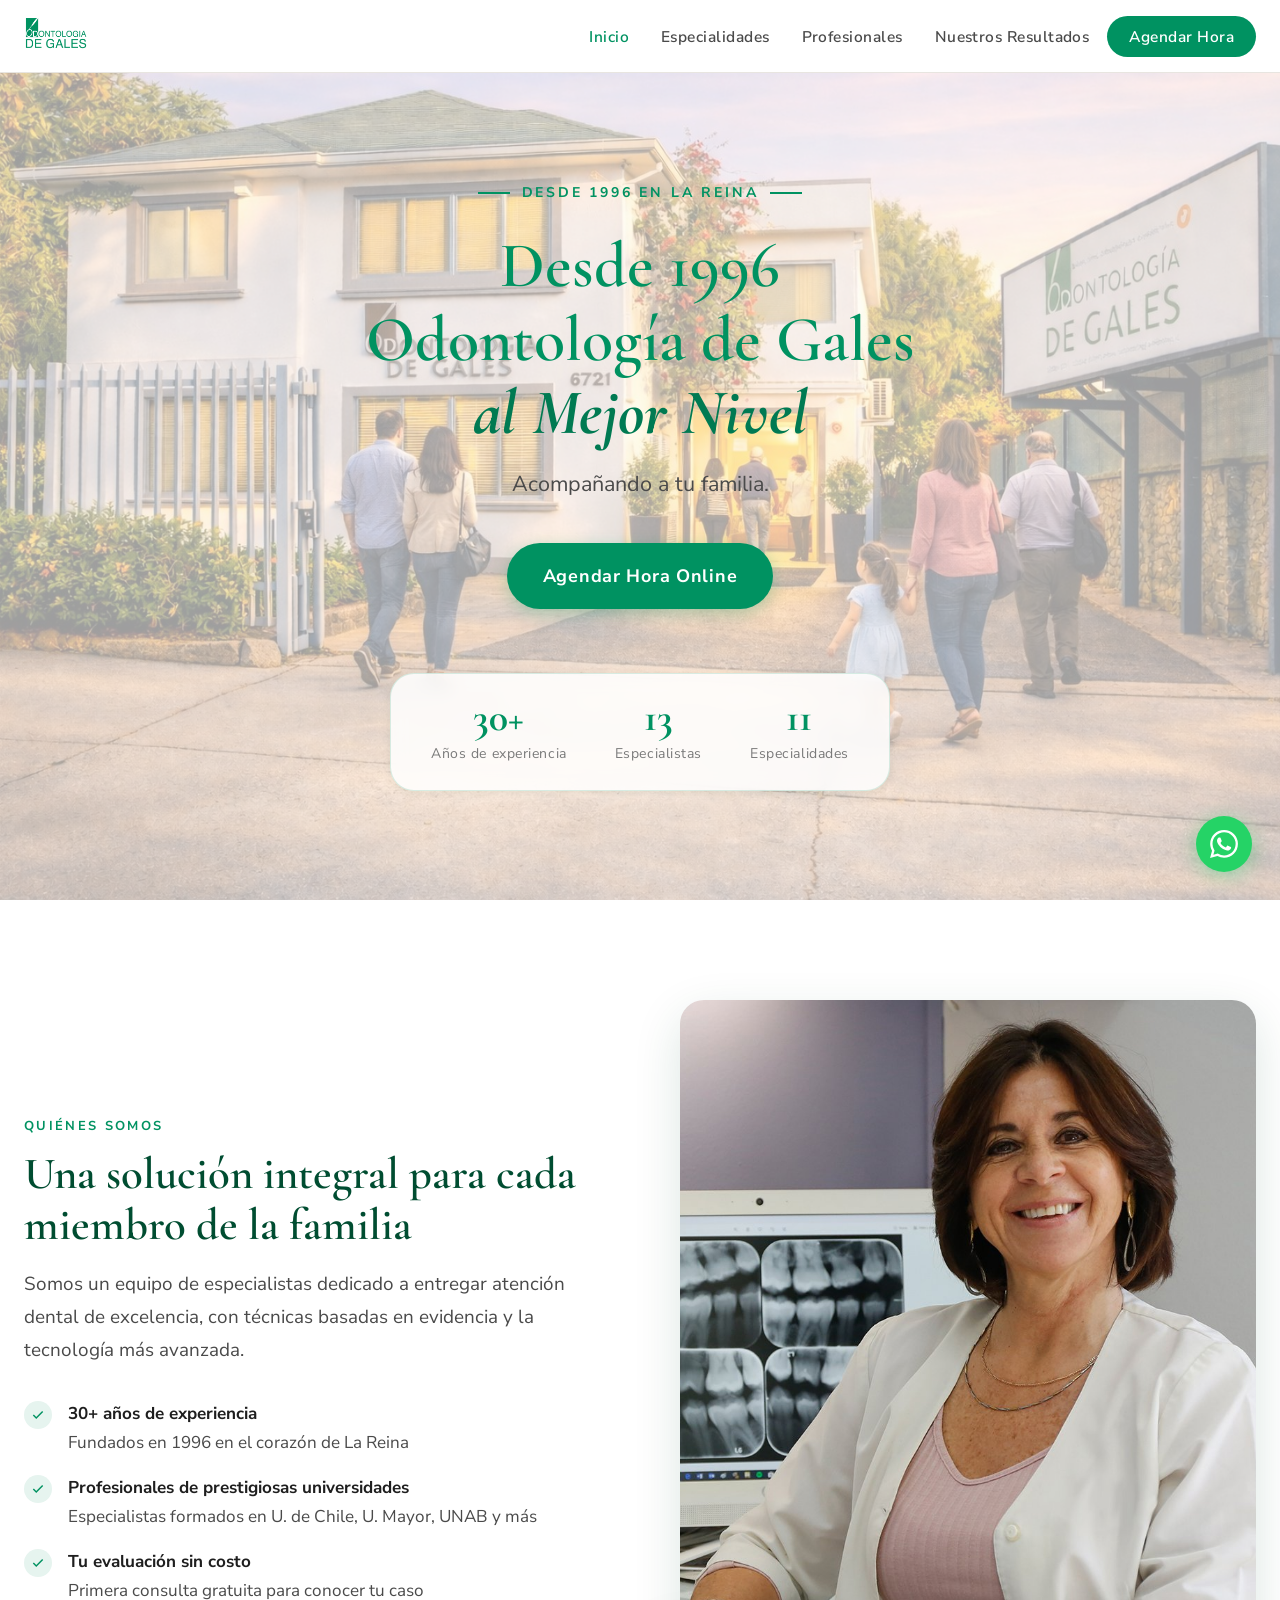
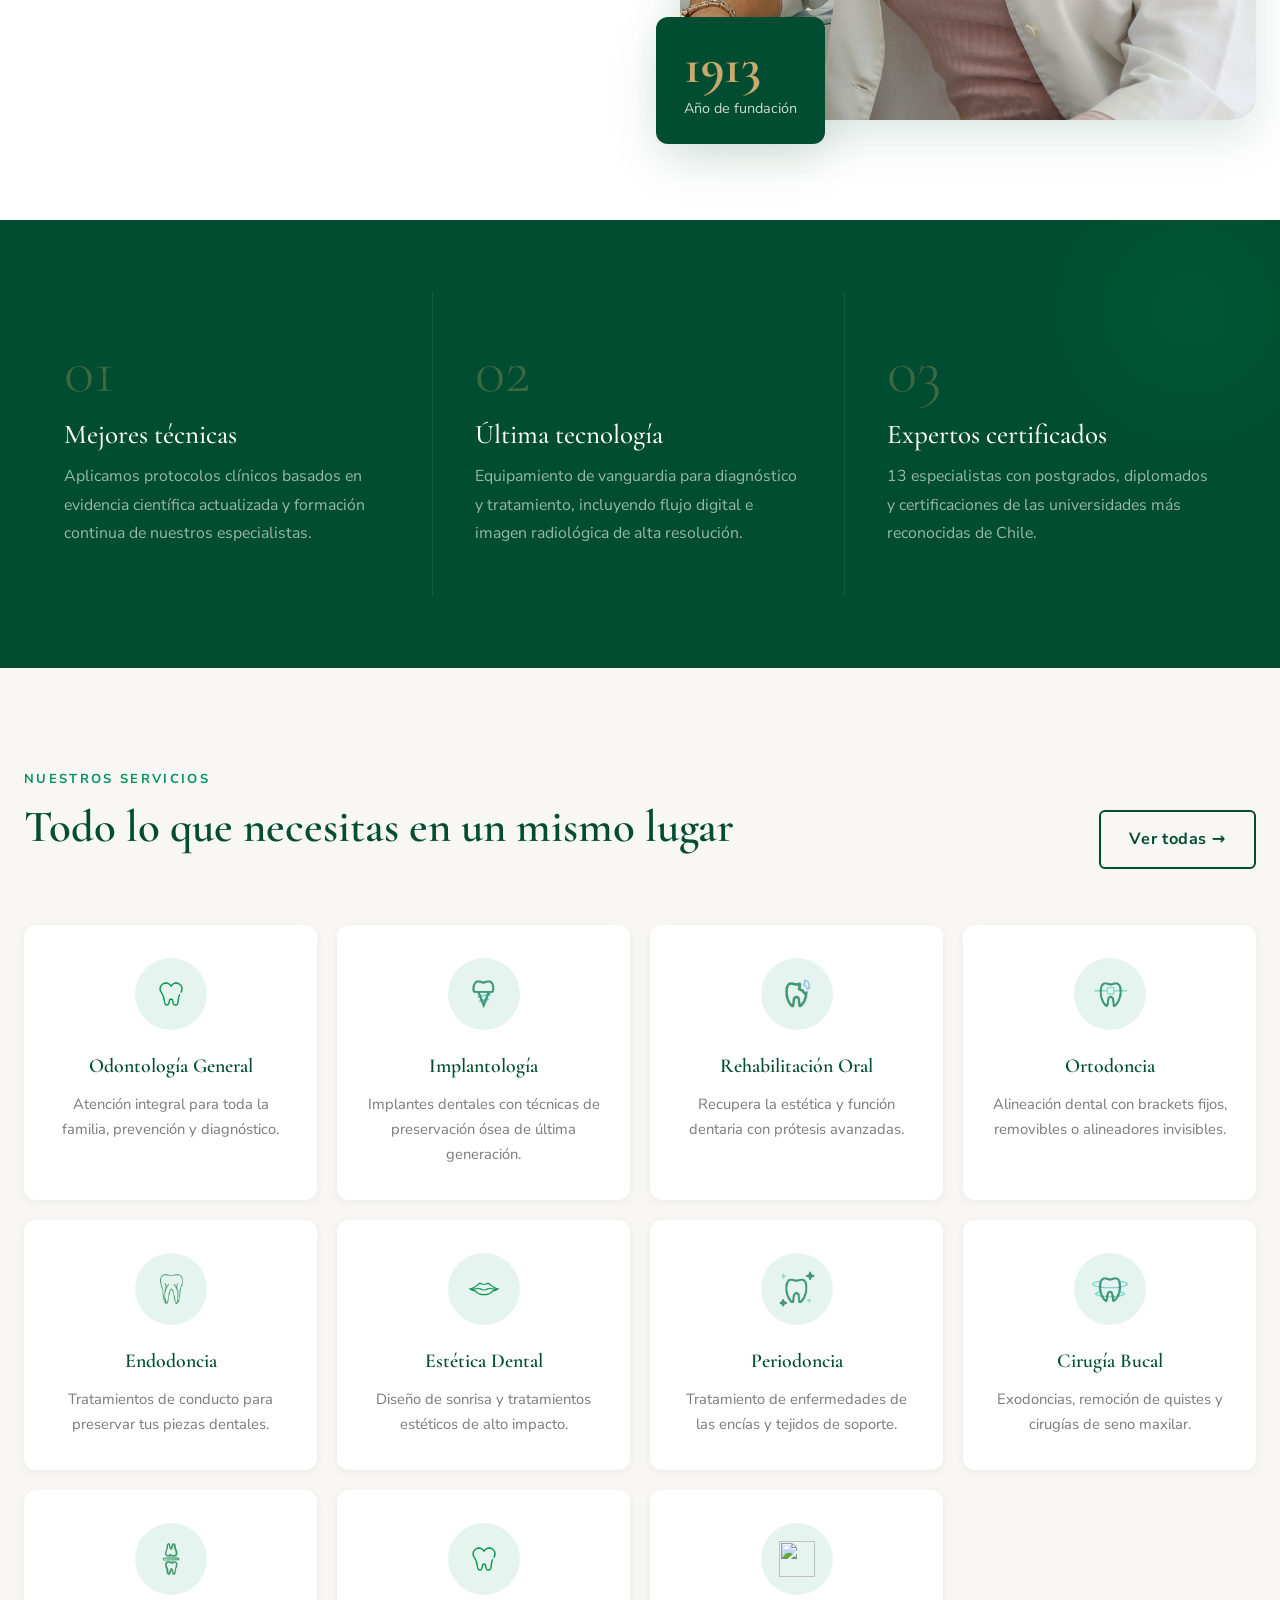
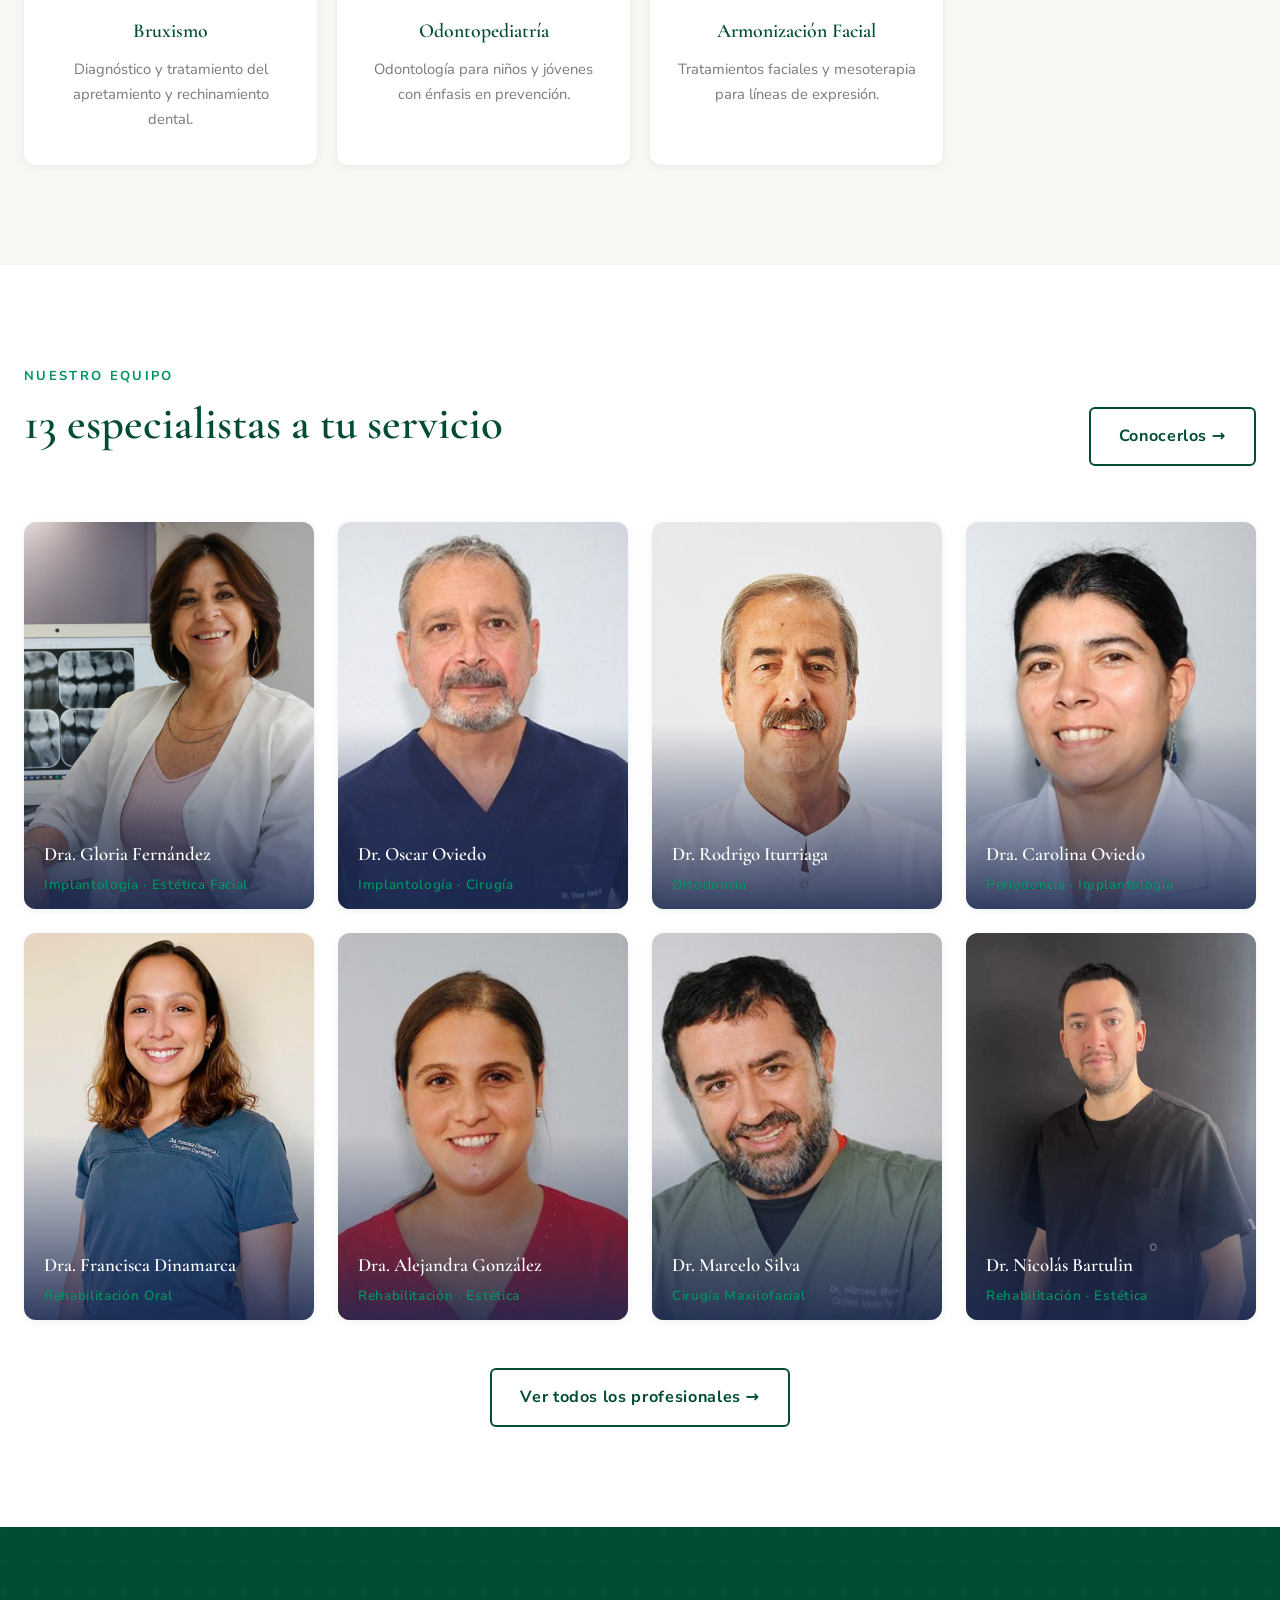
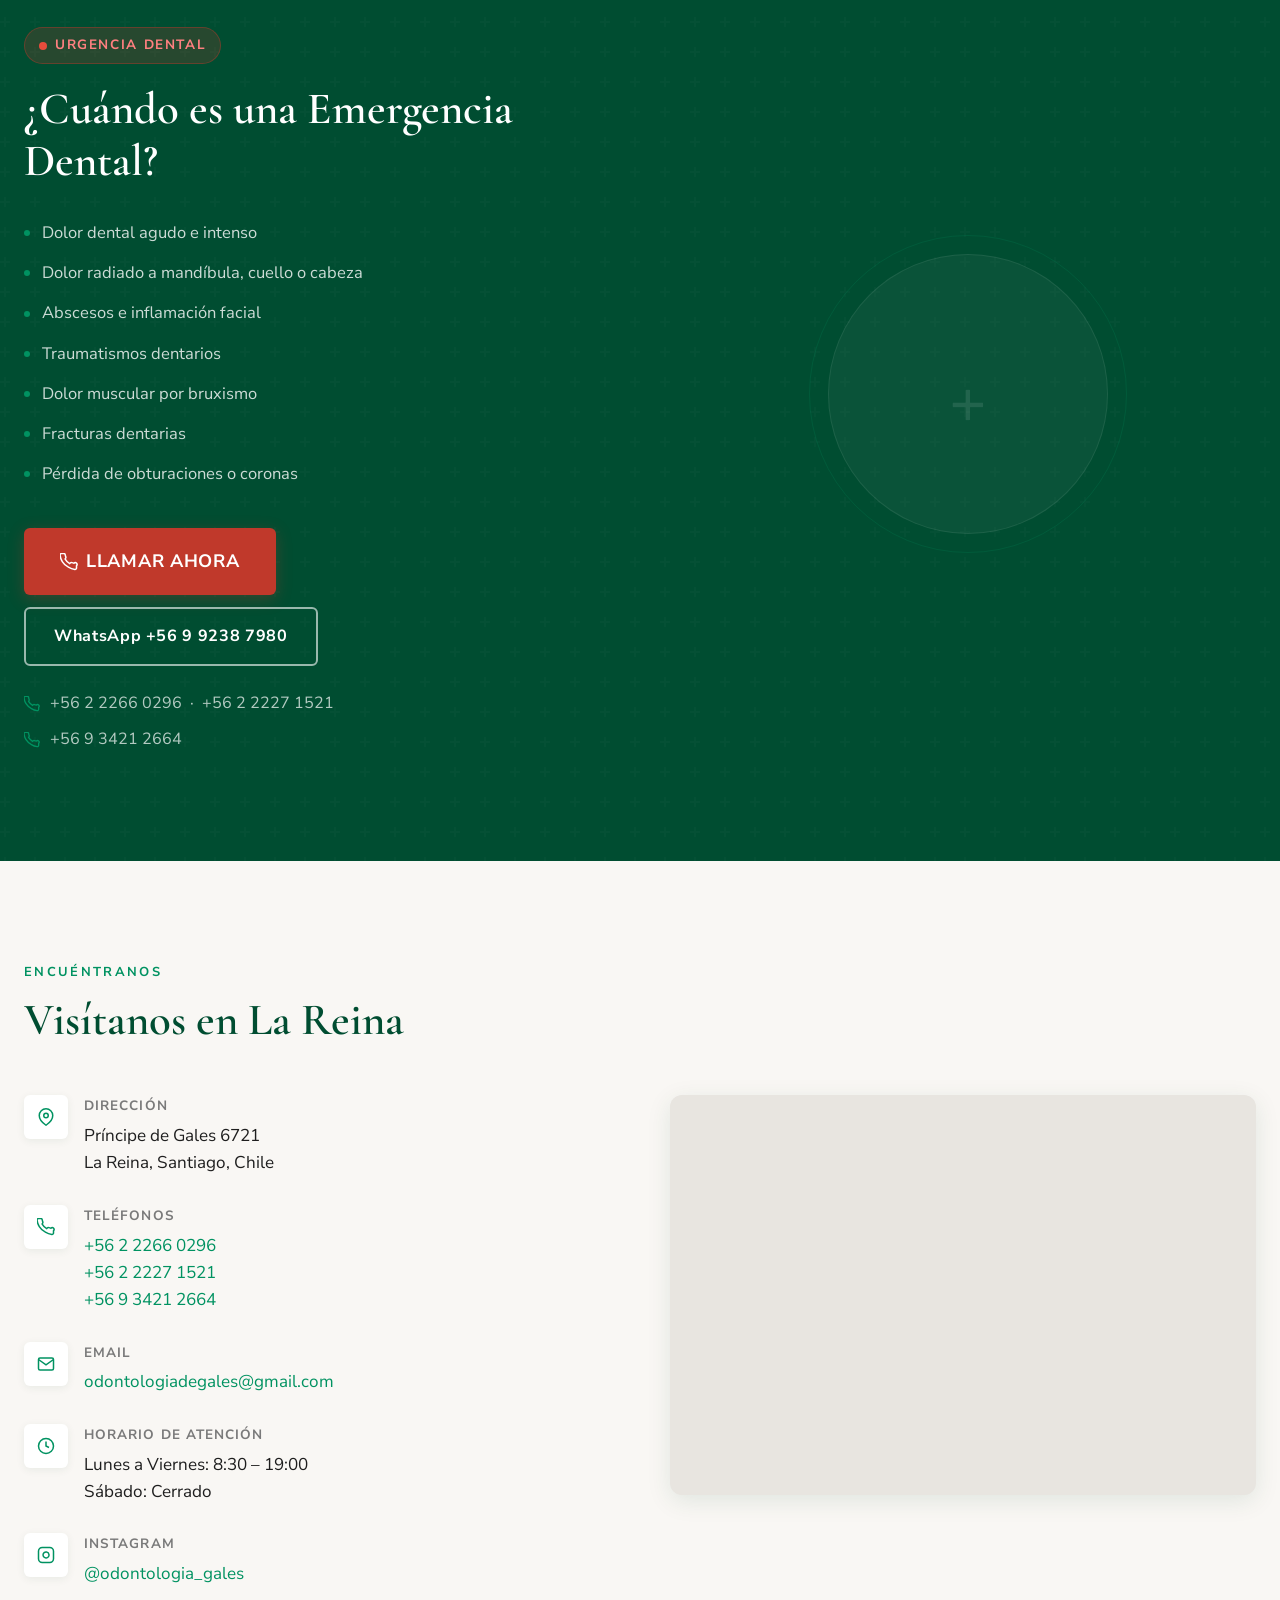
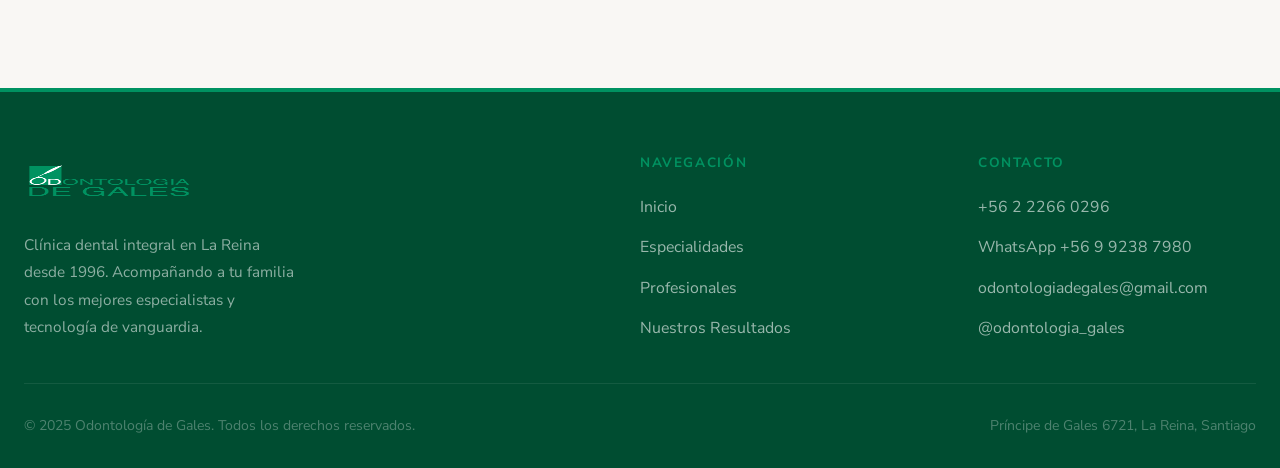
==== index.html @ f299e23b "Initial commit with fixed assets and layout" ====
<!DOCTYPE html>
<html lang="es">
<head>
  <meta charset="UTF-8">
  <meta name="viewport" content="width=device-width, initial-scale=1.0">
  <title>Odontología de Gales — Desde 1996 al Mejor Nivel</title>
  <meta name="description" content="Clínica dental en La Reina con más de 30 años de experiencia. Especialistas en implantología, ortodoncia, rehabilitación oral y más. Evaluación sin costo.">
  <link rel="stylesheet" href="css/styles.css">
</head>
<body>

<!-- ── NAV ── -->
<nav class="nav" role="navigation" aria-label="Navegación principal">
  <div class="container">
    <div class="nav-inner">
      <a href="index.html" class="nav-logo" aria-label="Inicio">
        <img src="assets/logo/Logo-Gales.png" alt="Odontología de Gales" width="190" height="52">
      </a>
      <ul class="nav-links" role="list">
        <li><a href="index.html" class="active">Inicio</a></li>
        <li><a href="especialidades.html">Especialidades</a></li>
        <li><a href="profesionales.html">Profesionales</a></li>
        <li><a href="resultados.html">Nuestros Resultados</a></li>
        <li><a href="https://wa.me/56992387980" target="_blank" rel="noopener" class="nav-cta">Agendar Hora</a></li>
      </ul>
      <button class="nav-hamburger" aria-label="Abrir menú">
        <span></span><span></span><span></span>
      </button>
    </div>
  </div>
</nav>

<!-- ── HERO ── -->
<section class="hero" aria-label="Sección principal">
  <div class="hero-bg">
    <img src="assets/hero/fachada-clinica.jpg" alt="" role="presentation" loading="eager">
  </div>
  <div class="hero-content">
    <div class="hero-eyebrow">
      <span class="hero-eyebrow-line"></span>
      <span class="hero-eyebrow-text">Desde 1996 en La Reina</span>
      <span class="hero-eyebrow-line"></span>
    </div>
    <h1>Desde 1996<br>Odontología de Gales<br><em>al Mejor Nivel</em></h1>
    <p class="hero-sub">Acompañando a tu familia.</p>
    <div class="hero-actions">
      <a href="https://wa.me/56992387980" target="_blank" rel="noopener" class="btn btn-primary btn-lg">
        Agendar Hora Online
      </a>
    </div>
    <div class="hero-stats">
      <div>
        <div class="hero-stat-num" data-target="30" data-suffix="+">30+</div>
        <div class="hero-stat-label">Años de experiencia</div>
      </div>
      <div>
        <div class="hero-stat-num" data-target="13" data-suffix="">13</div>
        <div class="hero-stat-label">Especialistas</div>
      </div>
      <div>
        <div class="hero-stat-num" data-target="11" data-suffix="">11</div>
        <div class="hero-stat-label">Especialidades</div>
      </div>
    </div>
  </div>
</section>

<!-- ── NOSOTROS ── -->
<section class="nosotros" id="nosotros" aria-labelledby="nosotros-title">
  <div class="container">
    <div class="nosotros-grid">
      <div>
        <span class="section-label reveal">Quiénes somos</span>
        <h2 class="section-title reveal reveal-delay-1" id="nosotros-title">Una solución integral para cada miembro de la familia</h2>
        <p class="section-sub reveal reveal-delay-2">Somos un equipo de especialistas dedicado a entregar atención dental de excelencia, con técnicas basadas en evidencia y la tecnología más avanzada.</p>
        <div class="nosotros-checks">
          <div class="nosotros-check reveal reveal-delay-2">
            <div class="check-icon">
              <svg viewBox="0 0 24 24" fill="none" stroke-width="2.5" aria-hidden="true"><polyline points="20 6 9 17 4 12"/></svg>
            </div>
            <div class="check-text">
              <strong>30+ años de experiencia</strong>
              Fundados en 1996 en el corazón de La Reina
            </div>
          </div>
          <div class="nosotros-check reveal reveal-delay-3">
            <div class="check-icon">
              <svg viewBox="0 0 24 24" fill="none" stroke-width="2.5" aria-hidden="true"><polyline points="20 6 9 17 4 12"/></svg>
            </div>
            <div class="check-text">
              <strong>Profesionales de prestigiosas universidades</strong>
              Especialistas formados en U. de Chile, U. Mayor, UNAB y más
            </div>
          </div>
          <div class="nosotros-check reveal reveal-delay-4">
            <div class="check-icon">
              <svg viewBox="0 0 24 24" fill="none" stroke-width="2.5" aria-hidden="true"><polyline points="20 6 9 17 4 12"/></svg>
            </div>
            <div class="check-text">
              <strong>Tu evaluación sin costo</strong>
              Primera consulta gratuita para conocer tu caso
            </div>
          </div>
        </div>
      </div>
      <div class="nosotros-visual reveal reveal-delay-2">
        <div class="nosotros-img-wrap">
          <img src="assets/equipo/Gloria-fernandez-profesionales.jpg" alt="Equipo de Odontología de Gales" loading="lazy">
        </div>
        <div class="nosotros-badge">
          <div class="nosotros-badge-num" data-target="1996" data-suffix="">1996</div>
          <div class="nosotros-badge-text">Año de fundación</div>
        </div>
      </div>
    </div>
  </div>
</section>

<!-- ── PILARES ── -->
<section class="pilares" aria-label="Nuestros pilares">
  <div class="container">
    <div class="pilares-grid">
      <div class="pilar reveal">
        <div class="pilar-num">01</div>
        <h3 class="pilar-title">Mejores técnicas</h3>
        <p class="pilar-text">Aplicamos protocolos clínicos basados en evidencia científica actualizada y formación continua de nuestros especialistas.</p>
      </div>
      <div class="pilar reveal reveal-delay-2">
        <div class="pilar-num">02</div>
        <h3 class="pilar-title">Última tecnología</h3>
        <p class="pilar-text">Equipamiento de vanguardia para diagnóstico y tratamiento, incluyendo flujo digital e imagen radiológica de alta resolución.</p>
      </div>
      <div class="pilar reveal reveal-delay-3">
        <div class="pilar-num">03</div>
        <h3 class="pilar-title">Expertos certificados</h3>
        <p class="pilar-text">13 especialistas con postgrados, diplomados y certificaciones de las universidades más reconocidas de Chile.</p>
      </div>
    </div>
  </div>
</section>

<!-- ── ESPECIALIDADES ── -->
<section class="especialidades-section" id="especialidades" aria-labelledby="esp-title">
  <div class="container">
    <div class="section-header">
      <div>
        <span class="section-label reveal">Nuestros servicios</span>
        <h2 class="section-title reveal reveal-delay-1" id="esp-title">Todo lo que necesitas en un mismo lugar</h2>
      </div>
      <a href="especialidades.html" class="btn btn-outline reveal">Ver todas →</a>
    </div>
    <div class="especialidades-grid">
      <div class="esp-card reveal">
        <div class="esp-icon"><img src="assets/iconos-color/Odontopediatria-Gales.png" alt=""></div>
        <div class="esp-name">Odontología General</div>
        <p class="esp-desc">Atención integral para toda la familia, prevención y diagnóstico.</p>
      </div>
      <div class="esp-card reveal reveal-delay-1">
        <div class="esp-icon"><img src="assets/iconos-color/Implantologia-Gales.png" alt=""></div>
        <div class="esp-name">Implantología</div>
        <p class="esp-desc">Implantes dentales con técnicas de preservación ósea de última generación.</p>
      </div>
      <div class="esp-card reveal reveal-delay-2">
        <div class="esp-icon"><img src="assets/iconos-color/Reabilitacion-Odontologia-Gales.png" alt=""></div>
        <div class="esp-name">Rehabilitación Oral</div>
        <p class="esp-desc">Recupera la estética y función dentaria con prótesis avanzadas.</p>
      </div>
      <div class="esp-card reveal reveal-delay-3">
        <div class="esp-icon"><img src="assets/iconos-color/Ortodoncia-Gales.png" alt=""></div>
        <div class="esp-name">Ortodoncia</div>
        <p class="esp-desc">Alineación dental con brackets fijos, removibles o alineadores invisibles.</p>
      </div>
      <div class="esp-card reveal">
        <div class="esp-icon"><img src="assets/iconos-color/Endodoncia-verde.png" alt=""></div>
        <div class="esp-name">Endodoncia</div>
        <p class="esp-desc">Tratamientos de conducto para preservar tus piezas dentales.</p>
      </div>
      <div class="esp-card reveal reveal-delay-1">
        <div class="esp-icon"><img src="assets/iconos-color/Estetica-Facial-1.png" alt=""></div>
        <div class="esp-name">Estética Dental</div>
        <p class="esp-desc">Diseño de sonrisa y tratamientos estéticos de alto impacto.</p>
      </div>
      <div class="esp-card reveal reveal-delay-2">
        <div class="esp-icon"><img src="assets/iconos-color/Periodoncia-Gales.png" alt=""></div>
        <div class="esp-name">Periodoncia</div>
        <p class="esp-desc">Tratamiento de enfermedades de las encías y tejidos de soporte.</p>
      </div>
      <div class="esp-card reveal reveal-delay-3">
        <div class="esp-icon"><img src="assets/iconos-color/Cirugia-Bucal-Gales.png" alt=""></div>
        <div class="esp-name">Cirugía Bucal</div>
        <p class="esp-desc">Exodoncias, remoción de quistes y cirugías de seno maxilar.</p>
      </div>
      <div class="esp-card reveal">
        <div class="esp-icon"><img src="assets/iconos-color/Bruxismo-verde.png" alt=""></div>
        <div class="esp-name">Bruxismo</div>
        <p class="esp-desc">Diagnóstico y tratamiento del apretamiento y rechinamiento dental.</p>
      </div>
      <div class="esp-card reveal reveal-delay-1">
        <div class="esp-icon"><img src="assets/iconos-color/Odontopediatria-Gales.png" alt=""></div>
        <div class="esp-name">Odontopediatría</div>
        <p class="esp-desc">Odontología para niños y jóvenes con énfasis en prevención.</p>
      </div>
      <div class="esp-card reveal reveal-delay-2">
        <div class="esp-icon"><img src="assets/iconos-color/Prevencion.png" alt=""></div>
        <div class="esp-name">Armonización Facial</div>
        <p class="esp-desc">Tratamientos faciales y mesoterapia para líneas de expresión.</p>
      </div>
    </div>
  </div>
</section>

<!-- ── TEAM PREVIEW ── -->
<section class="team-section" id="equipo" aria-labelledby="equipo-title">
  <div class="container">
    <div class="section-header">
      <div>
        <span class="section-label reveal">Nuestro equipo</span>
        <h2 class="section-title reveal reveal-delay-1" id="equipo-title">13 especialistas a tu servicio</h2>
      </div>
      <a href="profesionales.html" class="btn btn-outline reveal">Conocerlos →</a>
    </div>
    <div class="team-grid">
      <div class="team-card reveal">
        <img src="assets/equipo/Gloria-fernandez-profesionales.jpg" alt="Dra. Gloria Fernández Herrera" loading="lazy">
        <div class="team-card-overlay">
          <div class="team-card-name">Dra. Gloria Fernández</div>
          <div class="team-card-spec">Implantología · Estética Facial</div>
        </div>
      </div>
      <div class="team-card reveal reveal-delay-1">
        <img src="assets/equipo/Dr.-Oscar-Oviedo-Munoz.jpg" alt="Dr. Oscar Oviedo Muñoz" loading="lazy">
        <div class="team-card-overlay">
          <div class="team-card-name">Dr. Oscar Oviedo</div>
          <div class="team-card-spec">Implantología · Cirugía</div>
        </div>
      </div>
      <div class="team-card reveal reveal-delay-2">
        <img src="assets/equipo/Dr.-Rodrigo-Iturriaga-Urquieta.jpeg" alt="Dr. Rodrigo Iturriaga Urquieta" loading="lazy">
        <div class="team-card-overlay">
          <div class="team-card-name">Dr. Rodrigo Iturriaga</div>
          <div class="team-card-spec">Ortodoncia</div>
        </div>
      </div>
      <div class="team-card reveal reveal-delay-3">
        <img src="assets/equipo/Dra.-Carolina-Oviedo-Sarmiento.jpg" alt="Dra. Carolina Oviedo Sarmiento" loading="lazy">
        <div class="team-card-overlay">
          <div class="team-card-name">Dra. Carolina Oviedo</div>
          <div class="team-card-spec">Periodoncia · Implantología</div>
        </div>
      </div>
      <div class="team-card reveal">
        <img src="assets/equipo/Dra-Francisca-Dinamarca-Lama.jpeg" alt="Dra. Francisca Dinamarca" loading="lazy">
        <div class="team-card-overlay">
          <div class="team-card-name">Dra. Francisca Dinamarca</div>
          <div class="team-card-spec">Rehabilitación Oral</div>
        </div>
      </div>
      <div class="team-card reveal reveal-delay-1">
        <img src="assets/equipo/Dra.-Alejandra-Gonzalez-Saavedra.jpeg" alt="Dra. Alejandra González" loading="lazy">
        <div class="team-card-overlay">
          <div class="team-card-name">Dra. Alejandra González</div>
          <div class="team-card-spec">Rehabilitación · Estética</div>
        </div>
      </div>
      <div class="team-card reveal reveal-delay-2">
        <img src="assets/equipo/Dr.-Marcelo-Silva.jpg" alt="Dr. Marcelo Silva" loading="lazy">
        <div class="team-card-overlay">
          <div class="team-card-name">Dr. Marcelo Silva</div>
          <div class="team-card-spec">Cirugía Maxilofacial</div>
        </div>
      </div>
      <div class="team-card reveal reveal-delay-3">
        <img src="assets/equipo/nicolas-bartulin.jpeg" alt="Dr. Nicolás Bartulin García" loading="lazy">
        <div class="team-card-overlay">
          <div class="team-card-name">Dr. Nicolás Bartulin</div>
          <div class="team-card-spec">Rehabilitación · Estética</div>
        </div>
      </div>
    </div>
    <div class="team-center">
      <a href="profesionales.html" class="btn btn-outline">Ver todos los profesionales →</a>
    </div>
  </div>
</section>

<!-- ── URGENCIAS ── -->
<section class="urgencias" id="urgencias" aria-labelledby="urg-title">
  <div class="container">
    <div class="urgencias-grid">
      <div>
        <div class="urgencias-badge">Urgencia dental</div>
        <h2 id="urg-title">¿Cuándo es una Emergencia Dental?</h2>
        <ul class="urgencias-list" role="list">
          <li class="urgencias-item">Dolor dental agudo e intenso</li>
          <li class="urgencias-item">Dolor radiado a mandíbula, cuello o cabeza</li>
          <li class="urgencias-item">Abscesos e inflamación facial</li>
          <li class="urgencias-item">Traumatismos dentarios</li>
          <li class="urgencias-item">Dolor muscular por bruxismo</li>
          <li class="urgencias-item">Fracturas dentarias</li>
          <li class="urgencias-item">Pérdida de obturaciones o coronas</li>
        </ul>
        <div class="urgencias-actions">
          <a href="tel:+56992387980" class="btn btn-red btn-lg">
            <svg width="18" height="18" viewBox="0 0 24 24" fill="none" stroke="currentColor" stroke-width="2" aria-hidden="true"><path d="M22 16.92v3a2 2 0 01-2.18 2 19.79 19.79 0 01-8.63-3.07A19.5 19.5 0 013.07 11.5 19.79 19.79 0 01.07 2.82 2 2 0 012 .64h3a2 2 0 012 1.72c.127.96.361 1.903.7 2.81a2 2 0 01-.45 2.11L6.91 8.09a16 16 0 006 6l.77-.77a2 2 0 012.11-.45c.907.339 1.85.573 2.81.7A2 2 0 0122 16.92z"/></svg>
            LLAMAR AHORA
          </a>
          <a href="https://wa.me/56992387980" target="_blank" rel="noopener" class="btn btn-outline-white">WhatsApp +56 9 9238 7980</a>
        </div>
        <div class="urgencias-phones">
          <div class="urgencias-phone">
            <svg viewBox="0 0 24 24" fill="none" stroke="currentColor" stroke-width="2" aria-hidden="true"><path d="M22 16.92v3a2 2 0 01-2.18 2 19.79 19.79 0 01-8.63-3.07A19.5 19.5 0 013.07 11.5 19.79 19.79 0 01.07 2.82 2 2 0 012 .64h3a2 2 0 012 1.72c.127.96.361 1.903.7 2.81a2 2 0 01-.45 2.11L6.91 8.09a16 16 0 006 6l.77-.77a2 2 0 012.11-.45c.907.339 1.85.573 2.81.7A2 2 0 0122 16.92z"/></svg>
            +56 2 2266 0296 &nbsp;·&nbsp; +56 2 2227 1521
          </div>
          <div class="urgencias-phone">
            <svg viewBox="0 0 24 24" fill="none" stroke="currentColor" stroke-width="2" aria-hidden="true"><path d="M22 16.92v3a2 2 0 01-2.18 2 19.79 19.79 0 01-8.63-3.07A19.5 19.5 0 013.07 11.5 19.79 19.79 0 01.07 2.82 2 2 0 012 .64h3a2 2 0 012 1.72c.127.96.361 1.903.7 2.81a2 2 0 01-.45 2.11L6.91 8.09a16 16 0 006 6l.77-.77a2 2 0 012.11-.45c.907.339 1.85.573 2.81.7A2 2 0 0122 16.92z"/></svg>
            +56 9 3421 2664
          </div>
        </div>
      </div>
      <div class="urgencias-visual" aria-hidden="true">
        <div class="urgencias-icon-wrap">
          <div class="urgencias-icon-center">+</div>
        </div>
      </div>
    </div>
  </div>
</section>

<!-- ── CONTACTO ── -->
<section class="contacto" id="contacto" aria-labelledby="contacto-title">
  <div class="container">
    <span class="section-label reveal">Encuéntranos</span>
    <h2 class="section-title reveal reveal-delay-1" id="contacto-title" style="margin-bottom:48px">Visítanos en La Reina</h2>
    <div class="contacto-grid">
      <div class="contacto-info">
        <div class="contacto-item reveal">
          <div class="contacto-item-icon">
            <svg viewBox="0 0 24 24" fill="none" stroke="currentColor" stroke-width="2" aria-hidden="true"><path d="M21 10c0 7-9 13-9 13s-9-6-9-13a9 9 0 0118 0z"/><circle cx="12" cy="10" r="3"/></svg>
          </div>
          <div>
            <div class="contacto-item-label">Dirección</div>
            <div class="contacto-item-value">Príncipe de Gales 6721<br>La Reina, Santiago, Chile</div>
          </div>
        </div>
        <div class="contacto-item reveal reveal-delay-1">
          <div class="contacto-item-icon">
            <svg viewBox="0 0 24 24" fill="none" stroke="currentColor" stroke-width="2" aria-hidden="true"><path d="M22 16.92v3a2 2 0 01-2.18 2 19.79 19.79 0 01-8.63-3.07A19.5 19.5 0 013.07 11.5 19.79 19.79 0 01.07 2.82 2 2 0 012 .64h3a2 2 0 012 1.72c.127.96.361 1.903.7 2.81a2 2 0 01-.45 2.11L6.91 8.09a16 16 0 006 6l.77-.77a2 2 0 012.11-.45c.907.339 1.85.573 2.81.7A2 2 0 0122 16.92z"/></svg>
          </div>
          <div>
            <div class="contacto-item-label">Teléfonos</div>
            <div class="contacto-item-value">
              <a href="tel:+56222660296">+56 2 2266 0296</a><br>
              <a href="tel:+56222271521">+56 2 2227 1521</a><br>
              <a href="tel:+56934212664">+56 9 3421 2664</a>
            </div>
          </div>
        </div>
        <div class="contacto-item reveal reveal-delay-2">
          <div class="contacto-item-icon">
            <svg viewBox="0 0 24 24" fill="none" stroke="currentColor" stroke-width="2" aria-hidden="true"><path d="M4 4h16c1.1 0 2 .9 2 2v12c0 1.1-.9 2-2 2H4c-1.1 0-2-.9-2-2V6c0-1.1.9-2 2-2z"/><polyline points="22,6 12,13 2,6"/></svg>
          </div>
          <div>
            <div class="contacto-item-label">Email</div>
            <div class="contacto-item-value"><a href="mailto:odontologiadegales@gmail.com">odontologiadegales@gmail.com</a></div>
          </div>
        </div>
        <div class="contacto-item reveal reveal-delay-3">
          <div class="contacto-item-icon">
            <svg viewBox="0 0 24 24" fill="none" stroke="currentColor" stroke-width="2" aria-hidden="true"><circle cx="12" cy="12" r="10"/><polyline points="12 6 12 12 16 14"/></svg>
          </div>
          <div>
            <div class="contacto-item-label">Horario de atención</div>
            <div class="contacto-item-value">Lunes a Viernes: 8:30 – 19:00<br>Sábado: Cerrado</div>
          </div>
        </div>
        <div class="contacto-item reveal reveal-delay-4">
          <div class="contacto-item-icon">
            <svg viewBox="0 0 24 24" fill="none" stroke="currentColor" stroke-width="2" aria-hidden="true"><rect x="2" y="2" width="20" height="20" rx="5" ry="5"/><path d="M16 11.37A4 4 0 1112.63 8 4 4 0 0116 11.37z"/><line x1="17.5" y1="6.5" x2="17.51" y2="6.5"/></svg>
          </div>
          <div>
            <div class="contacto-item-label">Instagram</div>
            <div class="contacto-item-value"><a href="https://instagram.com/odontologia_gales" target="_blank" rel="noopener">@odontologia_gales</a></div>
          </div>
        </div>
      </div>
      <div class="map-wrap reveal reveal-delay-2">
        <iframe
          src="https://www.google.com/maps/embed?pb=!1m18!1m12!1m3!1d3329.8!2d-70.5847!3d-33.4513!2m3!1f0!2f0!3f0!3m2!1i1024!2i768!4f13.1!3m3!1m2!1s0x9662ce8f55555555%3A0x0!2sPr%C3%ADncipe+de+Gales+6721%2C+La+Reina%2C+Santiago!5e0!3m2!1ses!2scl!4v1"
          title="Mapa Odontología de Gales - Príncipe de Gales 6721, La Reina"
          allowfullscreen
          loading="lazy"
          referrerpolicy="no-referrer-when-downgrade">
        </iframe>
      </div>
    </div>
  </div>
</section>

<!-- ── FOOTER ── -->
<footer class="footer" role="contentinfo">
  <div class="container">
    <div class="footer-grid">
      <div>
        <div class="footer-logo">
          <img src="assets/logo/Logo-Gales.png" alt="Odontología de Gales" width="170">
        </div>
        <p class="footer-desc">Clínica dental integral en La Reina desde 1996. Acompañando a tu familia con los mejores especialistas y tecnología de vanguardia.</p>
      </div>
      <div>
        <div class="footer-col-title">Navegación</div>
        <ul class="footer-links" role="list">
          <li><a href="index.html">Inicio</a></li>
          <li><a href="especialidades.html">Especialidades</a></li>
          <li><a href="profesionales.html">Profesionales</a></li>
          <li><a href="resultados.html">Nuestros Resultados</a></li>
        </ul>
      </div>
      <div>
        <div class="footer-col-title">Contacto</div>
        <ul class="footer-links" role="list">
          <li><a href="tel:+56222660296">+56 2 2266 0296</a></li>
          <li><a href="https://wa.me/56992387980" target="_blank" rel="noopener">WhatsApp +56 9 9238 7980</a></li>
          <li><a href="mailto:odontologiadegales@gmail.com">odontologiadegales@gmail.com</a></li>
          <li><a href="https://instagram.com/odontologia_gales" target="_blank" rel="noopener">@odontologia_gales</a></li>
        </ul>
      </div>
    </div>
    <div class="footer-bottom">
      <span>© 2025 Odontología de Gales. Todos los derechos reservados.</span>
      <span>Príncipe de Gales 6721, La Reina, Santiago</span>
    </div>
  </div>
</footer>

<!-- ── WHATSAPP FLOAT ── -->
<a href="https://wa.me/56992387980" class="whatsapp-float" target="_blank" rel="noopener" aria-label="Contactar por WhatsApp">
  <svg viewBox="0 0 24 24" xmlns="http://www.w3.org/2000/svg" aria-hidden="true">
    <path d="M17.472 14.382c-.297-.149-1.758-.867-2.03-.967-.273-.099-.471-.148-.67.15-.197.297-.767.966-.94 1.164-.173.199-.347.223-.644.075-.297-.15-1.255-.463-2.39-1.475-.883-.788-1.48-1.761-1.653-2.059-.173-.297-.018-.458.13-.606.134-.133.298-.347.446-.52.149-.174.198-.298.298-.497.099-.198.05-.371-.025-.52-.075-.149-.669-1.612-.916-2.207-.242-.579-.487-.5-.669-.51-.173-.008-.371-.01-.57-.01-.198 0-.52.074-.792.372-.272.297-1.04 1.016-1.04 2.479 0 1.462 1.065 2.875 1.213 3.074.149.198 2.096 3.2 5.077 4.487.709.306 1.262.489 1.694.625.712.227 1.36.195 1.871.118.571-.085 1.758-.719 2.006-1.413.248-.694.248-1.289.173-1.413-.074-.124-.272-.198-.57-.347m-5.421 7.403h-.004a9.87 9.87 0 01-5.031-1.378l-.361-.214-3.741.982.998-3.648-.235-.374a9.86 9.86 0 01-1.51-5.26c.001-5.45 4.436-9.884 9.888-9.884 2.64 0 5.122 1.03 6.988 2.898a9.825 9.825 0 012.893 6.994c-.003 5.45-4.437 9.884-9.885 9.884m8.413-18.297A11.815 11.815 0 0012.05 0C5.495 0 .16 5.335.157 11.892c0 2.096.547 4.142 1.588 5.945L.057 24l6.305-1.654a11.882 11.882 0 005.683 1.448h.005c6.554 0 11.89-5.335 11.893-11.893a11.821 11.821 0 00-3.48-8.413z"/>
  </svg>
</a>

<script src="js/main.js"></script>
</body>
</html>
---- css/styles.css ----
/* ============================================
   ODONTOLOGÍA DE GALES — Design System
   Aesthetic: Refined Luxury Healthcare
   Fonts: Cormorant Garamond + Nunito Sans
   ============================================ */

@import url('https://fonts.googleapis.com/css2?family=Cormorant+Garamond:ital,wght@0,300;0,400;0,500;0,600;0,700;1,300;1,400&family=Nunito+Sans:wght@300;400;600;700&display=swap');

/* ── Variables ── */
:root {
  --brand:       #009261;
  --brand-dark:  #007a52;
  --brand-deep:  #004d31;
  --brand-pale:  #e6f4ef;
  --navy:        #004d31;
  --navy-mid:    #006644;
  --navy-light:  #007a52;
  --gold:        #c9a96e;
  --gold-light:  #f0e6d3;
  --red:         #c0392b;
  --red-light:   #e74c3c;
  --white:       #ffffff;
  --off-white:   #f9f7f4;
  --gray-100:    #f3f1ee;
  --gray-200:    #e8e5e0;
  --gray-400:    #a8a098;
  --text:        #1e1e1e;
  --text-mid:    #4a4a4a;
  --text-light:  #7a7a7a;

  --font-display: 'Cormorant Garamond', Georgia, serif;
  --font-body:    'Nunito Sans', system-ui, sans-serif;

  --radius-sm:   6px;
  --radius-md:   12px;
  --radius-lg:   24px;
  --radius-full: 999px;

  --shadow-sm:   0 2px 8px rgba(0,77,49,.07);
  --shadow-md:   0 6px 24px rgba(0,77,49,.10);
  --shadow-lg:   0 16px 48px rgba(0,77,49,.14);

  --transition:  0.35s cubic-bezier(.4,0,.2,1);
  --container:   1320px;
}

/* ── Reset ── */
*, *::before, *::after { box-sizing: border-box; margin: 0; padding: 0; }
html { scroll-behavior: smooth; -webkit-font-smoothing: antialiased; font-size: 18px; }
body {
  font-family: var(--font-body);
  font-size: 18px;
  line-height: 1.7;
  color: var(--text);
  background: var(--white);
  overflow-x: hidden;
}
img { max-width: 100%; height: auto; display: block; }
a { text-decoration: none; color: inherit; }
ul { list-style: none; }
button { cursor: pointer; border: none; background: none; font-family: inherit; }

/* ── Container ── */
.container {
  max-width: var(--container);
  margin: 0 auto;
  padding: 0 24px;
}

/* ── Typography ── */
h1, h2, h3, h4 { font-family: var(--font-display); font-weight: 600; line-height: 1.15; }
h1 { font-size: clamp(2.4rem, 5vw, 4.2rem); }
h2 { font-size: clamp(2rem, 3.5vw, 3rem); }
h3 { font-size: clamp(1.3rem, 2vw, 1.7rem); }
h4 { font-size: 1.1rem; }
p { color: var(--text-mid); }

.section-label {
  font-family: var(--font-body);
  font-size: 0.72rem;
  font-weight: 700;
  letter-spacing: 0.18em;
  text-transform: uppercase;
  color: var(--brand);
  display: block;
  margin-bottom: 12px;
}
.section-title { color: var(--navy); margin-bottom: 16px; }
.section-sub { font-size: 1.05rem; color: var(--text-mid); max-width: 560px; line-height: 1.75; }

/* ── Buttons ── */
.btn {
  display: inline-flex;
  align-items: center;
  gap: 8px;
  padding: 14px 28px;
  border-radius: var(--radius-sm);
  font-family: var(--font-body);
  font-size: 0.9rem;
  font-weight: 700;
  letter-spacing: 0.04em;
  transition: var(--transition);
}
.btn-primary {
  background: var(--brand);
  color: var(--white);
  border-radius: var(--radius-full);
  box-shadow: 0 4px 16px rgba(0,146,97,.3);
}
.btn-primary:hover {
  background: var(--brand-dark);
  transform: translateY(-2px);
  box-shadow: 0 8px 24px rgba(0,146,97,.4);
}
.btn-outline {
  border: 2px solid var(--navy);
  color: var(--navy);
  background: transparent;
}
.btn-outline:hover {
  background: var(--navy);
  color: var(--white);
  transform: translateY(-2px);
}
.btn-outline-white {
  border: 2px solid rgba(255,255,255,.6);
  color: var(--white);
}
.btn-outline-white:hover {
  background: var(--white);
  color: var(--navy);
  border-color: var(--white);
}
.btn-red {
  background: var(--red);
  color: var(--white);
  box-shadow: 0 4px 16px rgba(192,57,43,.3);
}
.btn-red:hover {
  background: var(--red-light);
  transform: translateY(-2px);
  box-shadow: 0 8px 24px rgba(192,57,43,.4);
}
.btn-lg { padding: 18px 36px; font-size: 1rem; }

/* ── NAV ── */
.nav {
  position: fixed;
  top: 0; left: 0; right: 0;
  z-index: 1000;
  background: var(--white);
  border-bottom: 1px solid var(--gray-200);
  transition: var(--transition);
}
.nav.scrolled {
  box-shadow: var(--shadow-md);
}
.nav-inner {
  display: flex;
  align-items: center;
  justify-content: space-between;
  height: 72px;
}
.nav-logo img {
  height: 64px;
  width: auto;
}
.nav-links {
  display: flex;
  align-items: center;
  gap: 4px;
}
.nav-links a {
  font-size: 0.86rem;
  font-weight: 600;
  letter-spacing: 0.03em;
  color: var(--text-mid);
  padding: 8px 14px;
  border-radius: var(--radius-sm);
  transition: var(--transition);
}
.nav-links a:hover,
.nav-links a.active {
  color: var(--brand);
}
.nav-cta {
  background: var(--brand) !important;
  color: var(--white) !important;
  border-radius: var(--radius-full) !important;
  padding: 10px 22px !important;
}
.nav-cta:hover { background: var(--brand-dark) !important; }

.nav-hamburger {
  display: none;
  flex-direction: column;
  gap: 5px;
  padding: 8px;
}
.nav-hamburger span {
  display: block;
  width: 24px;
  height: 2px;
  background: var(--text);
  border-radius: 2px;
  transition: var(--transition);
}

/* ── HERO ── */
.hero {
  position: relative;
  min-height: 100svh;
  display: flex;
  align-items: center;
  justify-content: center;
  padding-top: 72px;
  overflow: hidden;
  text-align: center;
}
.hero-bg {
  position: absolute;
  inset: 0;
  z-index: 0;
}
.hero-bg img {
  width: 100%;
  height: 100%;
  object-fit: cover;
  object-position: center 40%;
}
.hero-bg::after {
  content: '';
  position: absolute;
  inset: 0;
  background: rgba(255,255,255,0.62);
}
.hero-content {
  position: relative;
  z-index: 2;
  display: flex;
  flex-direction: column;
  align-items: center;
  padding: 80px 24px;
  max-width: 760px;
}
.hero-eyebrow {
  display: flex;
  align-items: center;
  gap: 12px;
  margin-bottom: 24px;
  justify-content: center;
}
.hero-eyebrow-line {
  width: 32px;
  height: 2px;
  background: var(--brand);
}
.hero-eyebrow-text {
  font-size: 0.78rem;
  font-weight: 700;
  letter-spacing: 0.2em;
  text-transform: uppercase;
  color: var(--brand);
}
.hero h1 {
  color: var(--brand);
  margin-bottom: 16px;
  font-weight: 600;
}
.hero h1 em {
  font-style: italic;
  color: var(--brand-dark);
  font-weight: 700;
}
.hero-sub {
  font-size: 1.2rem;
  color: var(--text-mid);
  margin-bottom: 40px;
  font-weight: 400;
  line-height: 1.7;
}
.hero-actions {
  display: flex;
  gap: 16px;
  flex-wrap: wrap;
  justify-content: center;
  margin-bottom: 64px;
}
.hero-stats {
  display: flex;
  gap: 48px;
  justify-content: center;
  background: rgba(255,255,255,0.85);
  backdrop-filter: blur(8px);
  border-radius: var(--radius-lg);
  padding: 24px 40px;
  border: 1px solid rgba(0,146,97,.15);
  box-shadow: var(--shadow-sm);
}
.hero-stat-num {
  font-family: var(--font-display);
  font-size: 2.2rem;
  font-weight: 700;
  color: var(--brand);
  line-height: 1;
}
.hero-stat-label {
  font-size: 0.78rem;
  color: var(--text-light);
  margin-top: 4px;
  letter-spacing: 0.04em;
}

/* hero-image hidden in full-bg mode */
.hero-image { display: none; }

/* ── NOSOTROS ── */
.nosotros {
  padding: 100px 0;
  background: var(--white);
}
.nosotros-grid {
  display: grid;
  grid-template-columns: 1fr 1fr;
  gap: 80px;
  align-items: center;
}
.nosotros-checks {
  margin-top: 32px;
  display: flex;
  flex-direction: column;
  gap: 16px;
}
.nosotros-check {
  display: flex;
  align-items: flex-start;
  gap: 16px;
}
.check-icon {
  flex-shrink: 0;
  width: 28px;
  height: 28px;
  background: var(--brand-pale);
  border-radius: 50%;
  display: flex;
  align-items: center;
  justify-content: center;
  margin-top: 2px;
}
.check-icon svg { width: 14px; height: 14px; stroke: var(--brand); }
.check-text { font-size: 0.95rem; color: var(--text-mid); }
.check-text strong { color: var(--text); font-weight: 700; display: block; }

.nosotros-visual {
  position: relative;
}
.nosotros-img-wrap {
  border-radius: var(--radius-lg);
  overflow: hidden;
  aspect-ratio: 4/5;
  box-shadow: var(--shadow-lg);
}
.nosotros-img-wrap img { width: 100%; height: 100%; object-fit: cover; }
.nosotros-badge {
  position: absolute;
  bottom: -24px;
  left: -24px;
  background: var(--navy);
  color: var(--white);
  border-radius: var(--radius-md);
  padding: 24px 28px;
  box-shadow: var(--shadow-lg);
}
.nosotros-badge-num {
  font-family: var(--font-display);
  font-size: 2.8rem;
  font-weight: 700;
  color: var(--gold);
  line-height: 1;
}
.nosotros-badge-text { font-size: 0.8rem; color: rgba(255,255,255,.8); margin-top: 4px; }

/* ── PILARES ── */
.pilares {
  background: var(--navy);
  padding: 72px 0;
  position: relative;
  overflow: hidden;
}
.pilares::before {
  content: '';
  position: absolute;
  top: -60px; right: -60px;
  width: 300px; height: 300px;
  background: radial-gradient(circle, rgba(0,146,97,.15) 0%, transparent 70%);
}
.pilares-grid {
  display: grid;
  grid-template-columns: repeat(3, 1fr);
  gap: 2px;
}
.pilar {
  padding: 48px 40px;
  border-right: 1px solid rgba(255,255,255,.08);
  transition: var(--transition);
}
.pilar:last-child { border-right: none; }
.pilar:hover { background: rgba(255,255,255,.04); }
.pilar-num {
  font-family: var(--font-display);
  font-size: 3.5rem;
  font-weight: 300;
  color: rgba(201,169,110,.3);
  line-height: 1;
  margin-bottom: 16px;
}
.pilar-title {
  font-family: var(--font-display);
  font-size: 1.5rem;
  color: var(--white);
  margin-bottom: 12px;
  font-weight: 500;
}
.pilar-text { font-size: 0.88rem; color: rgba(255,255,255,.6); line-height: 1.8; }

/* ── ESPECIALIDADES ── */
.especialidades-section {
  padding: 100px 0;
  background: var(--off-white);
}
.section-header {
  display: flex;
  justify-content: space-between;
  align-items: flex-end;
  margin-bottom: 56px;
}
.especialidades-grid {
  display: grid;
  grid-template-columns: repeat(4, 1fr);
  gap: 20px;
}
.esp-card {
  background: var(--white);
  border-radius: var(--radius-md);
  padding: 32px 24px;
  text-align: center;
  box-shadow: var(--shadow-sm);
  transition: var(--transition);
  border: 1px solid transparent;
}
.esp-card:hover {
  transform: translateY(-6px);
  box-shadow: var(--shadow-lg);
  border-color: var(--brand-pale);
}
.esp-icon {
  width: 72px;
  height: 72px;
  margin: 0 auto 20px;
  background: var(--brand-pale);
  border-radius: 50%;
  display: flex;
  align-items: center;
  justify-content: center;
  transition: var(--transition);
}
.esp-card:hover .esp-icon { background: var(--brand); }
.esp-icon img {
  width: 36px;
  height: 36px;
  object-fit: contain;
  transition: var(--transition);
}
.esp-card:hover .esp-icon img { filter: brightness(0) invert(1); }
.esp-name {
  font-family: var(--font-display);
  font-size: 1.1rem;
  font-weight: 600;
  color: var(--navy);
  margin-bottom: 8px;
}
.esp-desc { font-size: 0.82rem; color: var(--text-light); line-height: 1.7; }

/* ── TEAM PREVIEW ── */
.team-section {
  padding: 100px 0;
  background: var(--white);
}
.team-grid {
  display: grid;
  grid-template-columns: repeat(4, 1fr);
  gap: 24px;
  margin-bottom: 48px;
}
.team-card {
  position: relative;
  border-radius: var(--radius-md);
  overflow: hidden;
  aspect-ratio: 3/4;
  cursor: pointer;
  box-shadow: var(--shadow-sm);
}
.team-card img {
  width: 100%;
  height: 100%;
  object-fit: cover;
  transition: transform 0.5s cubic-bezier(.4,0,.2,1);
}
.team-card:hover img { transform: scale(1.05); }
.team-card-overlay {
  position: absolute;
  inset: 0;
  background: linear-gradient(0deg, rgba(26,40,80,.92) 0%, transparent 50%);
  display: flex;
  flex-direction: column;
  justify-content: flex-end;
  padding: 20px;
  transform: translateY(8px);
  transition: var(--transition);
}
.team-card:hover .team-card-overlay { transform: translateY(0); }
.team-card-name {
  font-family: var(--font-display);
  font-size: 1.05rem;
  color: var(--white);
  font-weight: 600;
}
.team-card-spec {
  font-size: 0.75rem;
  color: var(--brand);
  margin-top: 4px;
  font-weight: 600;
  letter-spacing: 0.05em;
}
.team-center { text-align: center; }

/* ── URGENCIAS ── */
.urgencias {
  background: var(--navy);
  padding: 100px 0;
  position: relative;
  overflow: hidden;
}
.urgencias::before {
  content: '';
  position: absolute;
  inset: 0;
  background: url("data:image/svg+xml,%3Csvg width='60' height='60' viewBox='0 0 60 60' xmlns='http://www.w3.org/2000/svg'%3E%3Cg fill='none' fill-rule='evenodd'%3E%3Cg fill='%23ffffff' fill-opacity='0.02'%3E%3Cpath d='M36 34v-4h-2v4h-4v2h4v4h2v-4h4v-2h-4zm0-30V0h-2v4h-4v2h4v4h2V6h4V4h-4zM6 34v-4H4v4H0v2h4v4h2v-4h4v-2H6zM6 4V0H4v4H0v2h4v4h2V6h4V4H6z'/%3E%3C/g%3E%3C/g%3E%3C/svg%3E");
}
.urgencias-grid {
  display: grid;
  grid-template-columns: 1fr 1fr;
  gap: 80px;
  align-items: center;
  position: relative;
  z-index: 2;
}
.urgencias-badge {
  display: inline-flex;
  align-items: center;
  gap: 8px;
  background: rgba(192,57,43,.2);
  border: 1px solid rgba(192,57,43,.4);
  color: #ff8080;
  font-size: 0.75rem;
  font-weight: 700;
  letter-spacing: 0.12em;
  text-transform: uppercase;
  padding: 6px 14px;
  border-radius: var(--radius-full);
  margin-bottom: 20px;
}
.urgencias-badge::before {
  content: '';
  width: 8px; height: 8px;
  background: var(--red-light);
  border-radius: 50%;
  animation: pulse-dot 2s infinite;
}
@keyframes pulse-dot {
  0%, 100% { opacity: 1; transform: scale(1); }
  50% { opacity: 0.5; transform: scale(1.3); }
}
.urgencias h2 { color: var(--white); margin-bottom: 32px; }
.urgencias-list { display: flex; flex-direction: column; gap: 12px; margin-bottom: 40px; }
.urgencias-item {
  display: flex;
  align-items: center;
  gap: 12px;
  color: rgba(255,255,255,.8);
  font-size: 0.92rem;
}
.urgencias-item::before {
  content: '';
  flex-shrink: 0;
  width: 6px; height: 6px;
  background: var(--brand);
  border-radius: 50%;
}
.urgencias-actions { display: flex; flex-direction: column; gap: 12px; align-items: flex-start; }
.urgencias-phones { margin-top: 24px; }
.urgencias-phone {
  display: flex;
  align-items: center;
  gap: 10px;
  color: rgba(255,255,255,.7);
  font-size: 0.9rem;
  margin-bottom: 8px;
}
.urgencias-phone svg { width: 16px; height: 16px; stroke: var(--brand); }
.urgencias-visual {
  display: flex;
  align-items: center;
  justify-content: center;
}
.urgencias-icon-wrap {
  width: 280px; height: 280px;
  border-radius: 50%;
  background: rgba(255,255,255,.04);
  border: 1px solid rgba(255,255,255,.08);
  display: flex;
  align-items: center;
  justify-content: center;
  position: relative;
}
.urgencias-icon-wrap::before {
  content: '';
  position: absolute;
  inset: -20px;
  border-radius: 50%;
  border: 1px solid rgba(0,146,97,.2);
}
.urgencias-icon-center {
  font-family: var(--font-display);
  font-size: 5rem;
  color: rgba(255,255,255,.1);
  font-weight: 700;
  line-height: 1;
  text-align: center;
}

/* ── CONTACTO ── */
.contacto {
  padding: 100px 0;
  background: var(--off-white);
}
.contacto-grid {
  display: grid;
  grid-template-columns: 1fr 1fr;
  gap: 60px;
  align-items: start;
}
.contacto-info { display: flex; flex-direction: column; gap: 28px; }
.contacto-item {
  display: flex;
  gap: 16px;
  align-items: flex-start;
}
.contacto-item-icon {
  flex-shrink: 0;
  width: 44px; height: 44px;
  background: var(--white);
  border-radius: var(--radius-sm);
  display: flex;
  align-items: center;
  justify-content: center;
  box-shadow: var(--shadow-sm);
}
.contacto-item-icon svg { width: 18px; height: 18px; stroke: var(--brand); }
.contacto-item-label { font-size: 0.75rem; font-weight: 700; letter-spacing: 0.08em; text-transform: uppercase; color: var(--text-light); margin-bottom: 4px; }
.contacto-item-value { color: var(--text); font-size: 0.95rem; line-height: 1.6; }
.contacto-item-value a { color: var(--brand); }
.contacto-item-value a:hover { text-decoration: underline; }

.map-wrap {
  border-radius: var(--radius-md);
  overflow: hidden;
  height: 400px;
  box-shadow: var(--shadow-md);
  background: var(--gray-200);
}
.map-wrap iframe { width: 100%; height: 100%; border: none; }

/* ── FOOTER ── */
.footer {
  background: var(--navy);
  padding: 60px 0 30px;
  border-top: 4px solid var(--brand);
}
.footer-grid {
  display: grid;
  grid-template-columns: 2fr 1fr 1fr;
  gap: 60px;
  padding-bottom: 40px;
  border-bottom: 1px solid rgba(255,255,255,.08);
  margin-bottom: 30px;
}
.footer-logo img { height: 64px; margin-bottom: 16px; }
.footer-desc { font-size: 0.85rem; color: rgba(255,255,255,.55); line-height: 1.8; max-width: 280px; }
.footer-col-title { font-size: 0.75rem; font-weight: 700; letter-spacing: 0.12em; text-transform: uppercase; color: var(--brand); margin-bottom: 16px; }
.footer-links { display: flex; flex-direction: column; gap: 10px; }
.footer-links a { font-size: 0.88rem; color: rgba(255,255,255,.6); transition: color .2s; }
.footer-links a:hover { color: var(--brand); }
.footer-bottom {
  display: flex;
  justify-content: space-between;
  align-items: center;
  font-size: 0.78rem;
  color: rgba(255,255,255,.3);
}
.footer-bottom a { color: rgba(255,255,255,.4); }
.footer-bottom a:hover { color: var(--white); }

/* ── PAGE HERO (sub-pages) ── */
.page-hero {
  background: linear-gradient(135deg, #e6f4ef 0%, #d0eff4 100%);
  padding: 140px 0 72px;
  text-align: center;
  position: relative;
  overflow: hidden;
  border-bottom: 3px solid var(--brand);
}
.page-hero::before {
  content: '';
  position: absolute;
  inset: 0;
  background: url("data:image/svg+xml,%3Csvg width='60' height='60' viewBox='0 0 60 60' xmlns='http://www.w3.org/2000/svg'%3E%3Cg fill='none'%3E%3Cg fill='%23009261' fill-opacity='0.05'%3E%3Ccircle cx='30' cy='30' r='1'/%3E%3C/g%3E%3C/g%3E%3C/svg%3E");
}
.page-hero h1 { color: var(--brand); position: relative; z-index: 1; }
.page-hero p { color: var(--text-mid); margin-top: 16px; font-size: 1.1rem; position: relative; z-index: 1; }

/* ── ESPECIALIDADES PAGE ── */
.esp-page { padding: 100px 0; }
.esp-page-grid {
  display: grid;
  grid-template-columns: repeat(3, 1fr);
  gap: 28px;
}
.esp-page-card {
  background: var(--white);
  border-radius: var(--radius-md);
  padding: 40px 32px;
  box-shadow: var(--shadow-sm);
  border: 1px solid var(--gray-200);
  transition: var(--transition);
  display: flex;
  flex-direction: column;
  gap: 16px;
}
.esp-page-card:hover {
  border-color: var(--brand);
  transform: translateY(-4px);
  box-shadow: var(--shadow-lg);
}
.esp-page-icon {
  width: 64px; height: 64px;
  background: var(--brand-pale);
  border-radius: var(--radius-sm);
  display: flex;
  align-items: center;
  justify-content: center;
}
.esp-page-icon img { width: 36px; height: 36px; object-fit: contain; }
.esp-page-name {
  font-family: var(--font-display);
  font-size: 1.3rem;
  color: var(--navy);
  font-weight: 600;
}
.esp-page-desc { font-size: 0.9rem; color: var(--text-mid); line-height: 1.8; flex: 1; }
.esp-page-link {
  display: inline-flex;
  align-items: center;
  gap: 6px;
  color: var(--brand);
  font-size: 0.85rem;
  font-weight: 700;
  margin-top: auto;
}
.esp-page-link:hover { gap: 10px; }

/* ── PROFESIONALES PAGE ── */
.prof-page { padding: 100px 0; }
.prof-grid {
  display: grid;
  grid-template-columns: repeat(4, 1fr);
  gap: 28px;
}
.prof-card {
  border-radius: var(--radius-md);
  overflow: hidden;
  background: var(--white);
  box-shadow: var(--shadow-sm);
  border: 1px solid var(--gray-200);
  transition: var(--transition);
}
.prof-card:hover { transform: translateY(-6px); box-shadow: var(--shadow-lg); }
.prof-photo {
  aspect-ratio: 3/4;
  overflow: hidden;
}
.prof-photo img { width: 100%; height: 100%; object-fit: cover; transition: transform .5s; }
.prof-card:hover .prof-photo img { transform: scale(1.04); }
.prof-info { padding: 20px; }
.prof-name {
  font-family: var(--font-display);
  font-size: 1.05rem;
  color: var(--navy);
  font-weight: 600;
  margin-bottom: 6px;
}
.prof-specs {
  display: flex;
  flex-wrap: wrap;
  gap: 4px;
  margin-bottom: 10px;
}
.prof-spec-tag {
  font-size: 0.68rem;
  font-weight: 700;
  letter-spacing: 0.05em;
  background: var(--brand-pale);
  color: var(--brand-dark);
  padding: 3px 8px;
  border-radius: var(--radius-full);
}
.prof-univ { font-size: 0.78rem; color: var(--text-light); }

/* ── RESULTADOS PAGE ── */
.resultados-page { padding: 100px 0; }
.resultados-section-title {
  font-family: var(--font-display);
  font-size: 2rem;
  color: var(--navy);
  margin-bottom: 40px;
  padding-bottom: 16px;
  border-bottom: 2px solid var(--gold-light);
}
.casos-grid {
  display: grid;
  grid-template-columns: repeat(3, 1fr);
  gap: 32px;
  margin-bottom: 80px;
}
.caso-card {
  background: var(--white);
  border-radius: var(--radius-md);
  overflow: hidden;
  box-shadow: var(--shadow-sm);
  border: 1px solid var(--gray-200);
}
.caso-images {
  display: grid;
  grid-template-columns: 1fr 1fr;
}
.caso-img-wrap { position: relative; overflow: hidden; aspect-ratio: 3/2; }
.caso-img-wrap img { width: 100%; height: 100%; object-fit: cover; }
.caso-img-label {
  position: absolute;
  bottom: 8px; left: 8px;
  background: rgba(26,40,80,.85);
  color: var(--white);
  font-size: 0.65rem;
  font-weight: 700;
  letter-spacing: 0.1em;
  text-transform: uppercase;
  padding: 3px 8px;
  border-radius: var(--radius-full);
}
.caso-divider {
  display: flex;
  align-items: center;
  justify-content: center;
  width: 28px;
  background: var(--white);
  font-size: 0.7rem;
  font-weight: 700;
  color: var(--brand);
  position: relative;
}
.caso-body { padding: 16px 20px; }
.caso-type { font-size: 0.75rem; font-weight: 700; color: var(--brand); letter-spacing: 0.08em; text-transform: uppercase; margin-bottom: 4px; }
.caso-period { font-size: 0.82rem; color: var(--text-light); }
.caso-cta { text-align: center; padding: 40px 0; }

/* ── WHATSAPP FLOAT ── */
.whatsapp-float {
  position: fixed;
  bottom: 28px;
  right: 28px;
  z-index: 999;
  width: 56px; height: 56px;
  background: #25d366;
  border-radius: 50%;
  display: flex;
  align-items: center;
  justify-content: center;
  box-shadow: 0 4px 20px rgba(37,211,102,.4);
  transition: var(--transition);
  animation: float-in 0.6s ease 1s both;
}
.whatsapp-float:hover { transform: scale(1.1); box-shadow: 0 6px 28px rgba(37,211,102,.5); }
.whatsapp-float svg { width: 28px; height: 28px; fill: var(--white); }
@keyframes float-in { from { opacity: 0; transform: scale(.5); } to { opacity: 1; transform: scale(1); } }

/* ── SCROLL ANIMATIONS ── */
.reveal {
  opacity: 0;
  transform: translateY(32px);
  transition: opacity 0.7s ease, transform 0.7s ease;
}
.reveal.visible { opacity: 1; transform: translateY(0); }
.reveal-delay-1 { transition-delay: 0.1s; }
.reveal-delay-2 { transition-delay: 0.2s; }
.reveal-delay-3 { transition-delay: 0.3s; }
.reveal-delay-4 { transition-delay: 0.4s; }

/* ── MOBILE ── */
@media (max-width: 1024px) {
  .especialidades-grid { grid-template-columns: repeat(3, 1fr); }
  .team-grid { grid-template-columns: repeat(3, 1fr); }
  .prof-grid { grid-template-columns: repeat(3, 1fr); }
}

@media (max-width: 768px) {
  h1 { font-size: 2.2rem; }
  h2 { font-size: 1.8rem; }

  .nav-links, .nav-cta { display: none; }
  .nav-hamburger { display: flex; }
  .nav-links.open {
    display: flex;
    flex-direction: column;
    position: absolute;
    top: 72px; left: 0; right: 0;
    background: var(--navy);
    padding: 16px 24px 24px;
    gap: 8px;
  }

  .hero { grid-template-columns: 1fr; min-height: auto; }
  .hero-content { padding: 60px 24px 48px; }
  .hero-image { display: none; }
  .hero-stats { gap: 24px; }

  .nosotros-grid { grid-template-columns: 1fr; }
  .nosotros-visual { order: -1; }
  .nosotros-badge { bottom: -16px; left: 16px; }

  .pilares-grid { grid-template-columns: 1fr; }
  .pilar { border-right: none; border-bottom: 1px solid rgba(255,255,255,.08); }

  .especialidades-grid { grid-template-columns: repeat(2, 1fr); }
  .section-header { flex-direction: column; align-items: flex-start; gap: 20px; }

  .team-grid { grid-template-columns: repeat(2, 1fr); }

  .urgencias-grid { grid-template-columns: 1fr; }
  .urgencias-visual { display: none; }

  .contacto-grid { grid-template-columns: 1fr; }

  .footer-grid { grid-template-columns: 1fr; gap: 32px; }
  .footer-bottom { flex-direction: column; gap: 8px; text-align: center; }

  .esp-page-grid { grid-template-columns: 1fr; }
  .prof-grid { grid-template-columns: repeat(2, 1fr); }
  .casos-grid { grid-template-columns: 1fr; }
}

@media (max-width: 480px) {
  .especialidades-grid { grid-template-columns: repeat(2, 1fr); }
  .hero-actions { flex-direction: column; }
  .prof-grid { grid-template-columns: 1fr 1fr; }
}
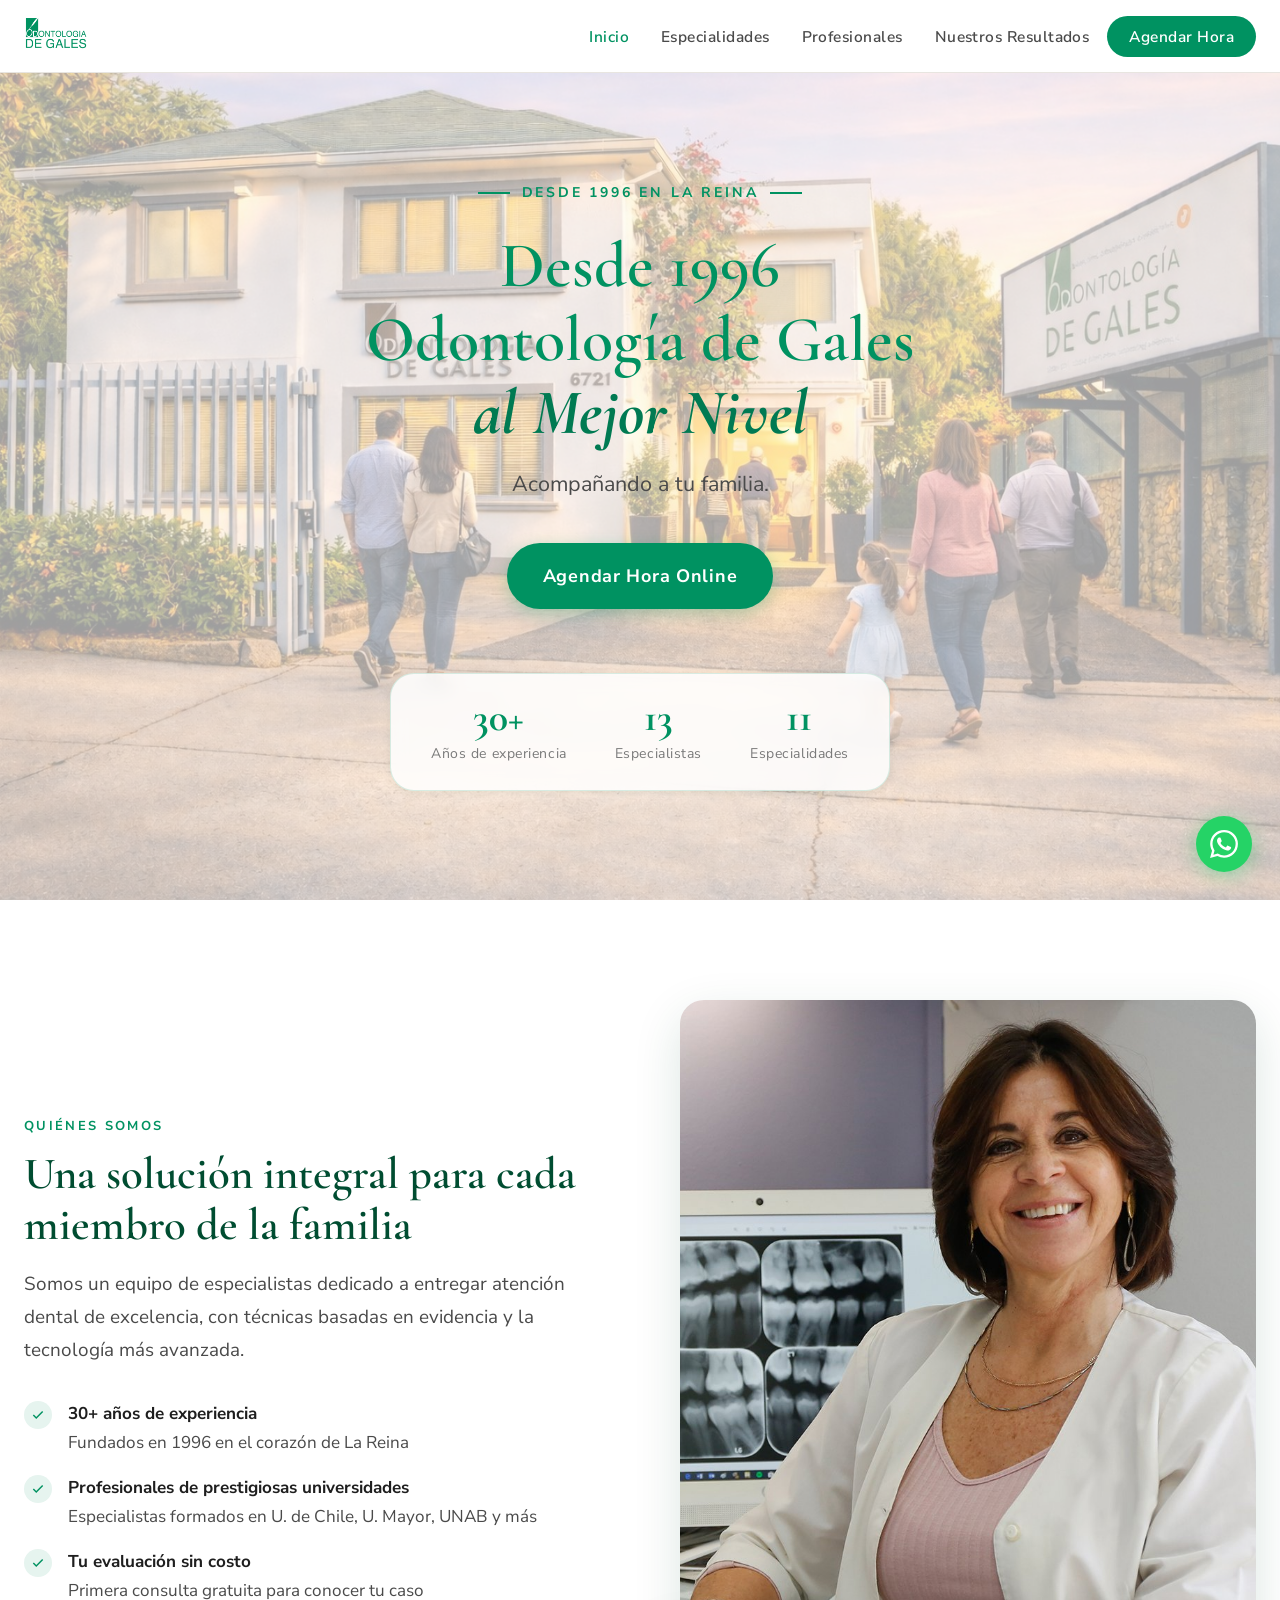
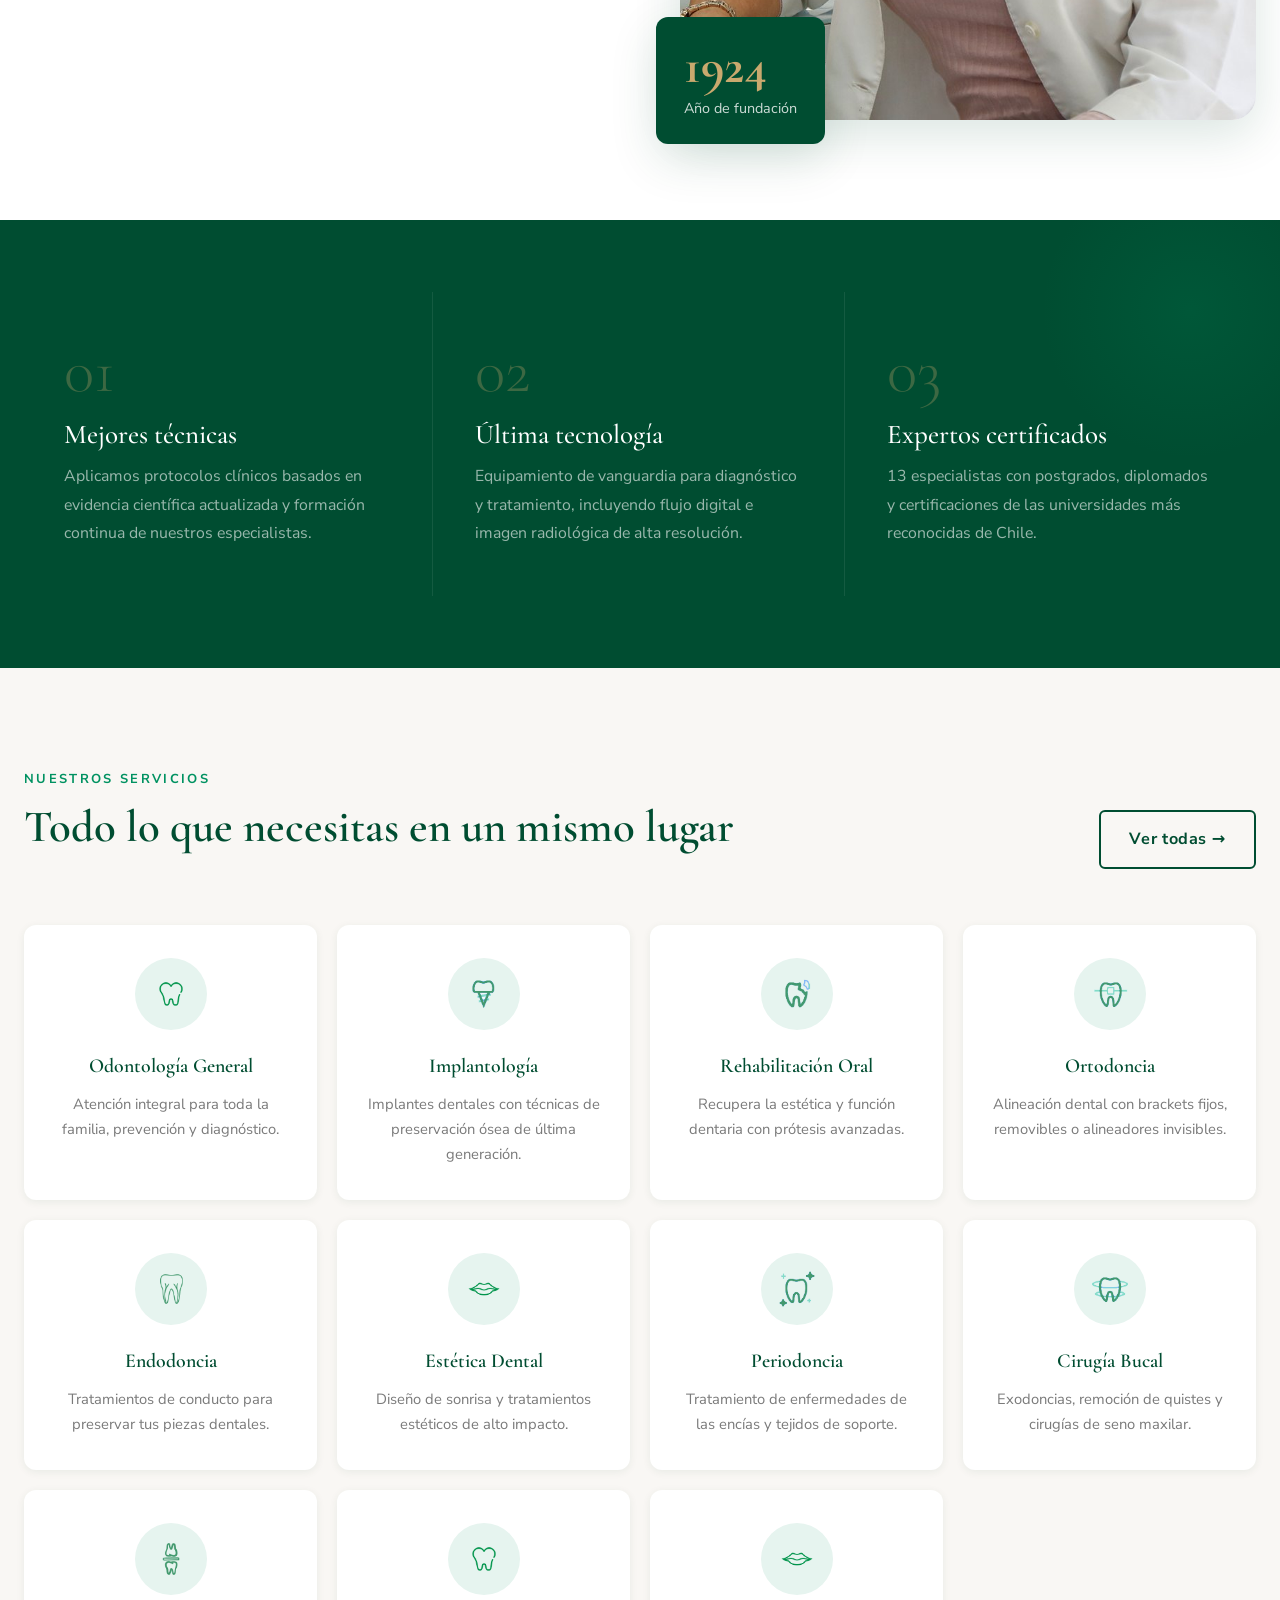
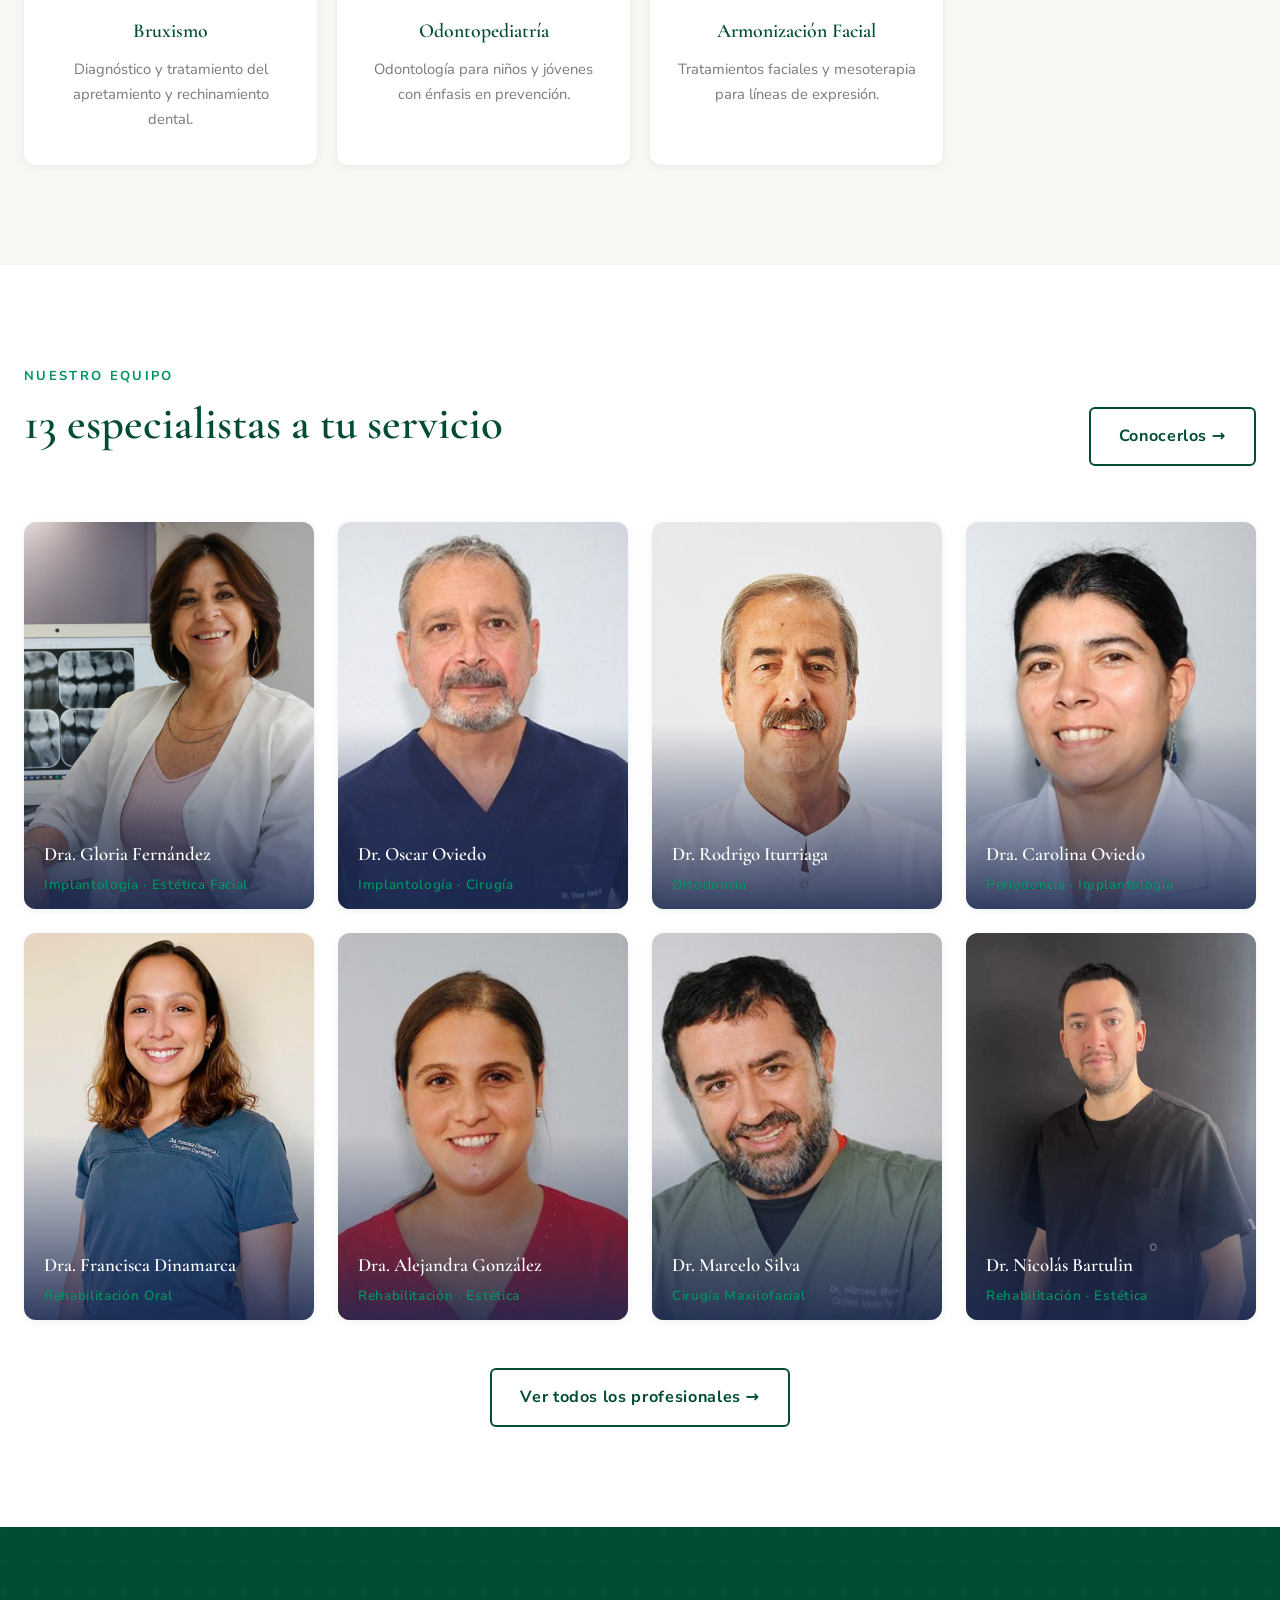
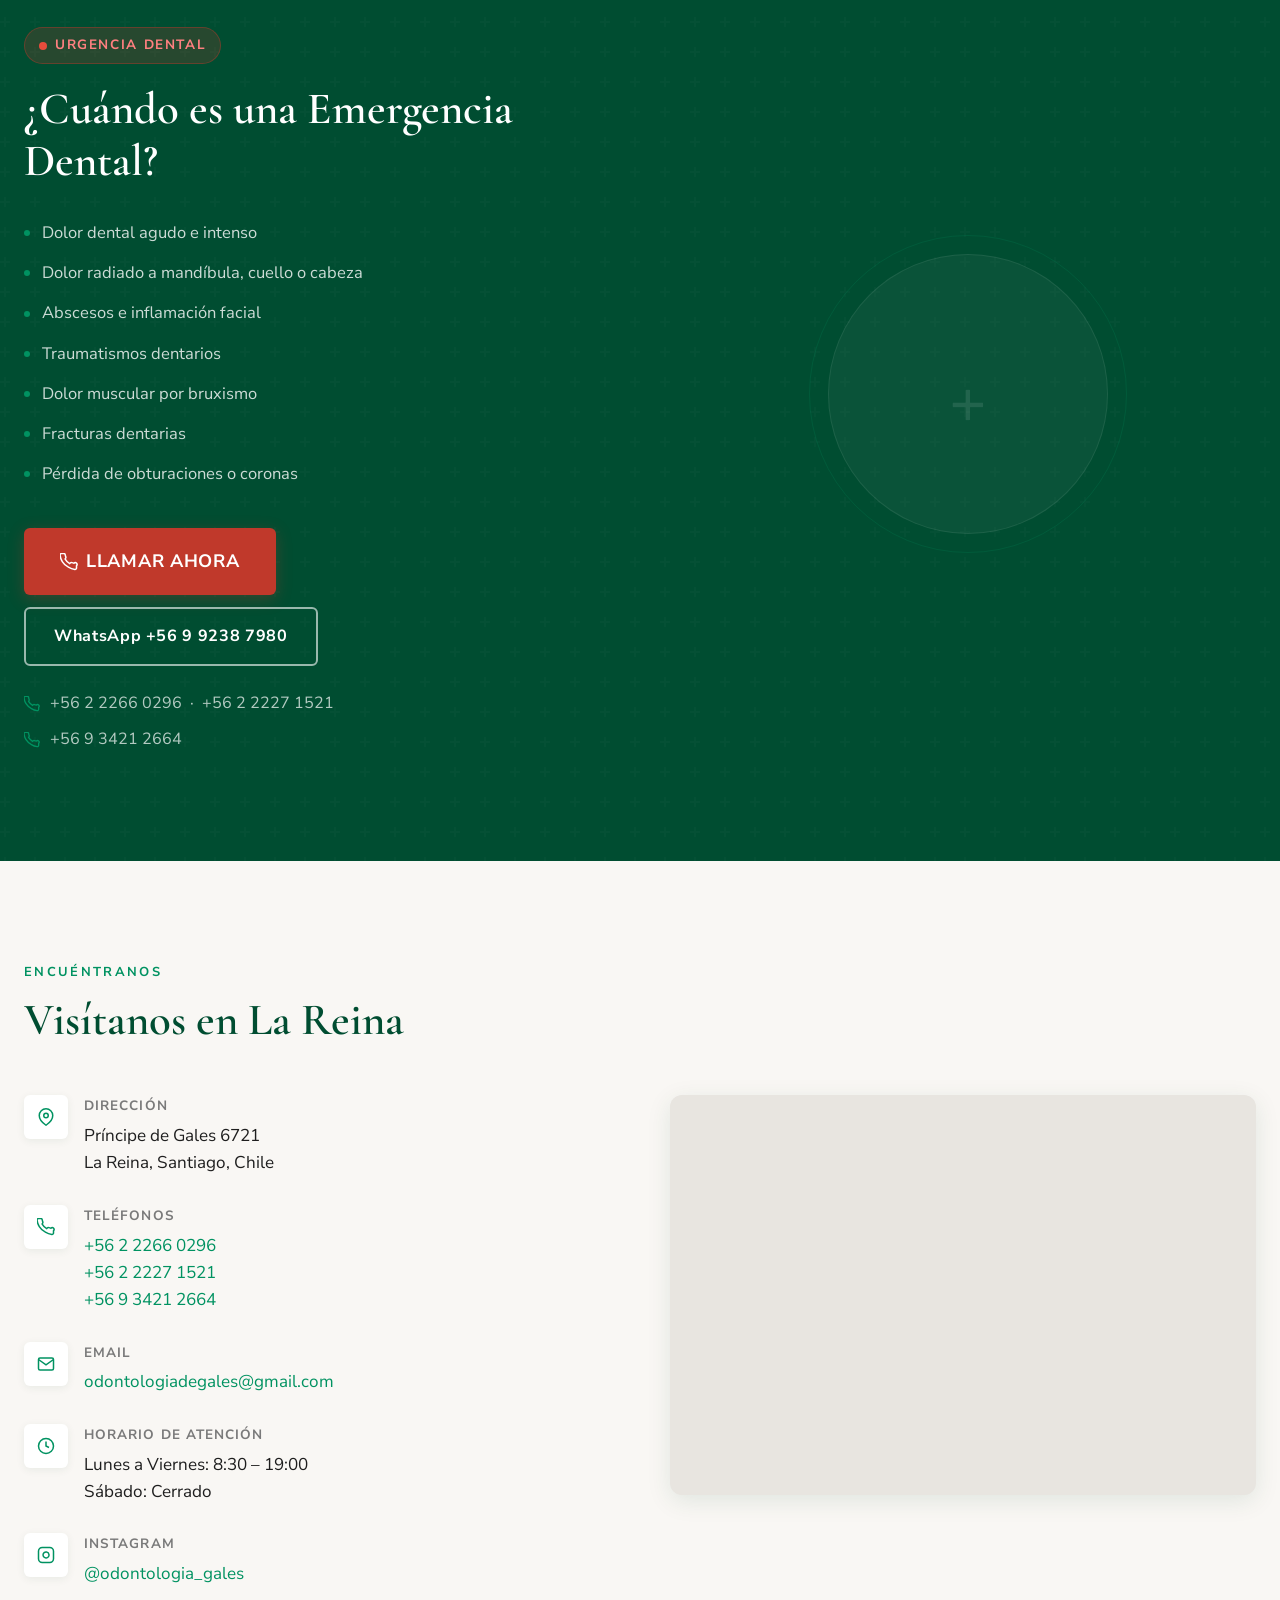
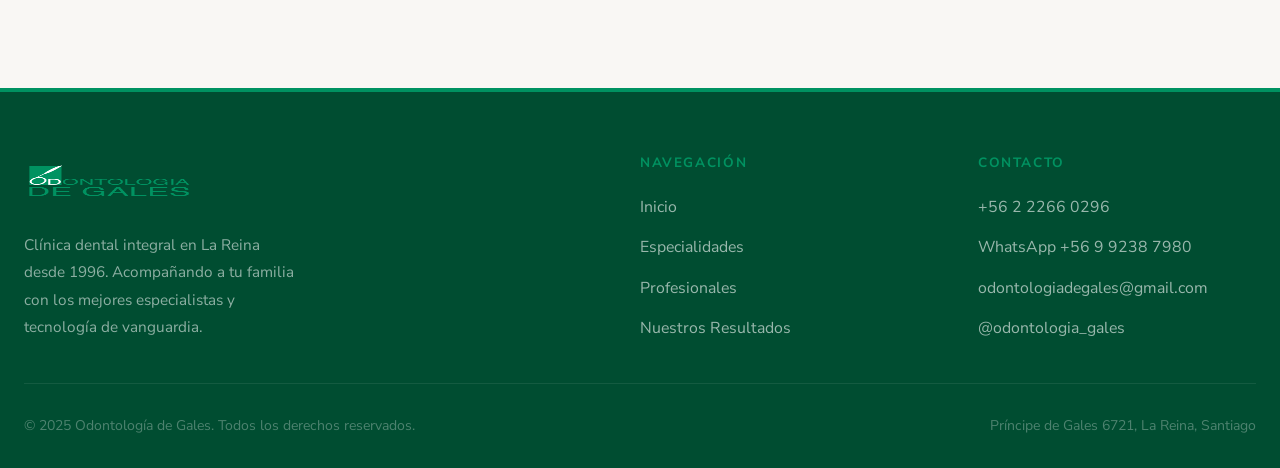
==== commit d9ca13eb: "Fix armonizacion facial icon in index.html" ====
--- a/index.html
+++ b/index.html
@@ -201,7 +201,7 @@
         <p class="esp-desc">Odontología para niños y jóvenes con énfasis en prevención.</p>
       </div>
       <div class="esp-card reveal reveal-delay-2">
-        <div class="esp-icon"><img src="assets/iconos-color/Prevencion.png" alt=""></div>
+        <div class="esp-icon"><img src="assets/iconos-color/Estetica-Facial-1.png" alt=""></div>
         <div class="esp-name">Armonización Facial</div>
         <p class="esp-desc">Tratamientos faciales y mesoterapia para líneas de expresión.</p>
       </div>
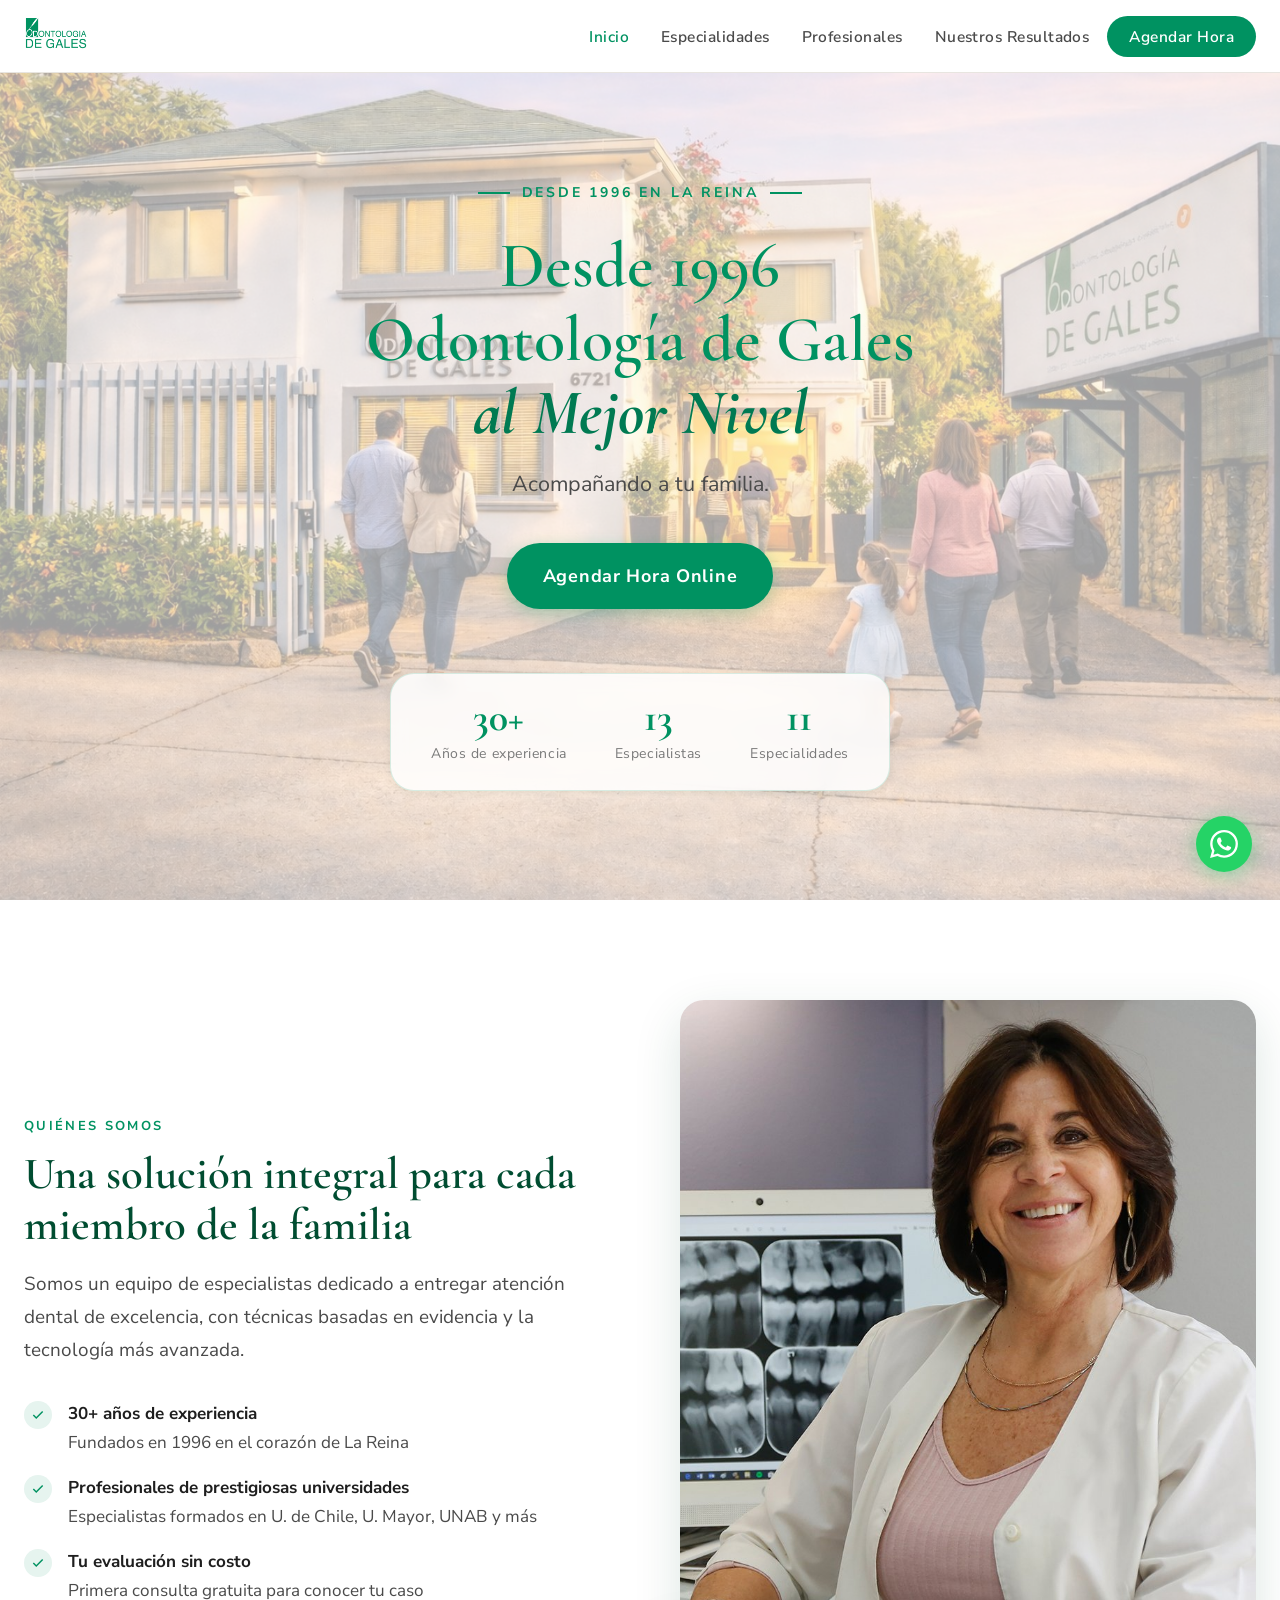
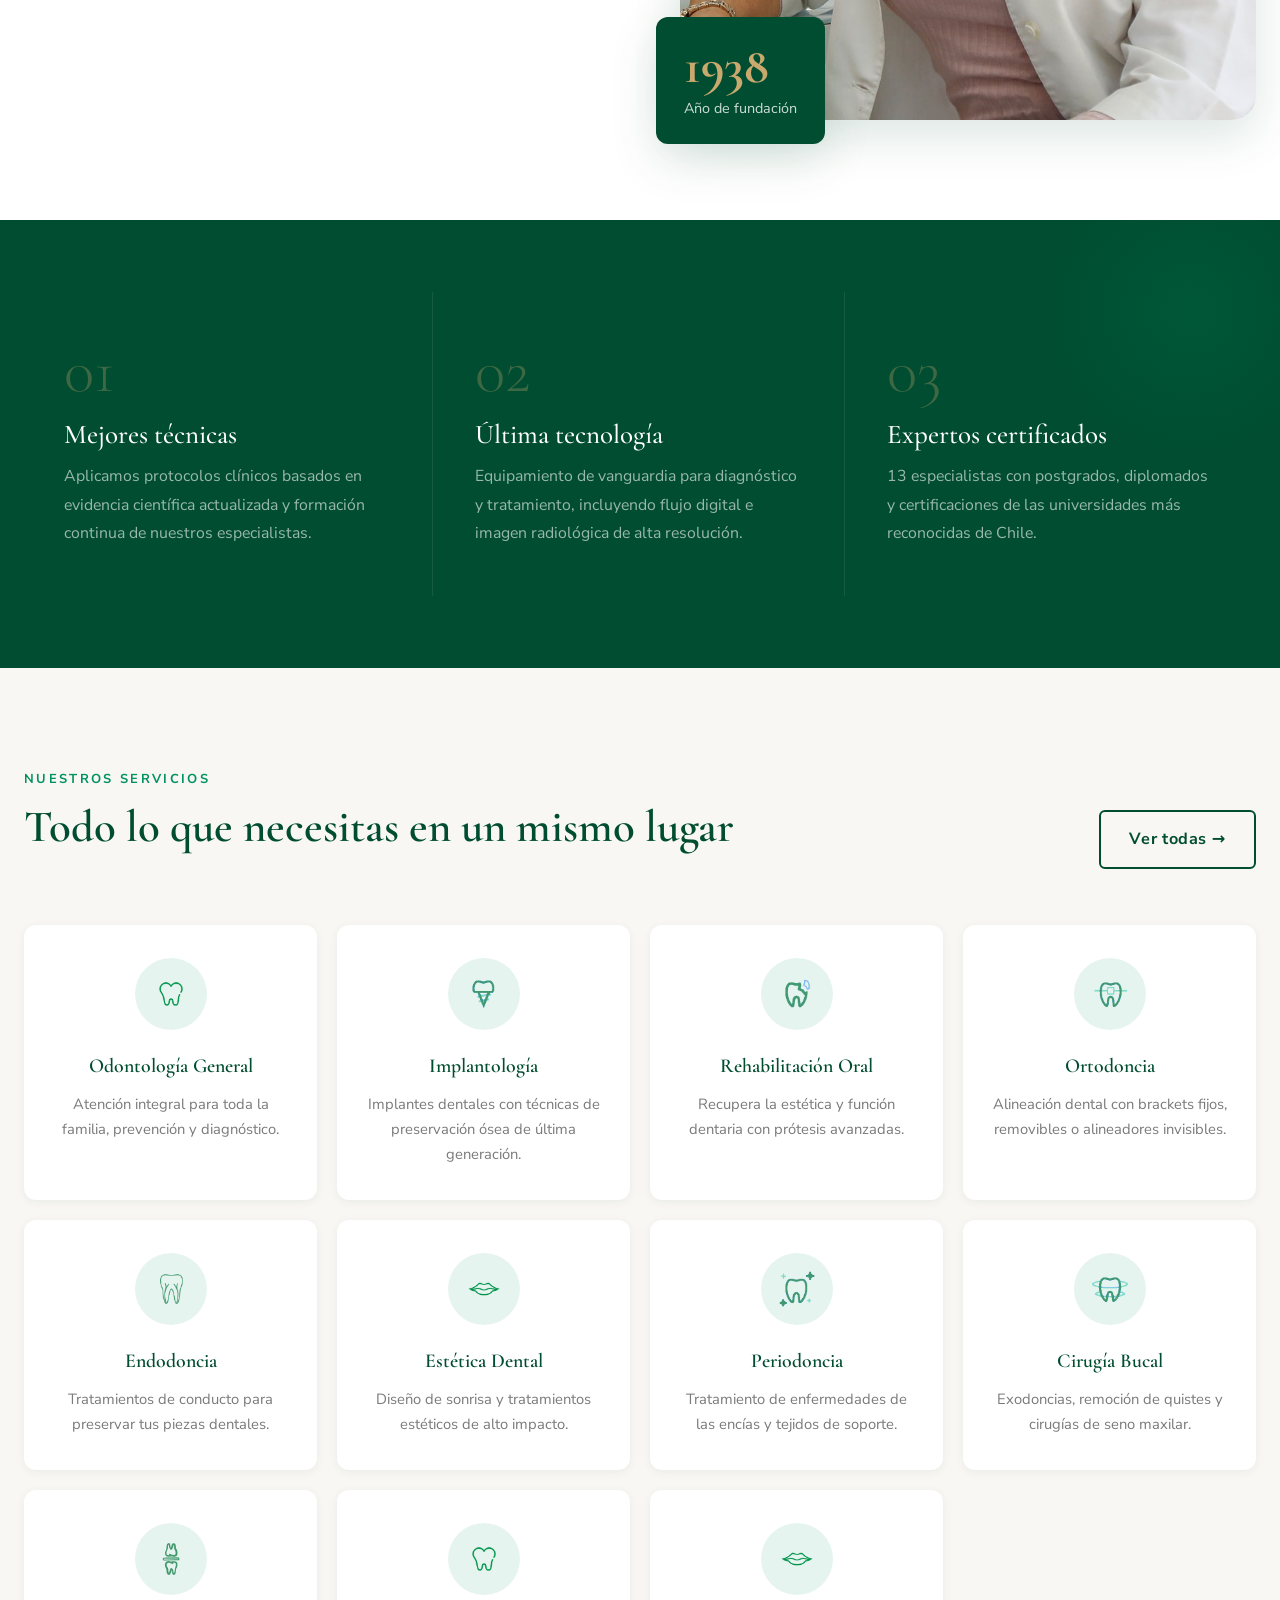
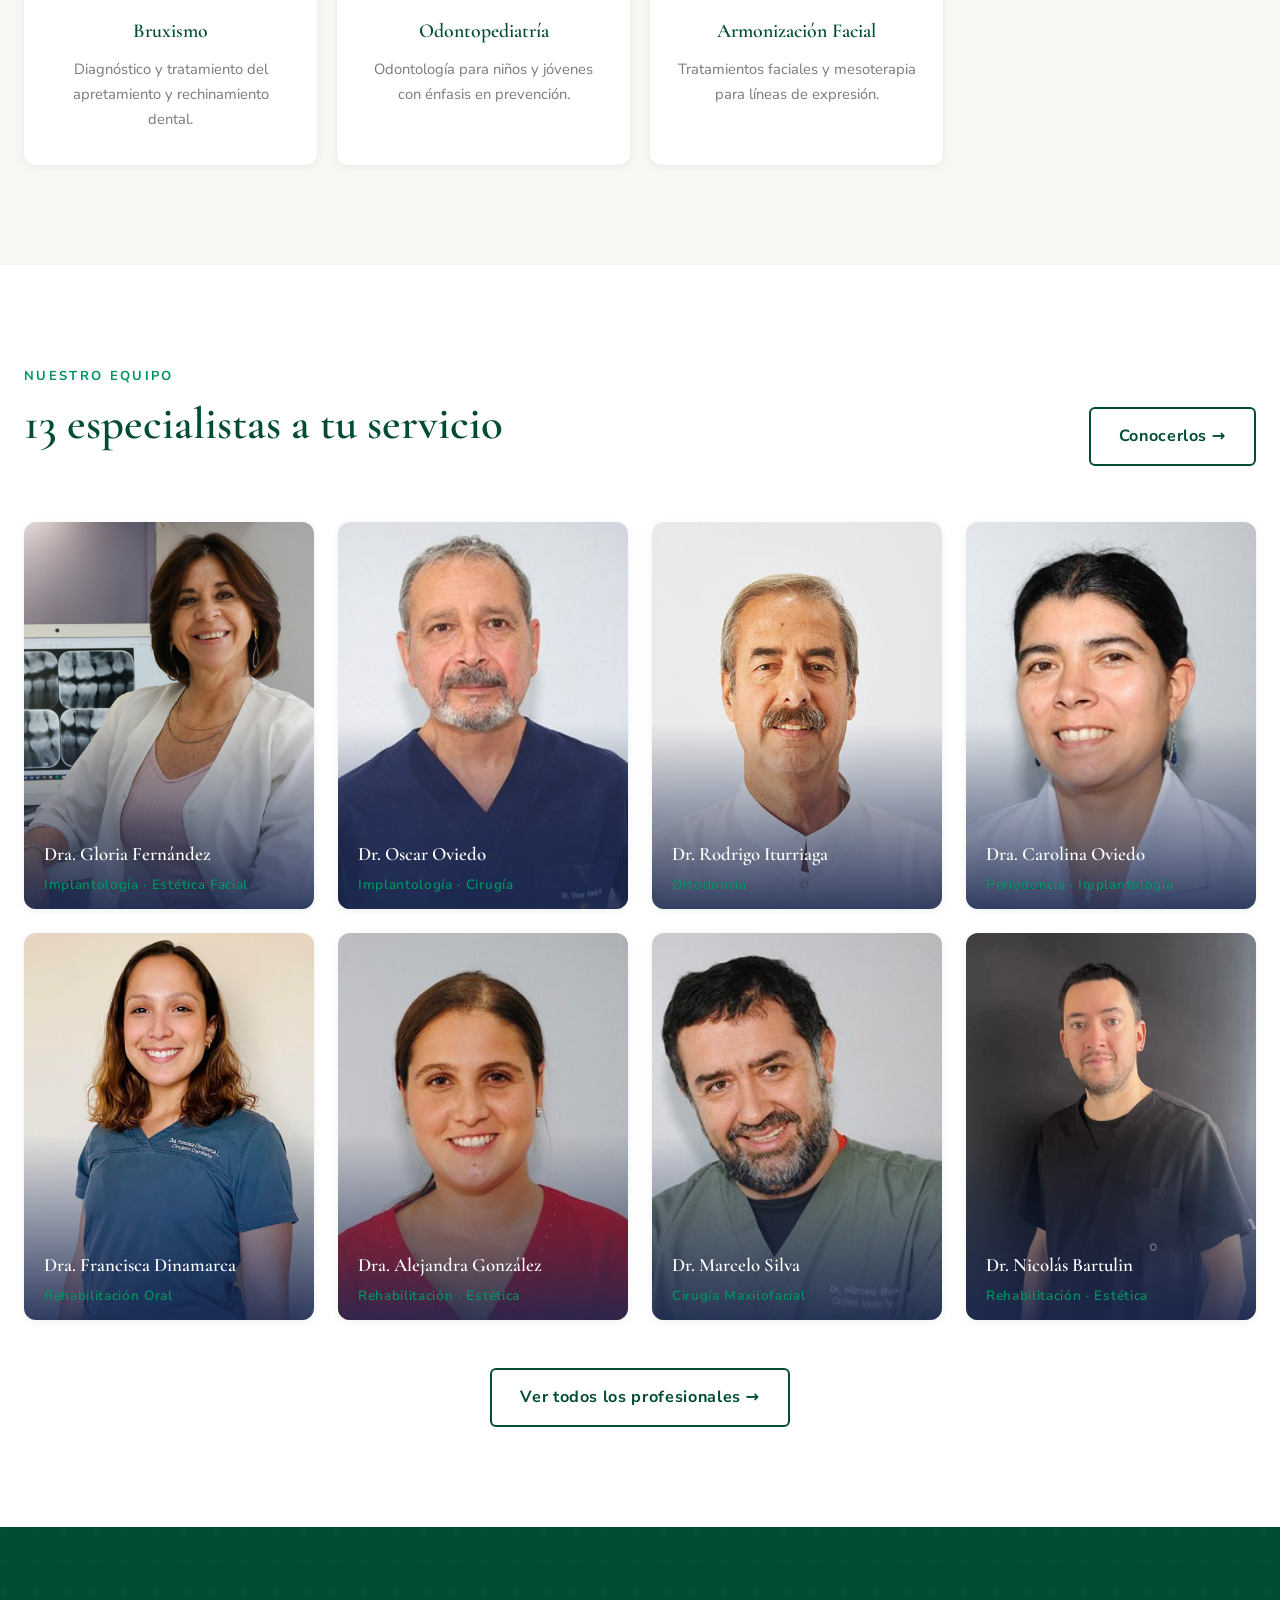
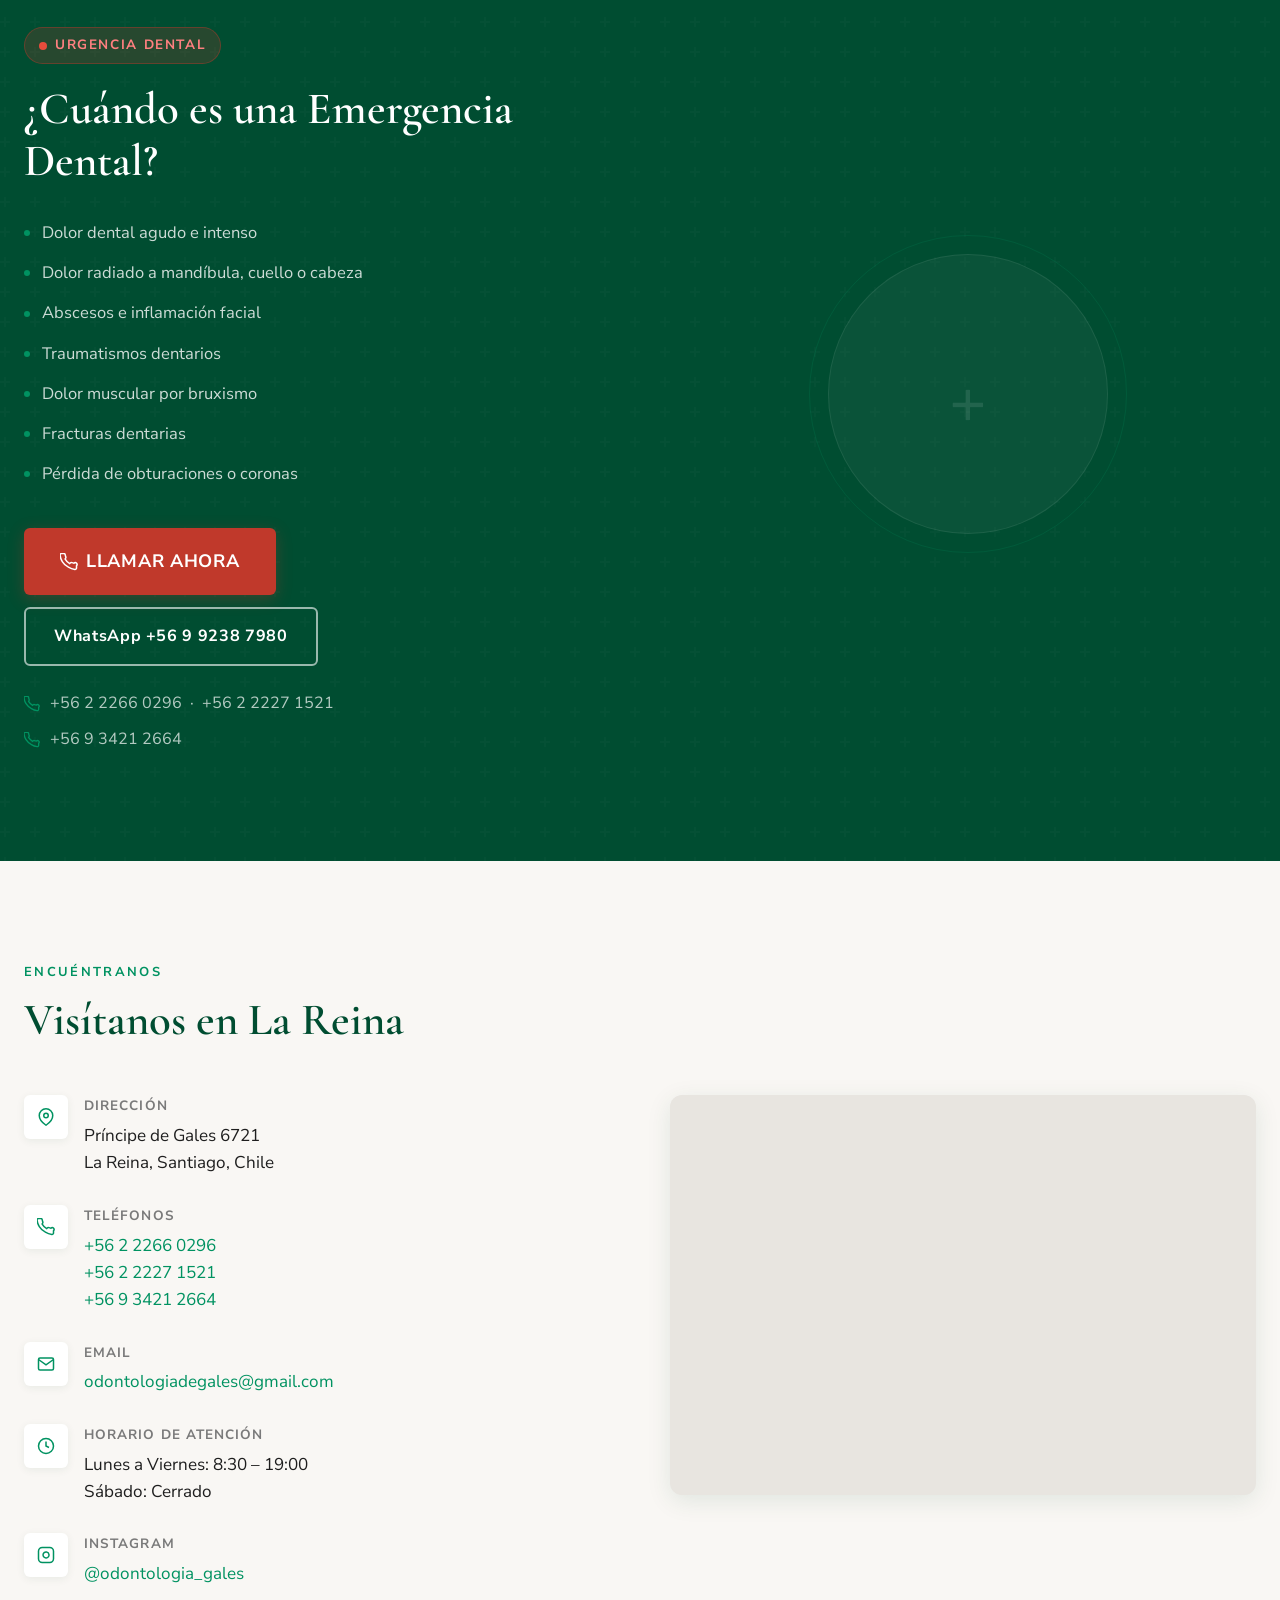
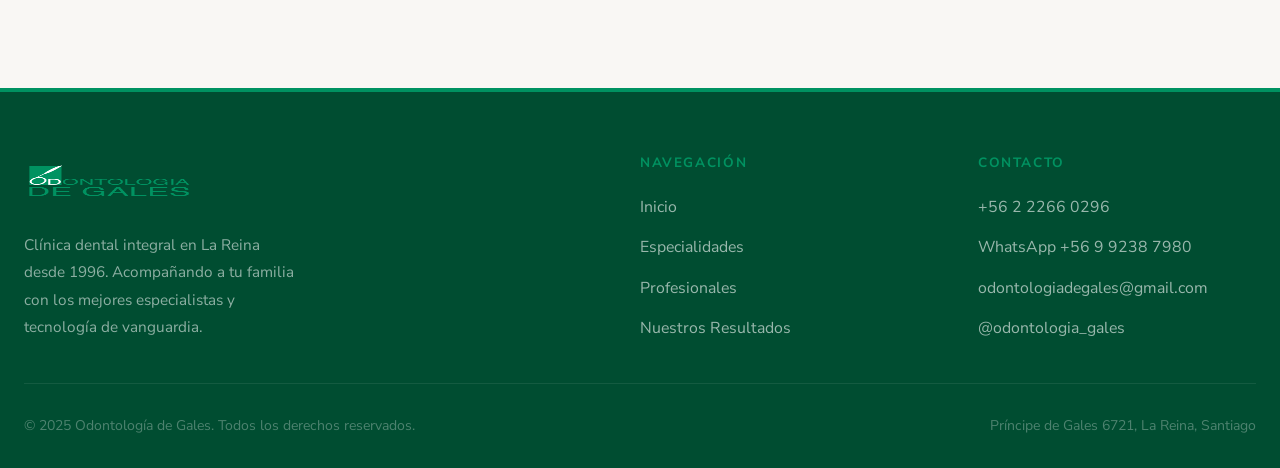
==== commit 422aa7ea: "Optimize SEO tags and add Schema JSON-LD" ====
--- a/index.html
+++ b/index.html
@@ -5,6 +5,43 @@
   <meta name="viewport" content="width=device-width, initial-scale=1.0">
   <title>Odontología de Gales — Desde 1996 al Mejor Nivel</title>
   <meta name="description" content="Clínica dental en La Reina con más de 30 años de experiencia. Especialistas en implantología, ortodoncia, rehabilitación oral y más. Evaluación sin costo.">
+  <meta name="keywords" content="clínica dental La Reina, dentista La Reina, odontología La Reina, implantología, ortodoncia, urgencia dental, estética dental, dentista Santiago">
+  <link rel="canonical" href="https://odontologiadegales.cl/">
+  <meta property="og:title" content="Odontología de Gales — Desde 1996 al Mejor Nivel">
+  <meta property="og:description" content="Clínica dental en La Reina con más de 30 años de experiencia. Especialistas en implantología, ortodoncia, rehabilitación oral y más. Evaluación sin costo.">
+  <meta property="og:image" content="https://odontologiadegales.cl/assets/hero/fachada-clinica.jpg">
+  <meta property="og:url" content="https://odontologiadegales.cl/">
+  <meta property="og:type" content="website">
+  <meta property="og:locale" content="es_CL">
+  <meta name="twitter:card" content="summary_large_image">
+  <meta name="twitter:title" content="Odontología de Gales — Desde 1996 al Mejor Nivel">
+  <meta name="twitter:description" content="Clínica dental en La Reina con más de 30 años de experiencia. Especialistas en implantología, ortodoncia, rehabilitación oral y más.">
+  <meta name="twitter:image" content="https://odontologiadegales.cl/assets/hero/fachada-clinica.jpg">
+  <script type="application/ld+json">
+  {
+    "@context": "https://schema.org",
+    "@type": "Dentist",
+    "name": "Odontología de Gales",
+    "image": "https://odontologiadegales.cl/assets/logo/Logo-Gales.png",
+    "@id": "https://odontologiadegales.cl/",
+    "url": "https://odontologiadegales.cl/",
+    "telephone": "+56222660296",
+    "address": {
+      "@type": "PostalAddress",
+      "streetAddress": "Príncipe de Gales 6721",
+      "addressLocality": "La Reina",
+      "addressRegion": "Santiago",
+      "postalCode": "7850000",
+      "addressCountry": "CL"
+    },
+    "openingHoursSpecification": {
+      "@type": "OpeningHoursSpecification",
+      "dayOfWeek": ["Monday", "Tuesday", "Wednesday", "Thursday", "Friday", "Saturday"],
+      "opens": "09:00",
+      "closes": "19:00"
+    }
+  }
+  </script>
   <link rel="stylesheet" href="css/styles.css">
 </head>
 <body>
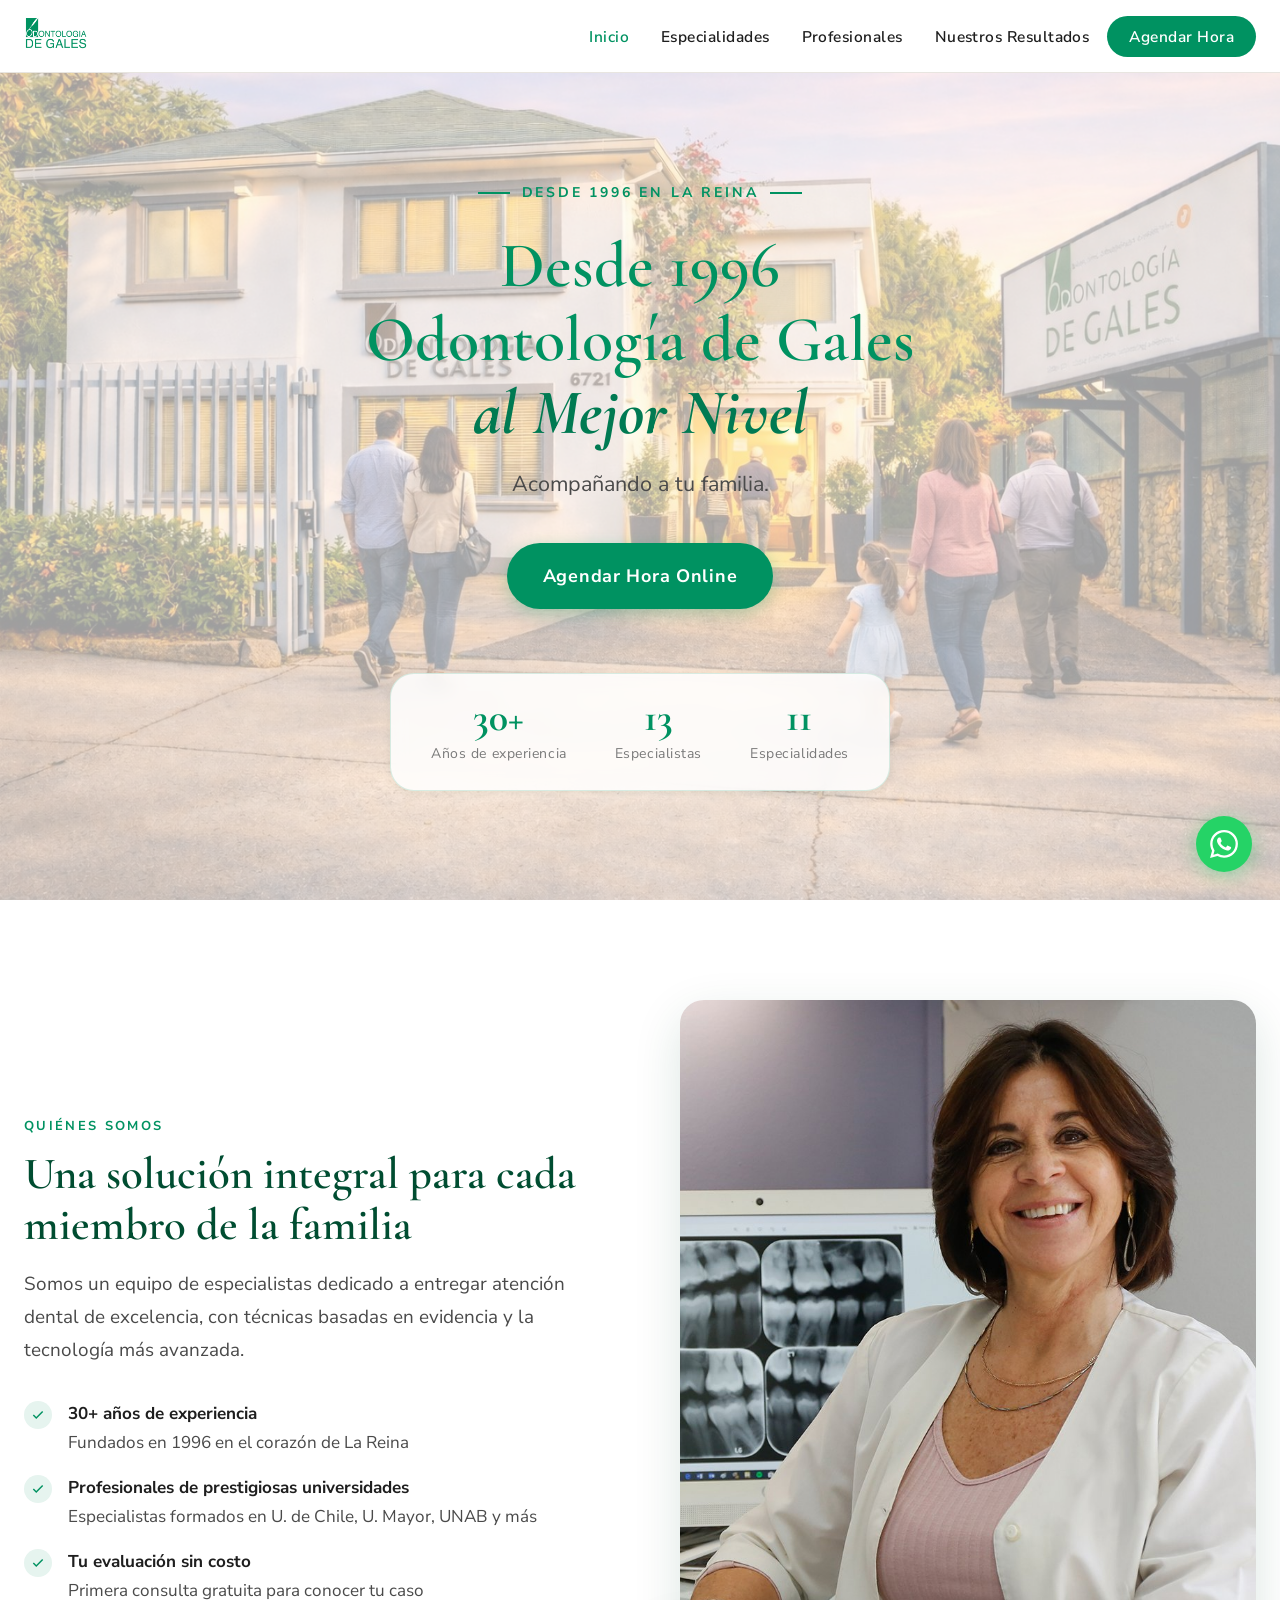
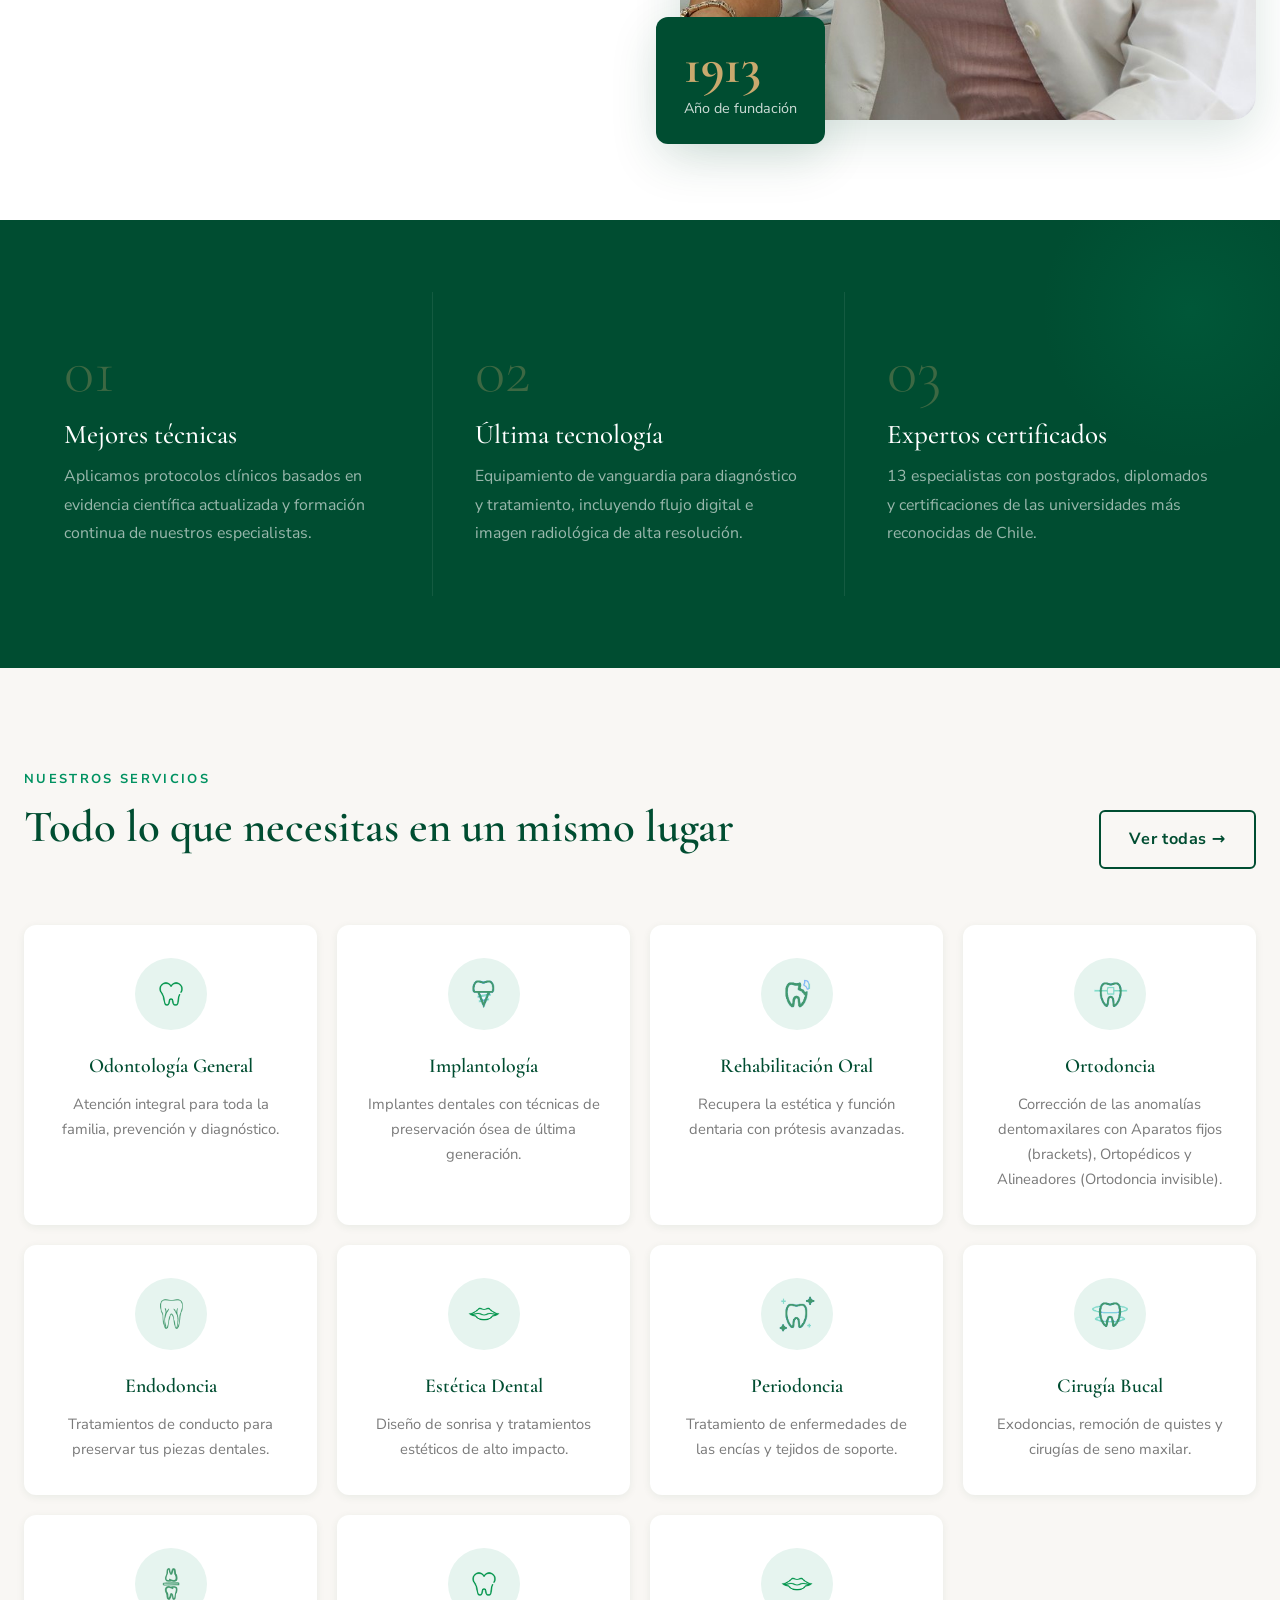
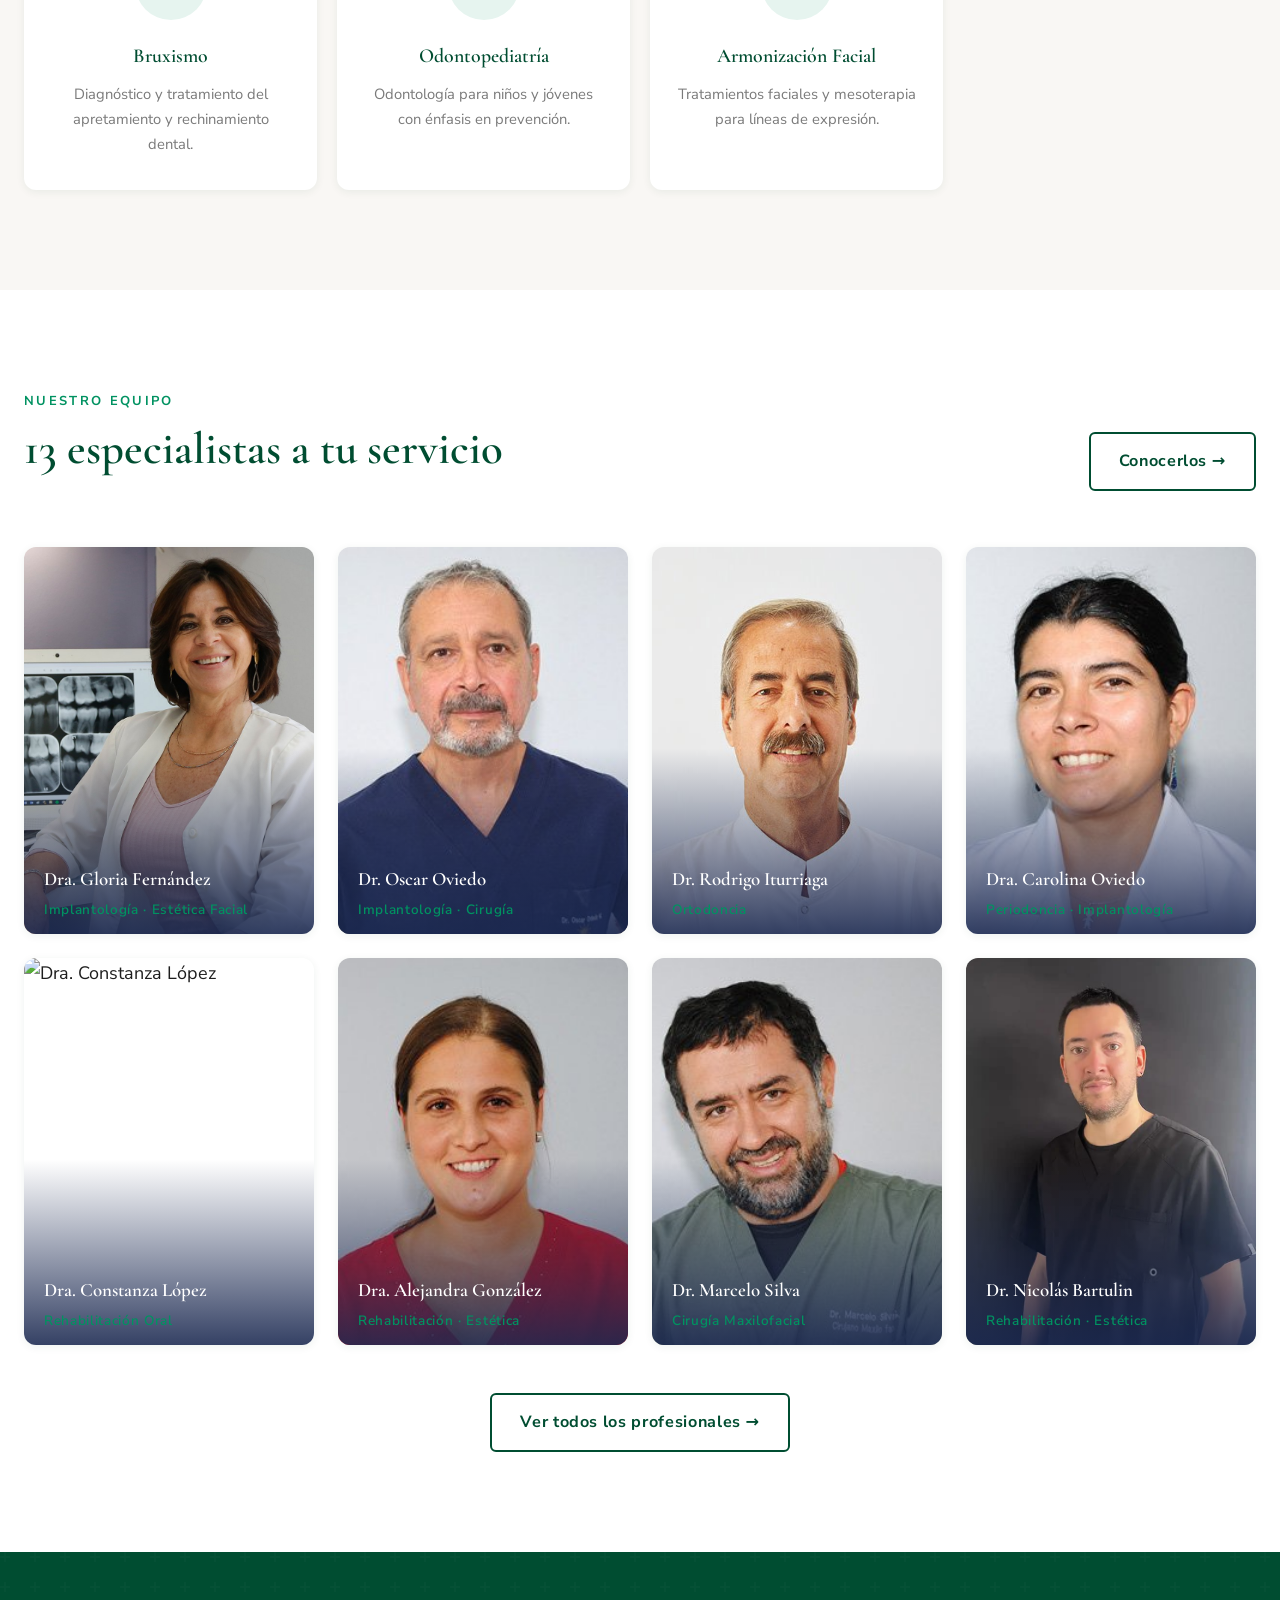
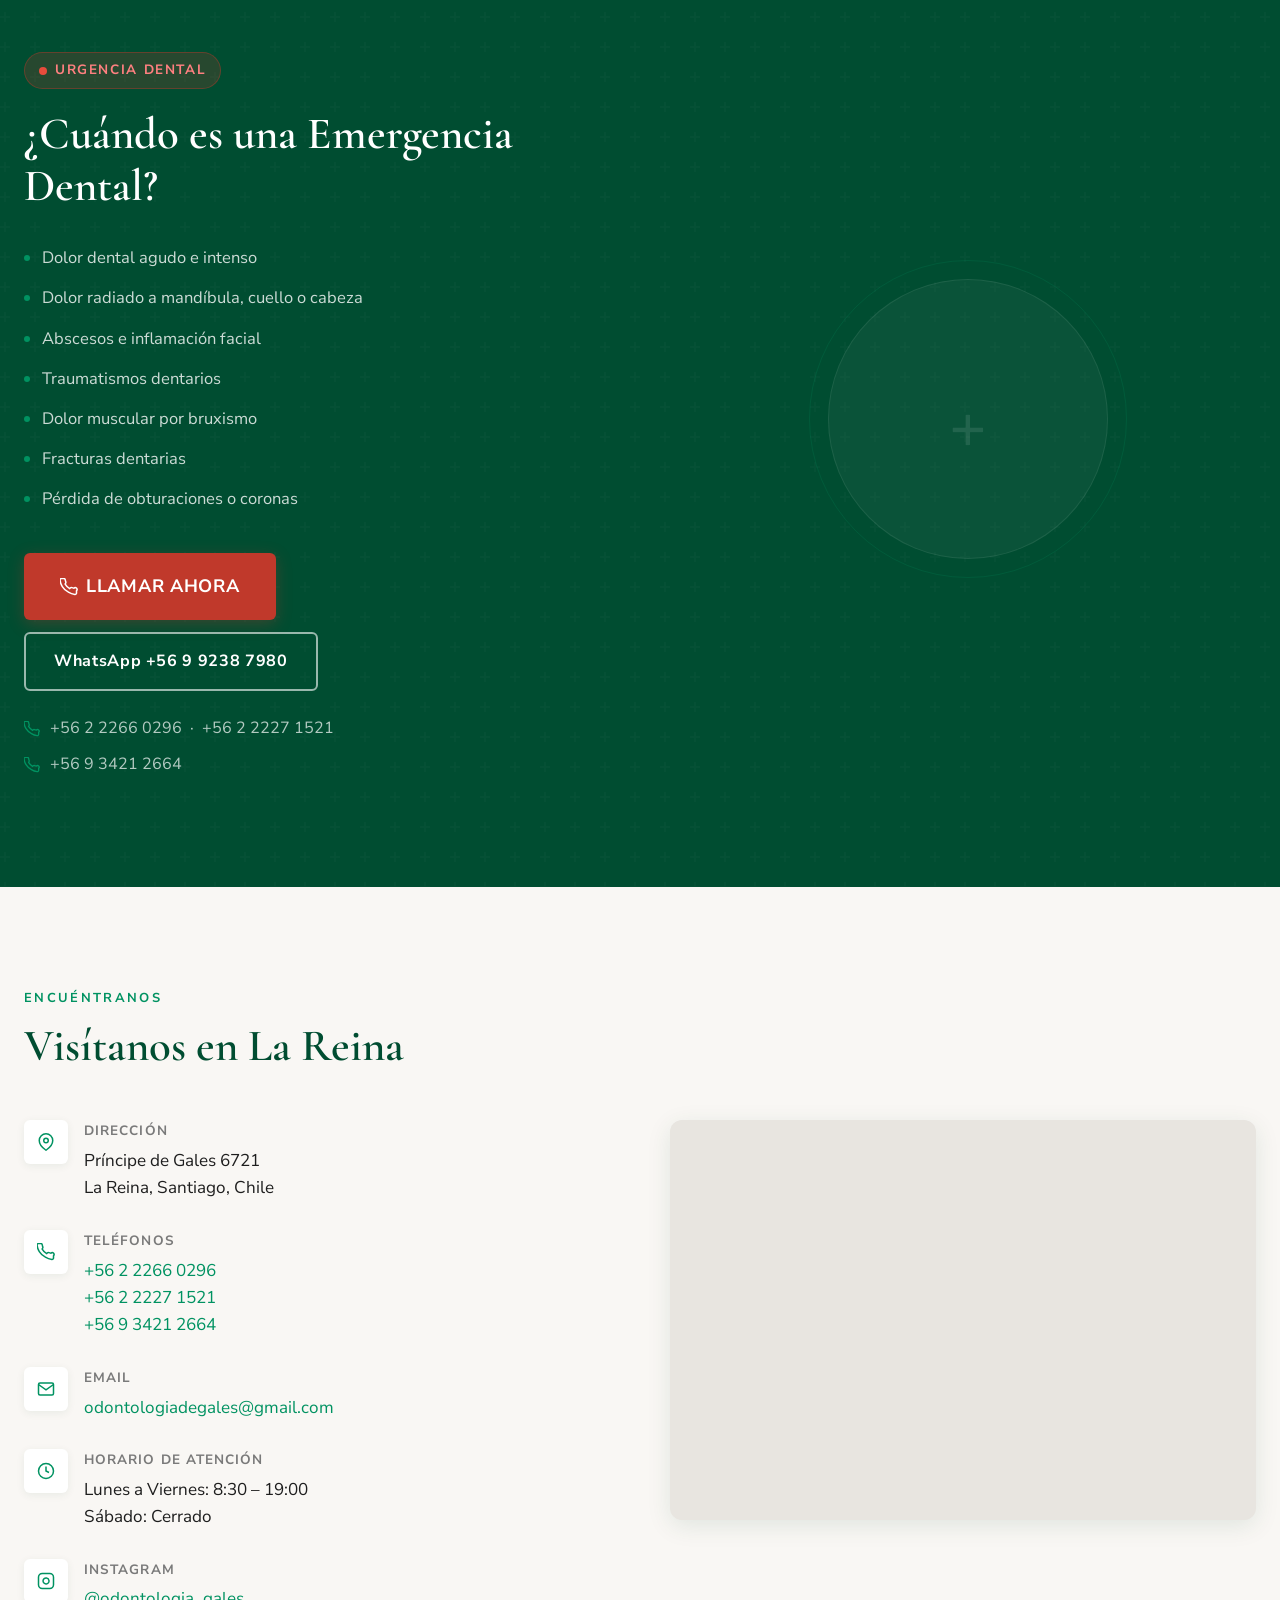
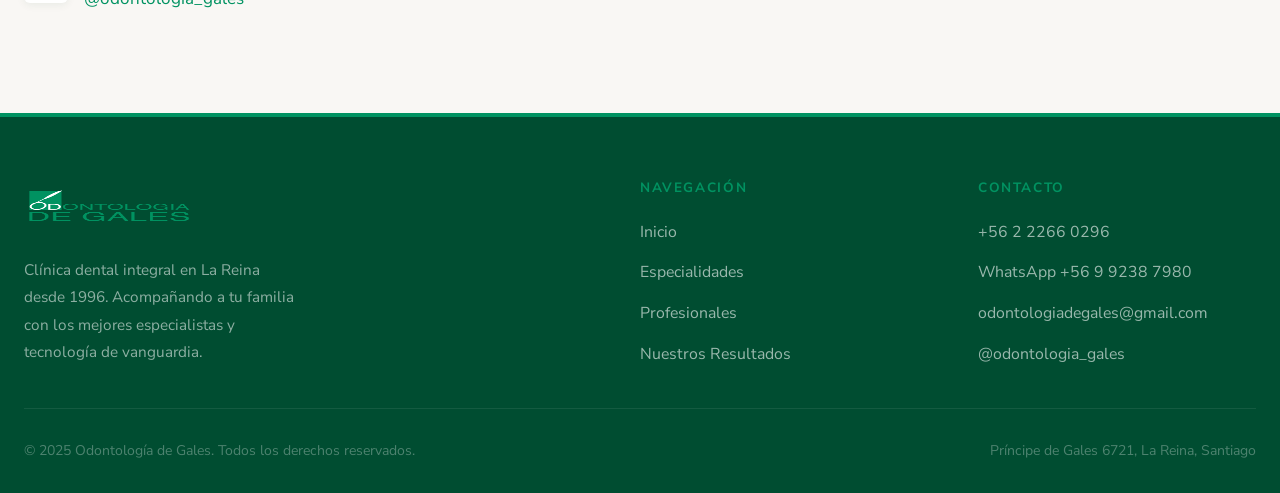
==== commit 8bf692aa: "Update professionals list, specialty desc, and nav link color" ====
--- a/index.html
+++ b/index.html
@@ -205,7 +205,7 @@
       <div class="esp-card reveal reveal-delay-3">
         <div class="esp-icon"><img src="assets/iconos-color/Ortodoncia-Gales.png" alt=""></div>
         <div class="esp-name">Ortodoncia</div>
-        <p class="esp-desc">Alineación dental con brackets fijos, removibles o alineadores invisibles.</p>
+        <p class="esp-desc">Corrección de las anomalías dentomaxilares con Aparatos fijos (brackets), Ortopédicos y Alineadores (Ortodoncia invisible).</p>
       </div>
       <div class="esp-card reveal">
         <div class="esp-icon"><img src="assets/iconos-color/Endodoncia-verde.png" alt=""></div>
@@ -286,9 +286,9 @@
         </div>
       </div>
       <div class="team-card reveal">
-        <img src="assets/equipo/Dra-Francisca-Dinamarca-Lama.jpeg" alt="Dra. Francisca Dinamarca" loading="lazy">
-        <div class="team-card-overlay">
-          <div class="team-card-name">Dra. Francisca Dinamarca</div>
+        <img src="assets/equipo/Constanza López Álvarez.png" alt="Dra. Constanza López" loading="lazy">
+        <div class="team-card-overlay">
+          <div class="team-card-name">Dra. Constanza López</div>
           <div class="team-card-spec">Rehabilitación Oral</div>
         </div>
       </div>
--- a/css/styles.css
+++ b/css/styles.css
@@ -174,7 +174,7 @@
   font-size: 0.86rem;
   font-weight: 600;
   letter-spacing: 0.03em;
-  color: var(--text-mid);
+  color: var(--text);
   padding: 8px 14px;
   border-radius: var(--radius-sm);
   transition: var(--transition);
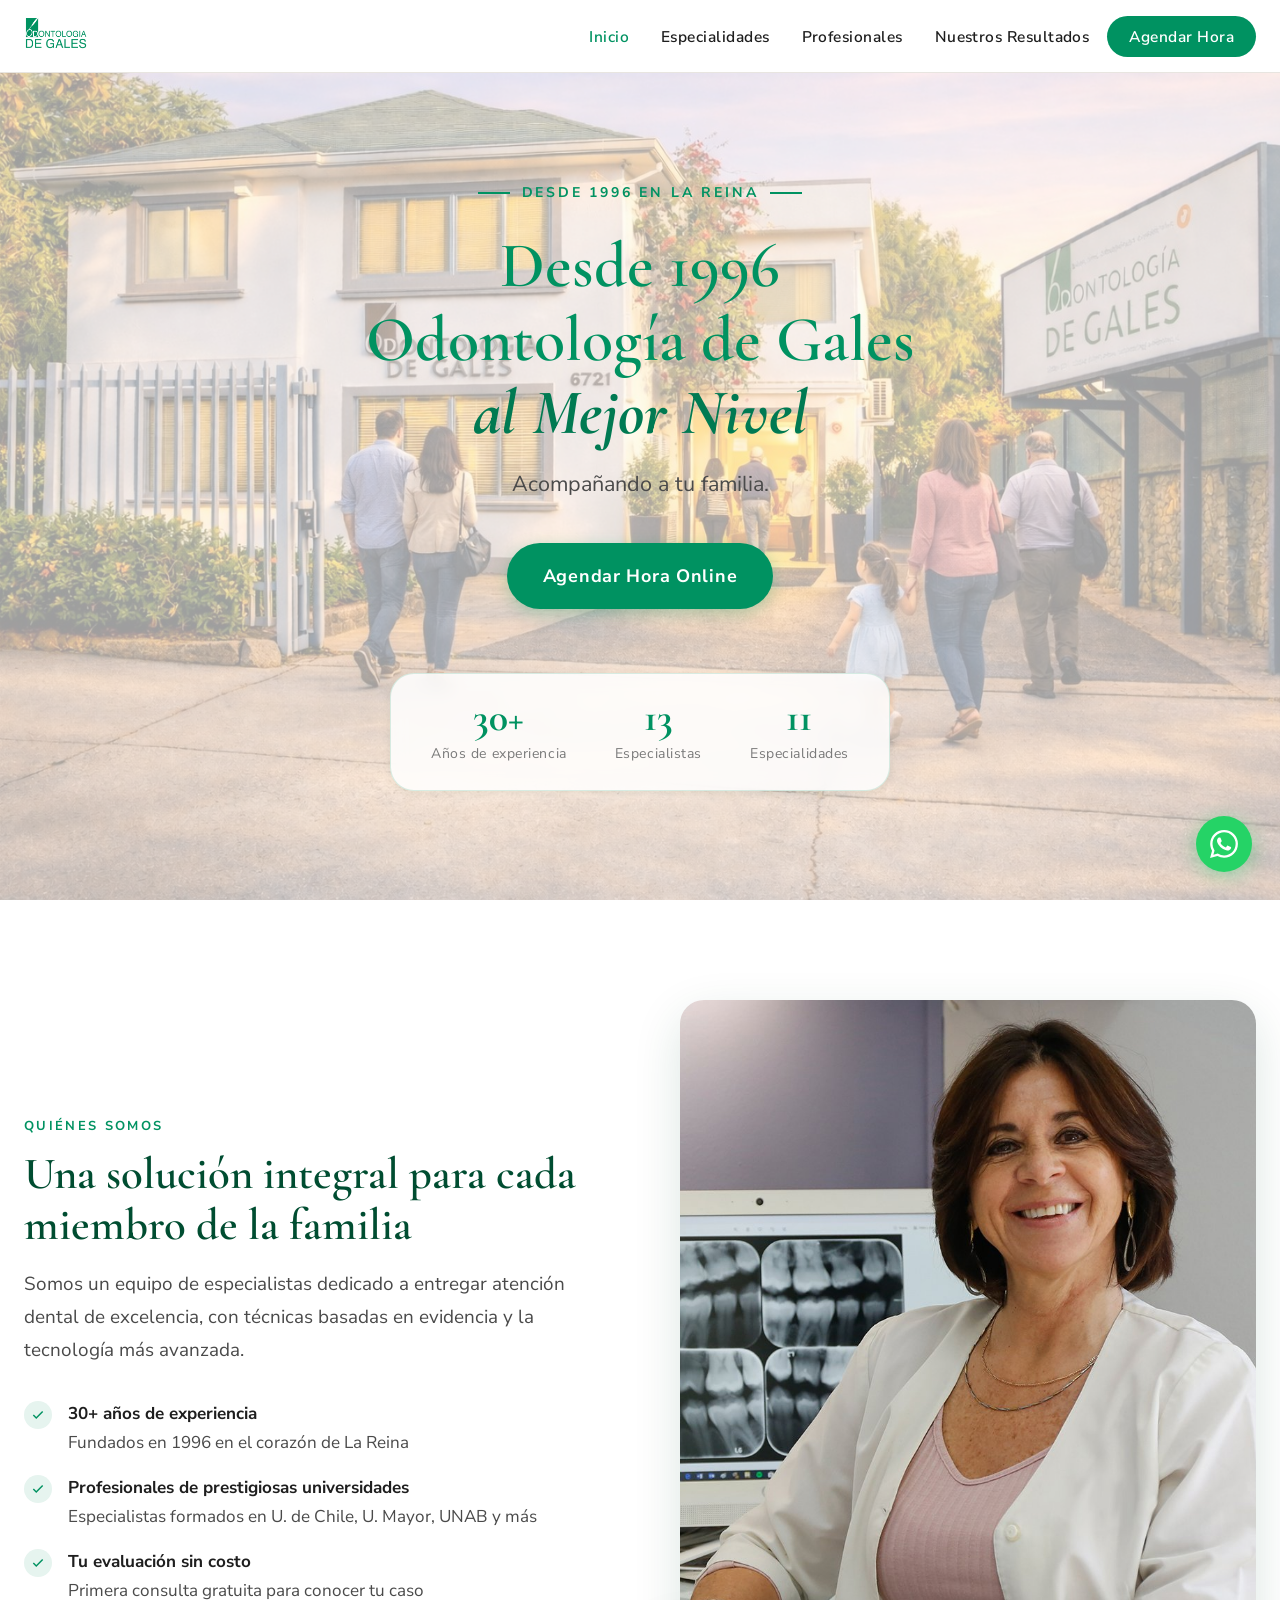
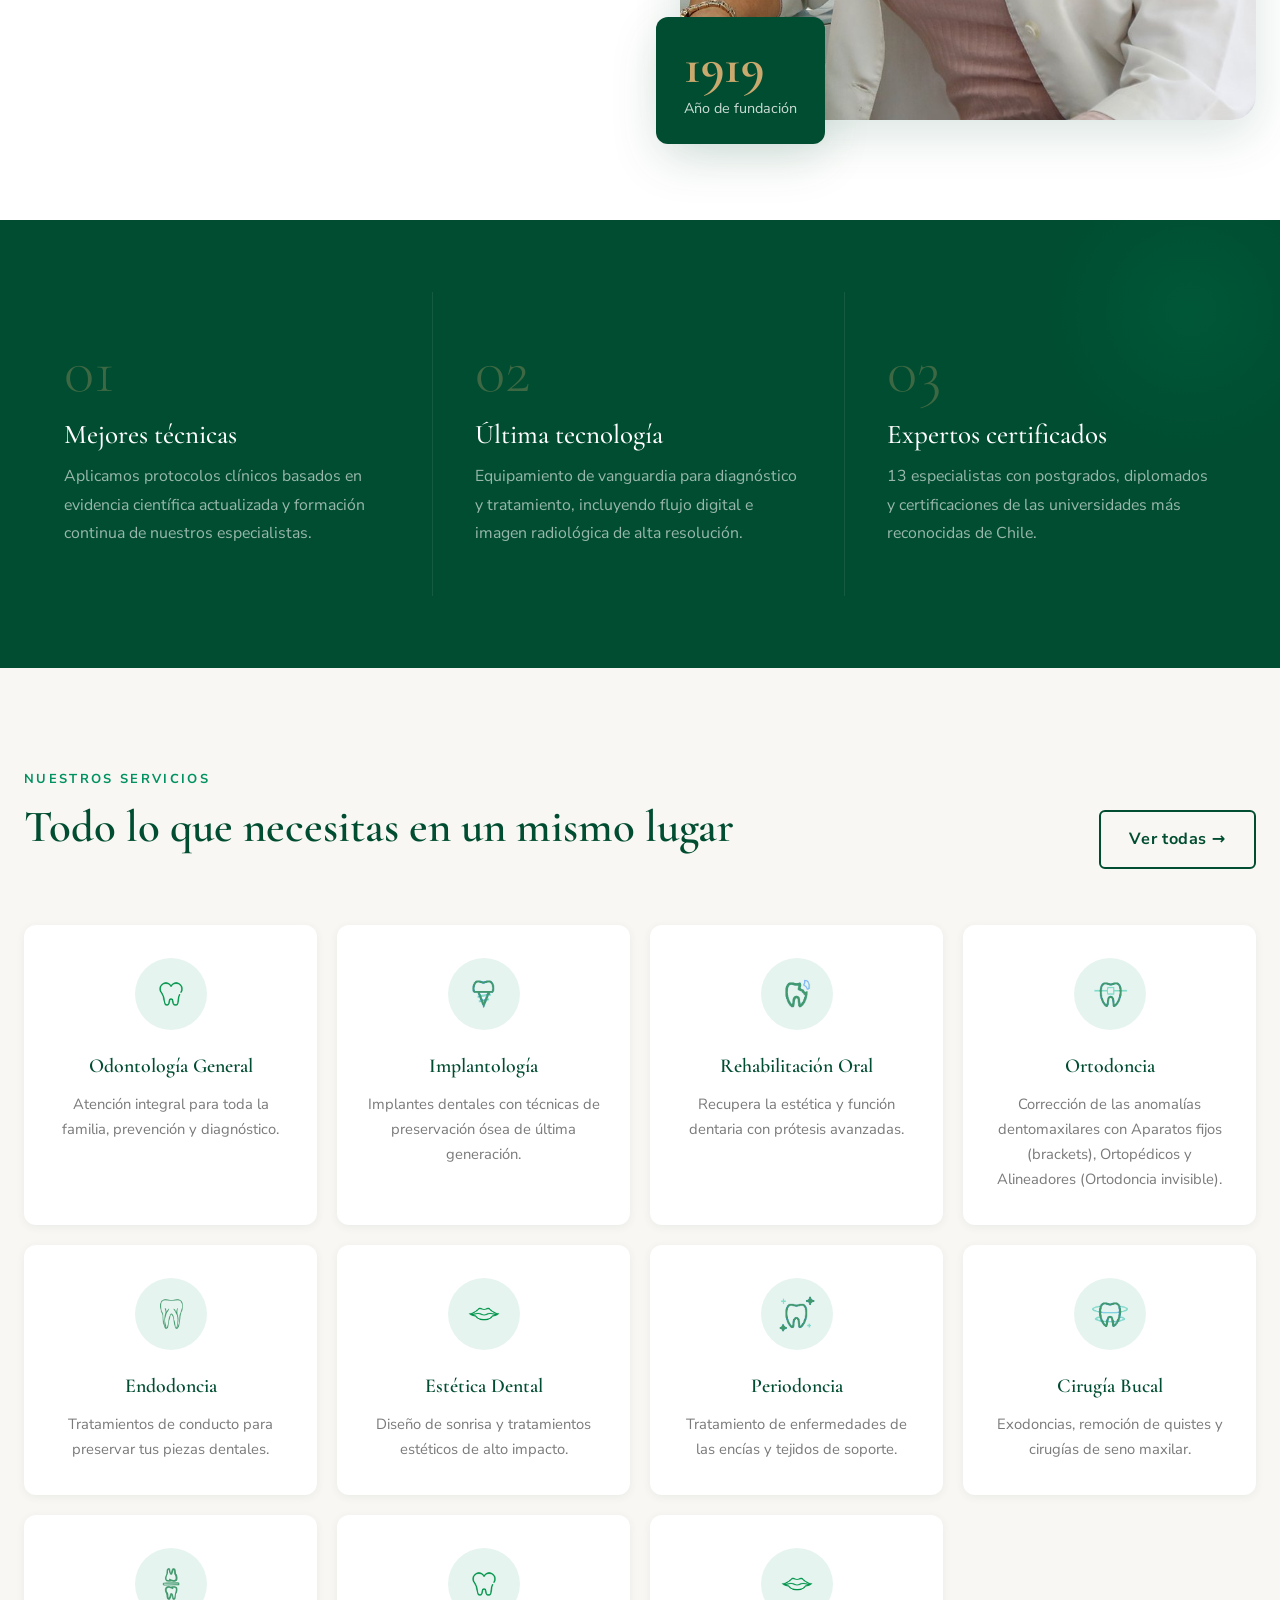
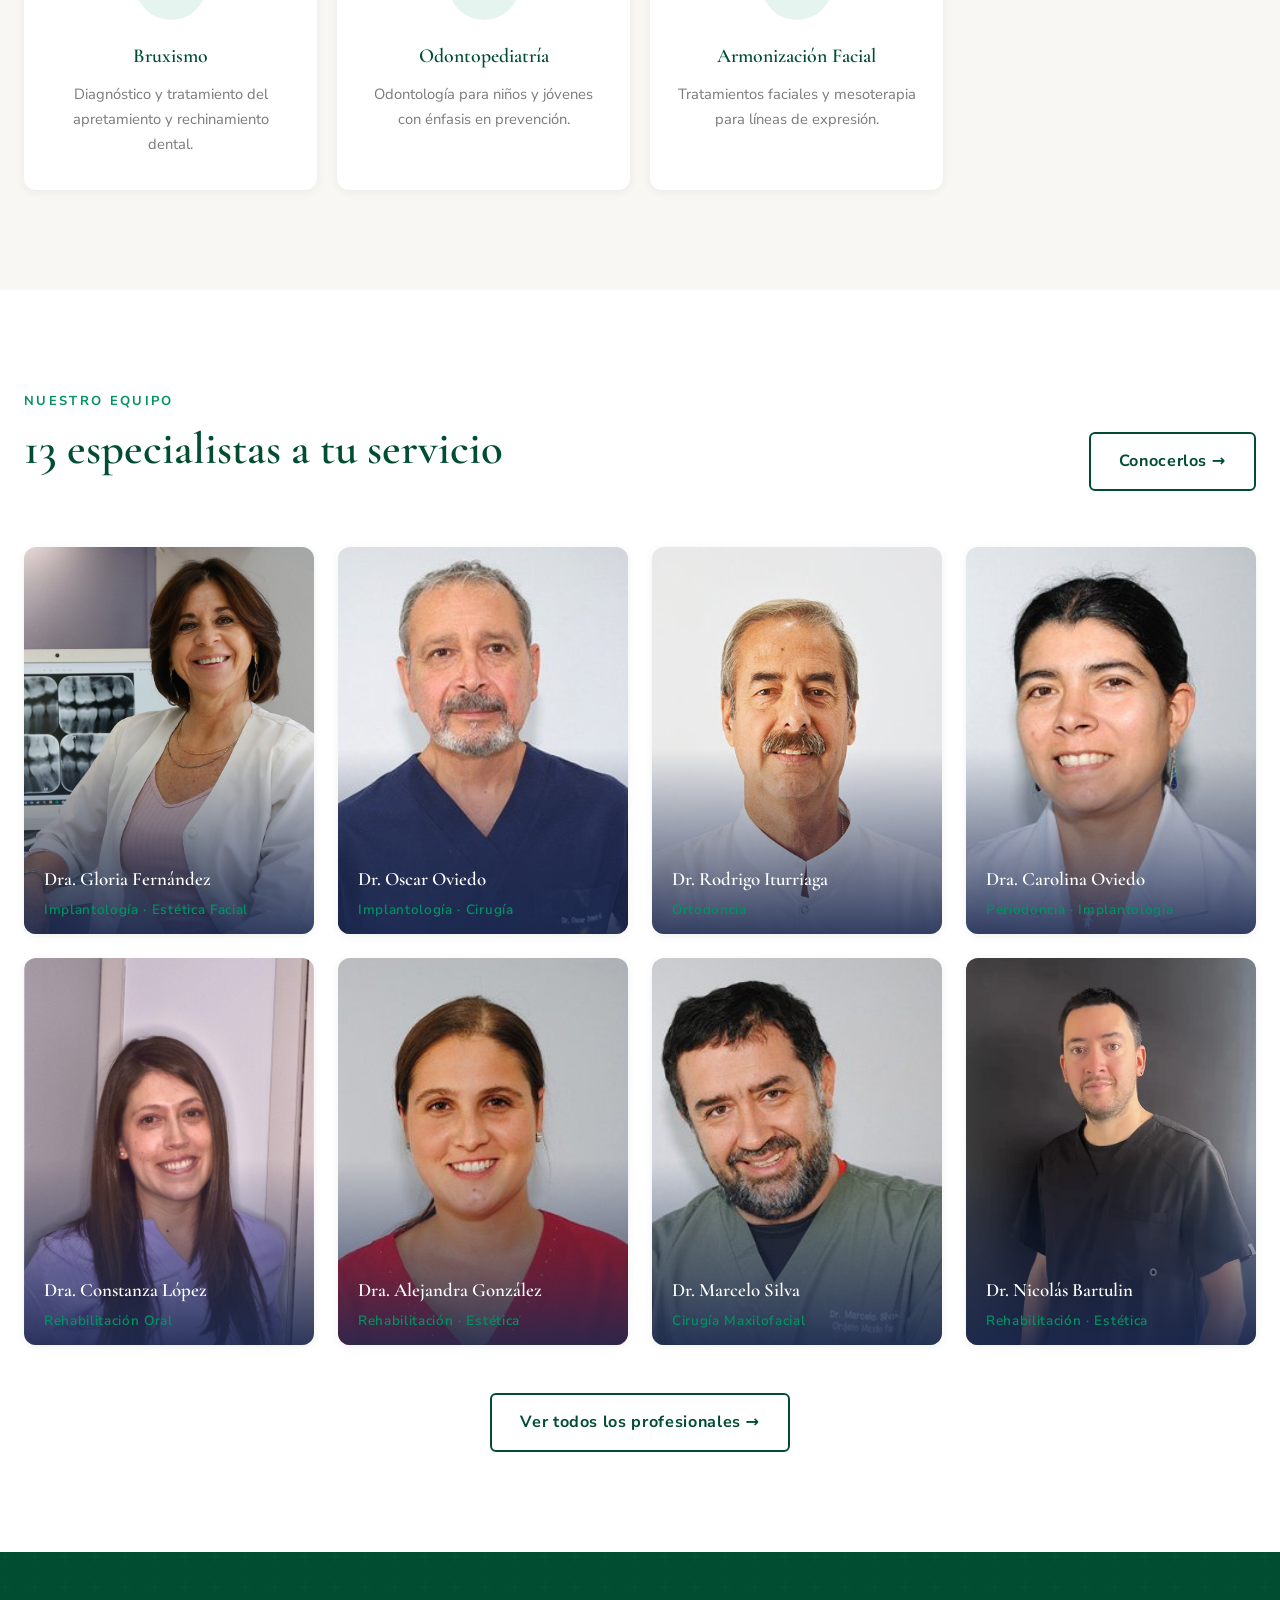
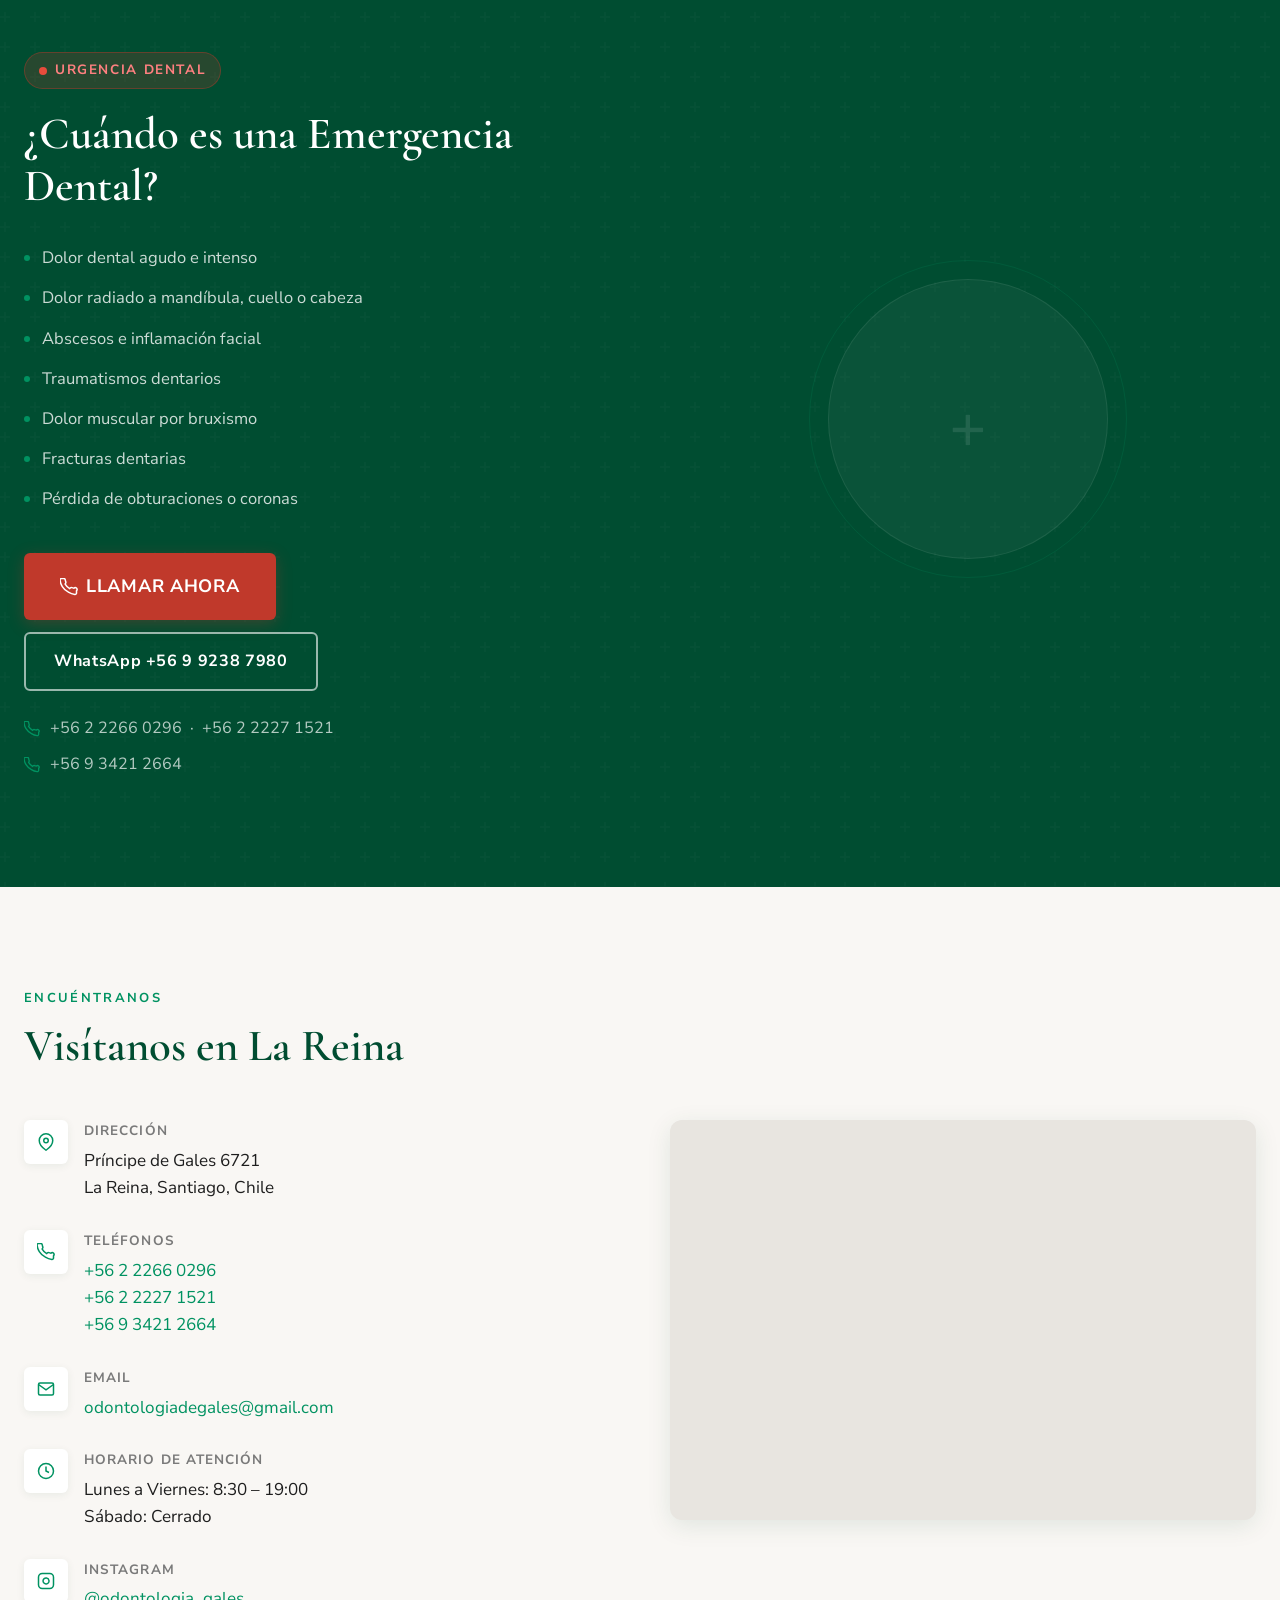
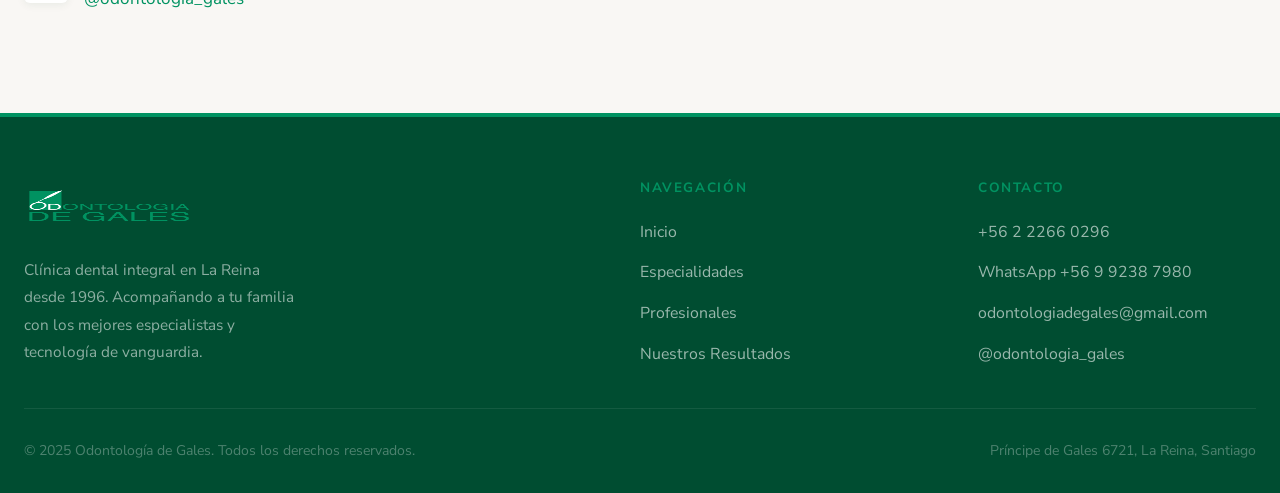
==== commit d3d093a9: "Optimize images to improve loading times" ====
--- a/index.html
+++ b/index.html
@@ -286,7 +286,7 @@
         </div>
       </div>
       <div class="team-card reveal">
-        <img src="assets/equipo/Constanza López Álvarez.png" alt="Dra. Constanza López" loading="lazy">
+        <img src="assets/equipo/Constanza López Álvarez.jpg" alt="Dra. Constanza López" loading="lazy">
         <div class="team-card-overlay">
           <div class="team-card-name">Dra. Constanza López</div>
           <div class="team-card-spec">Rehabilitación Oral</div>
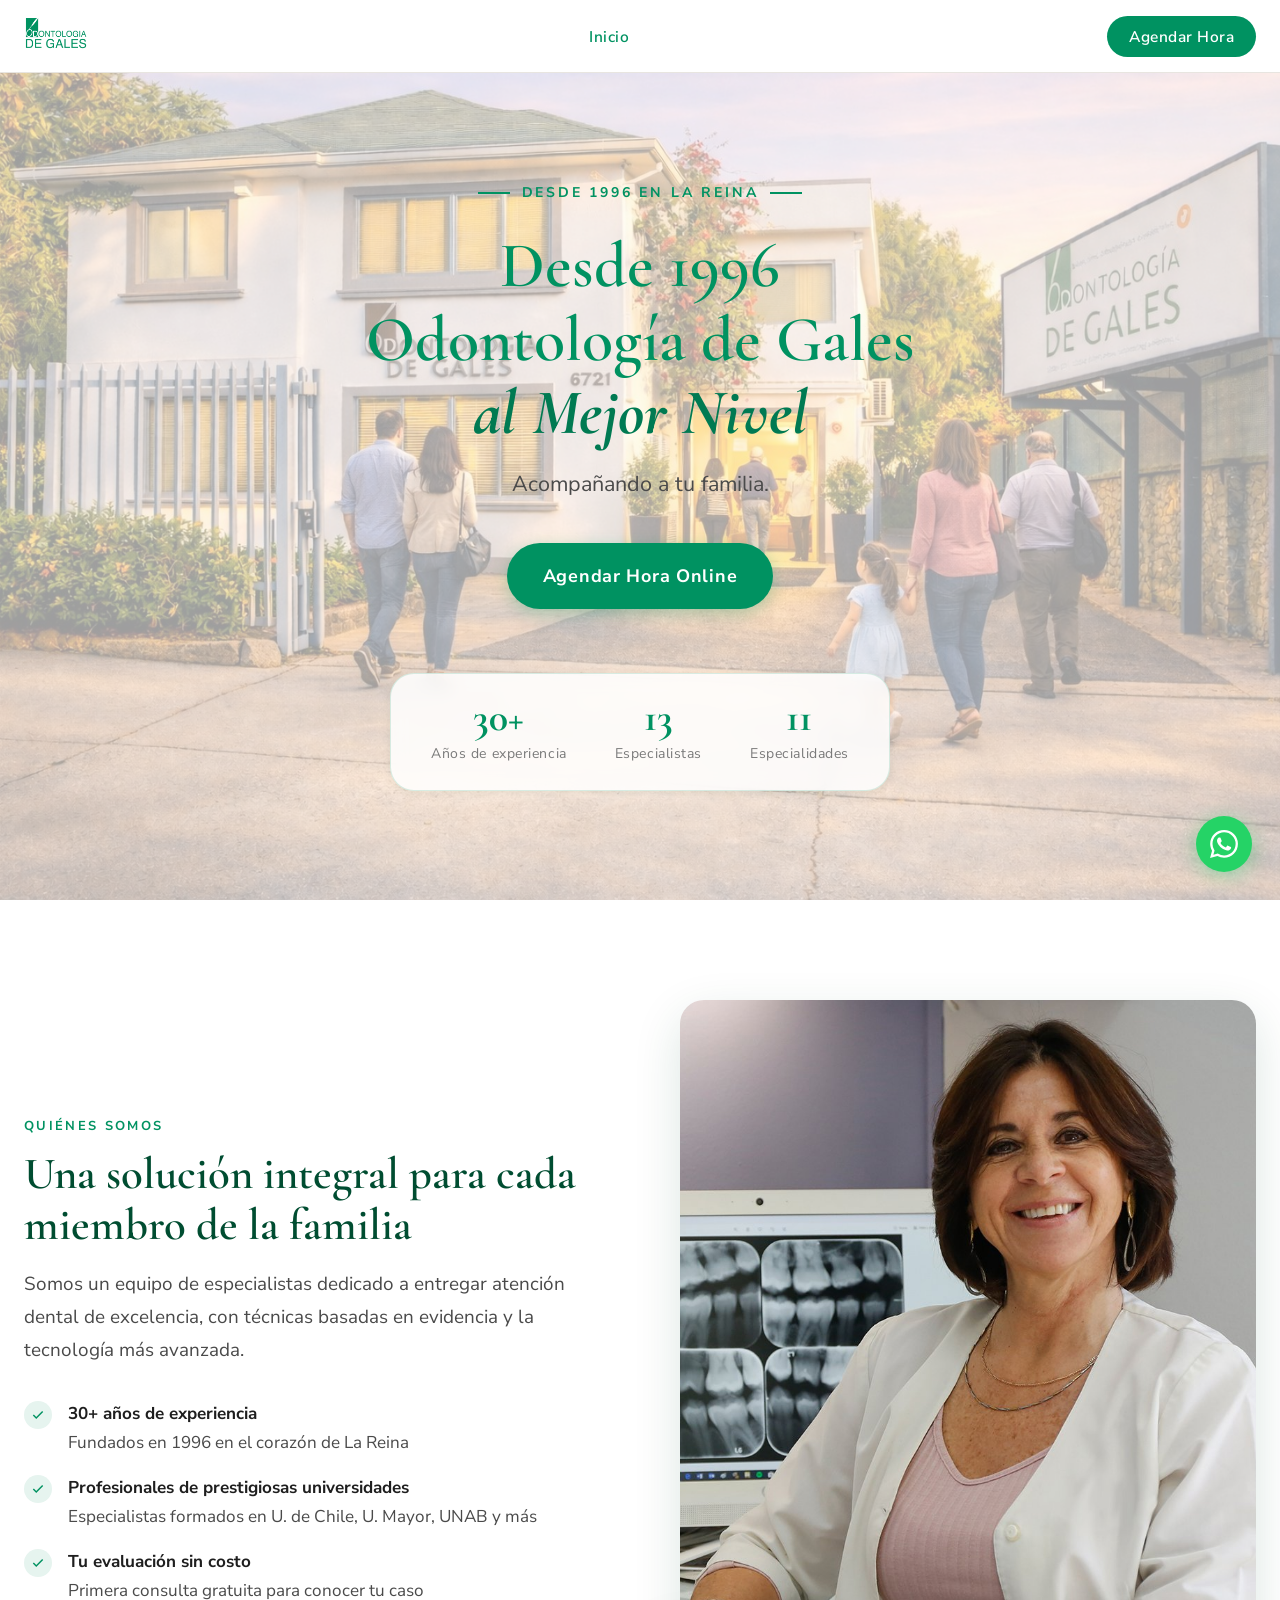
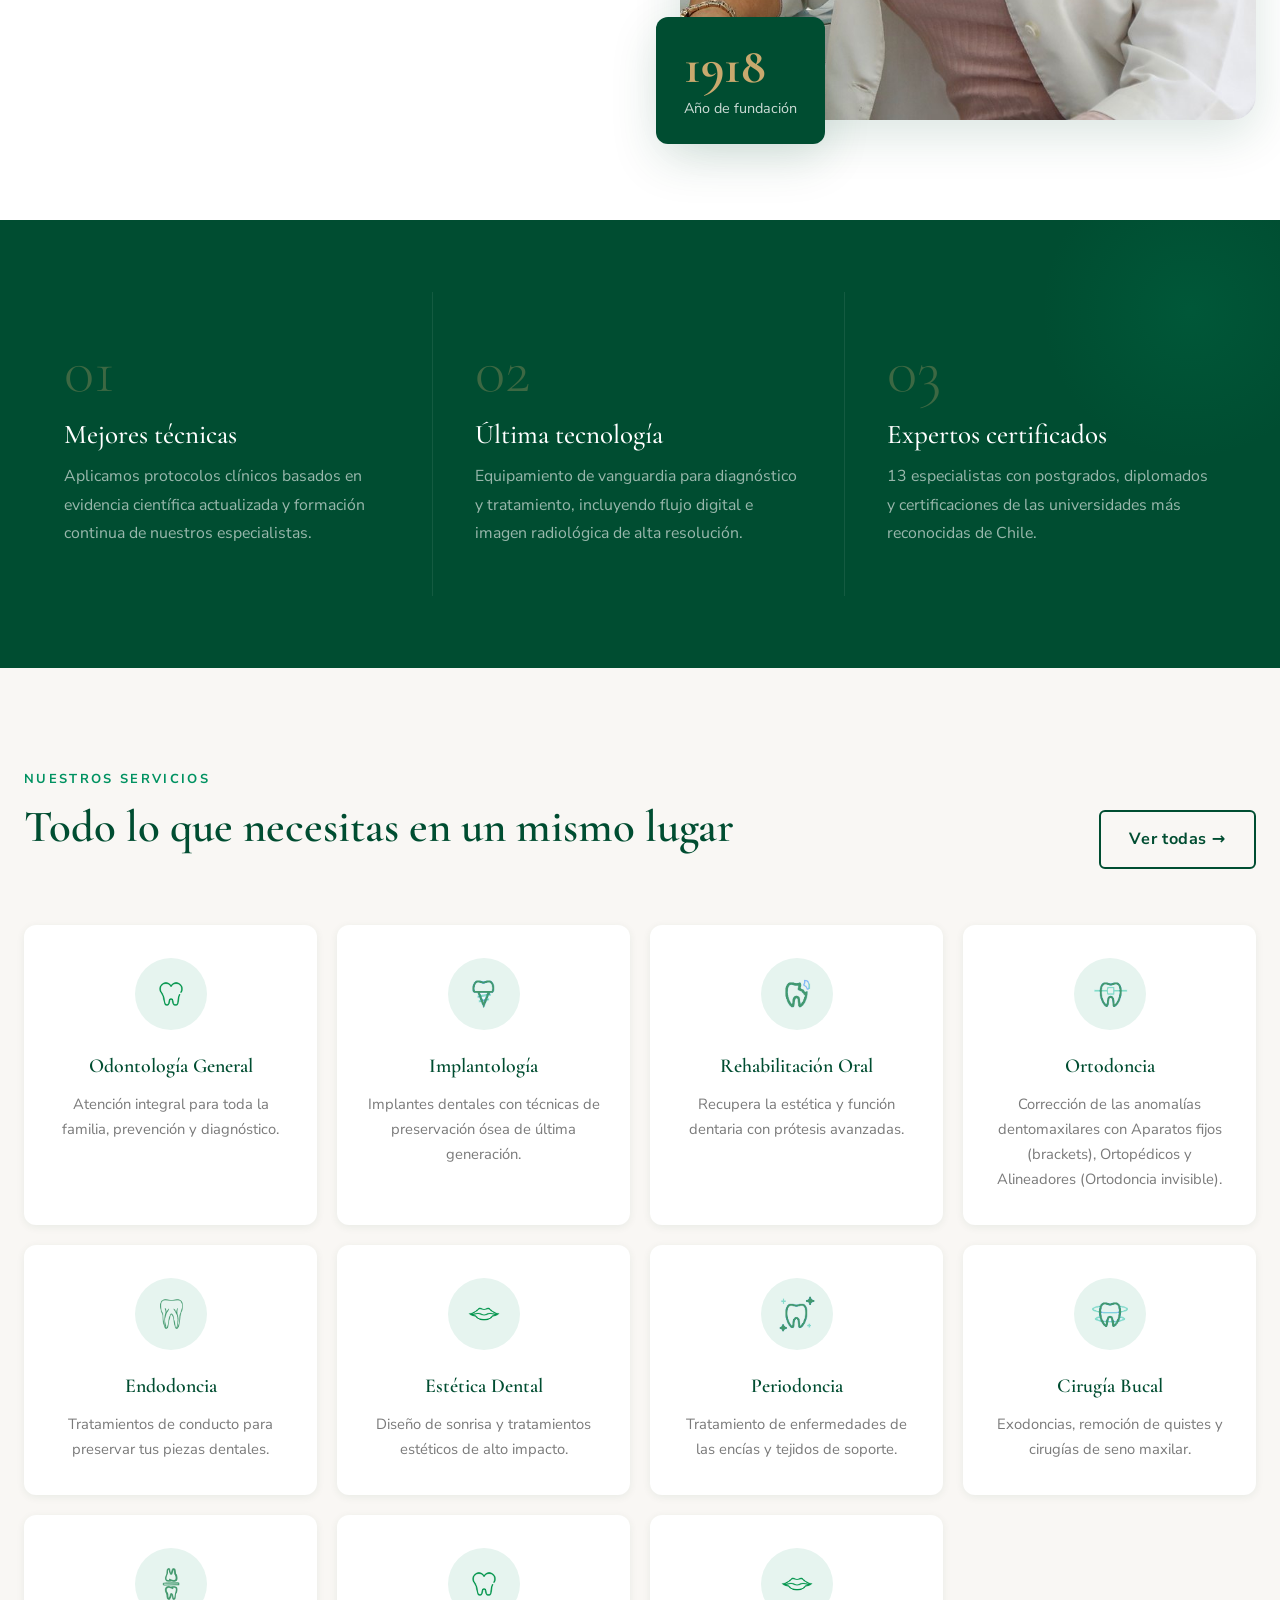
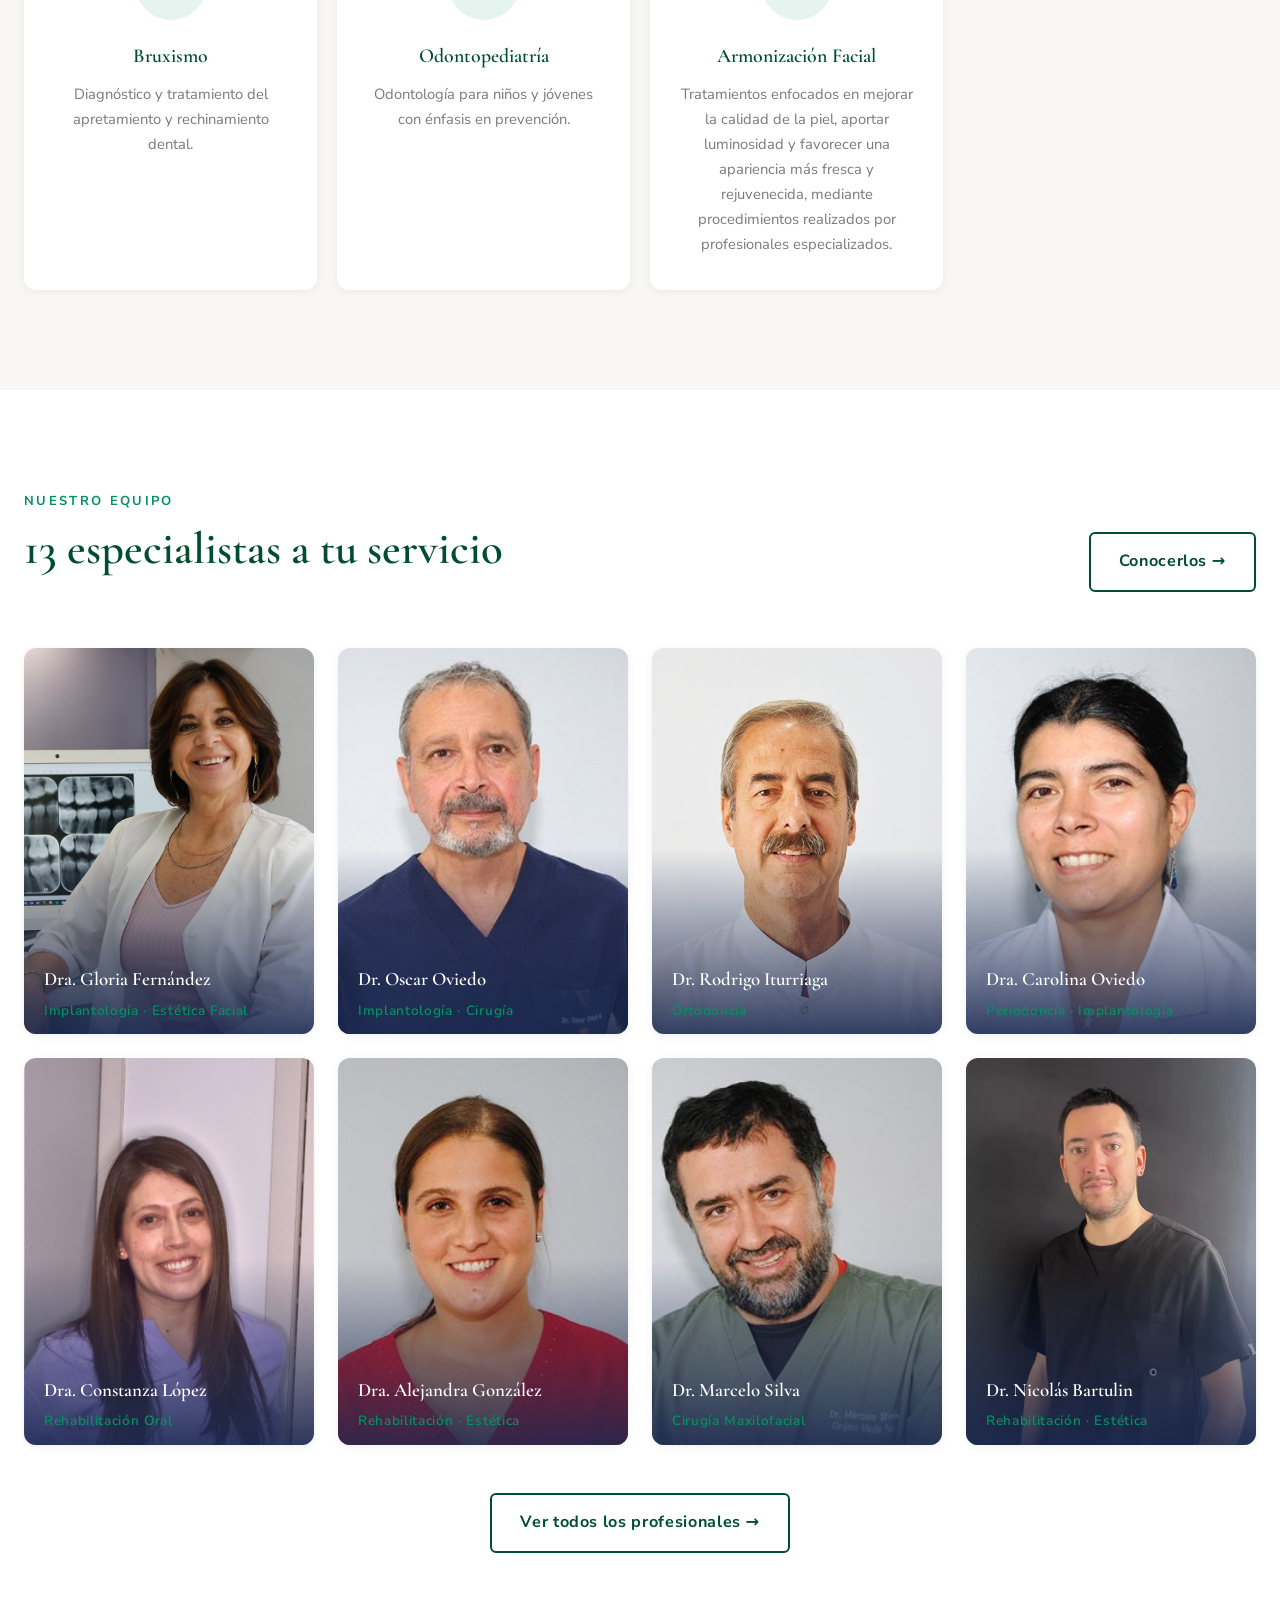
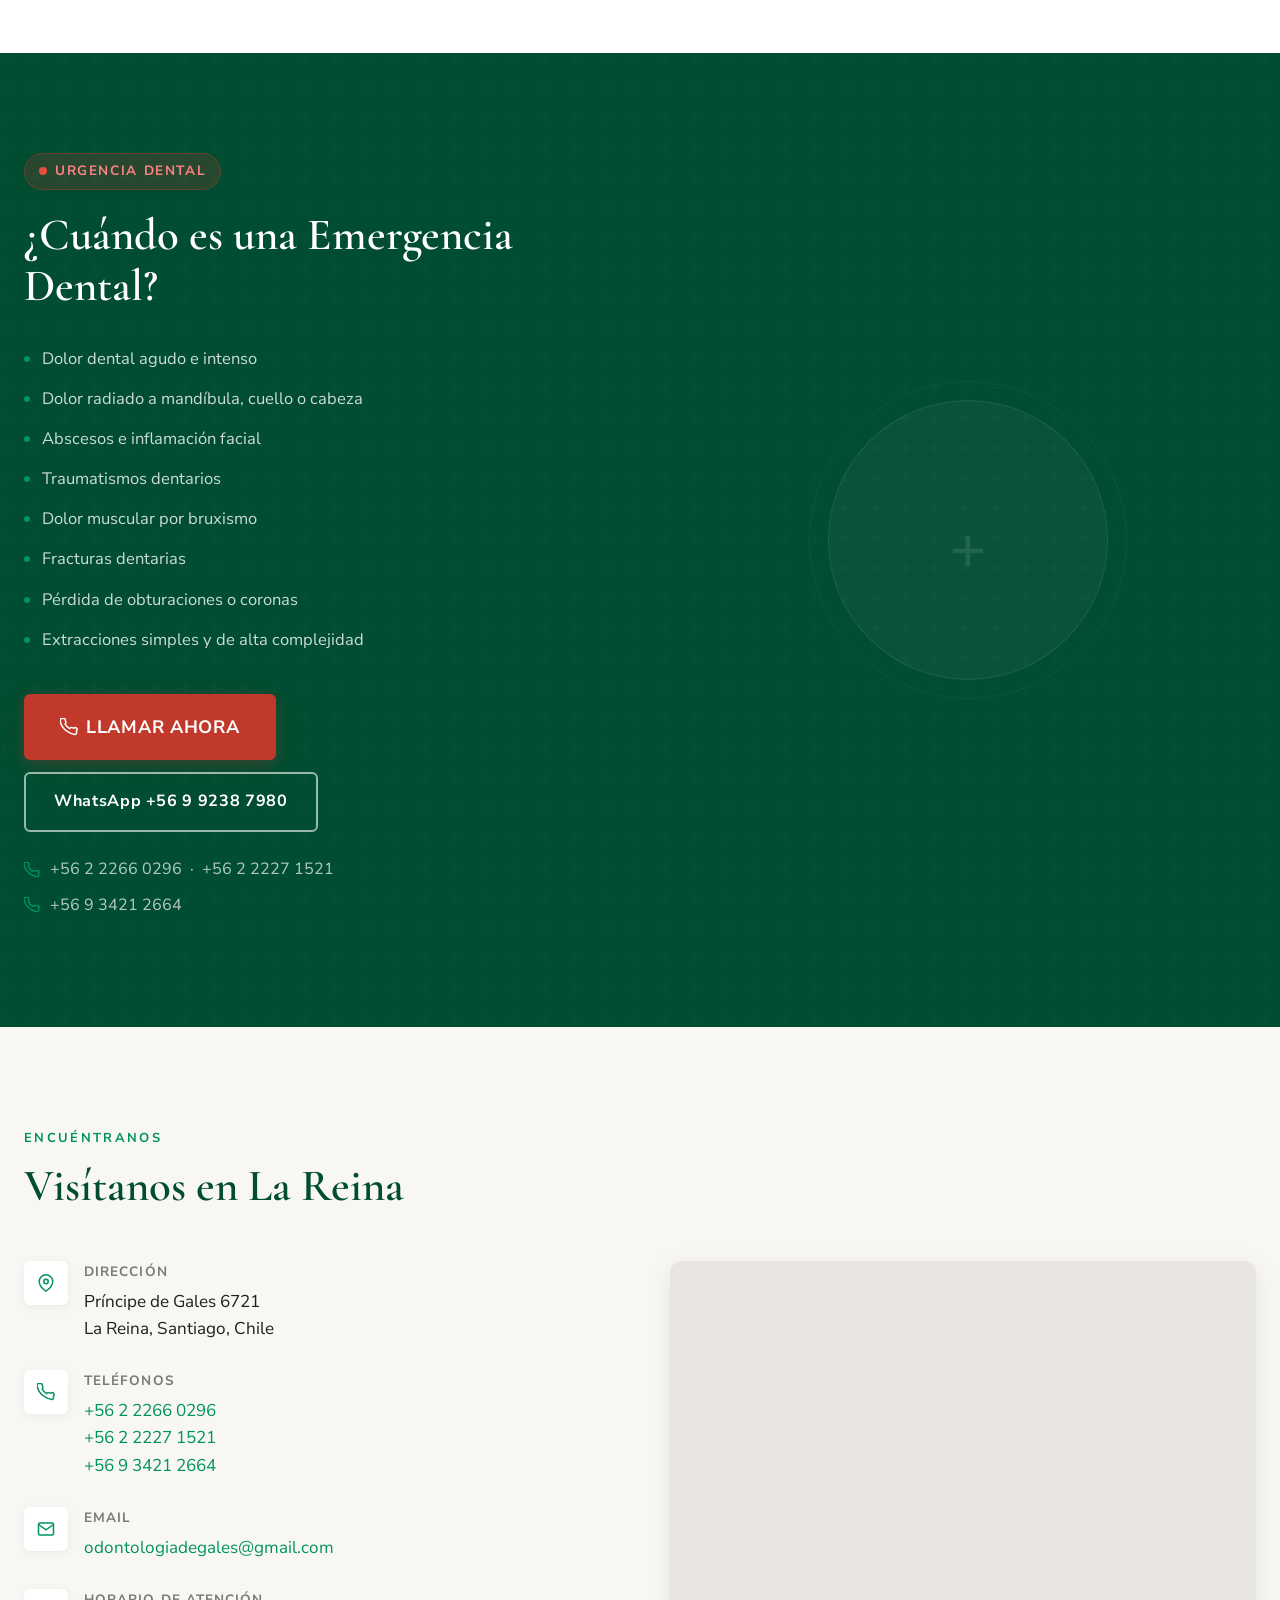
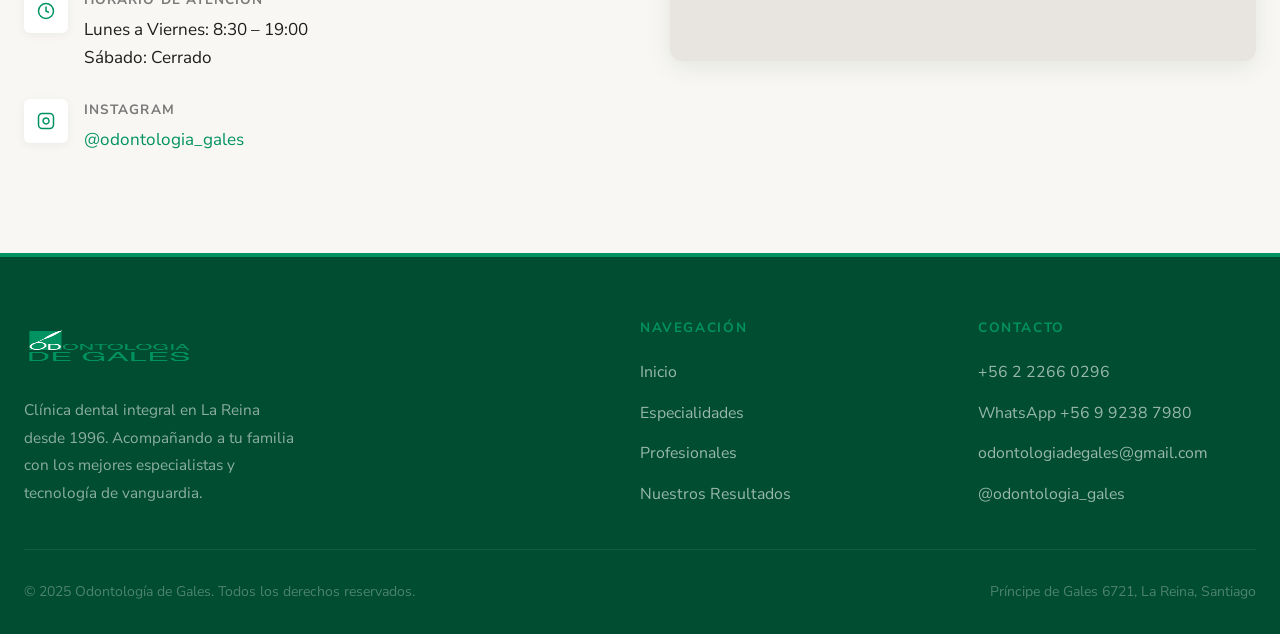
==== commit cd3881d8: "Update specialty descriptions and online agenda link" ====
--- a/index.html
+++ b/index.html
@@ -58,7 +58,7 @@
         <li><a href="especialidades.html">Especialidades</a></li>
         <li><a href="profesionales.html">Profesionales</a></li>
         <li><a href="resultados.html">Nuestros Resultados</a></li>
-        <li><a href="https://wa.me/56992387980" target="_blank" rel="noopener" class="nav-cta">Agendar Hora</a></li>
+        <li><a href="https://d2f3c803a9398eba5e2dc13bef506157a404a69f.agenda.softwaredentalink.com/agenda?modalidad=1" target="_blank" rel="noopener" class="nav-cta">Agendar Hora</a></li>
       </ul>
       <button class="nav-hamburger" aria-label="Abrir menú">
         <span></span><span></span><span></span>
@@ -81,7 +81,7 @@
     <h1>Desde 1996<br>Odontología de Gales<br><em>al Mejor Nivel</em></h1>
     <p class="hero-sub">Acompañando a tu familia.</p>
     <div class="hero-actions">
-      <a href="https://wa.me/56992387980" target="_blank" rel="noopener" class="btn btn-primary btn-lg">
+      <a href="https://d2f3c803a9398eba5e2dc13bef506157a404a69f.agenda.softwaredentalink.com/agenda?modalidad=1" target="_blank" rel="noopener" class="btn btn-primary btn-lg">
         Agendar Hora Online
       </a>
     </div>
@@ -240,7 +240,7 @@
       <div class="esp-card reveal reveal-delay-2">
         <div class="esp-icon"><img src="assets/iconos-color/Estetica-Facial-1.png" alt=""></div>
         <div class="esp-name">Armonización Facial</div>
-        <p class="esp-desc">Tratamientos faciales y mesoterapia para líneas de expresión.</p>
+        <p class="esp-desc">Tratamientos enfocados en mejorar la calidad de la piel, aportar luminosidad y favorecer una apariencia más fresca y rejuvenecida, mediante procedimientos realizados por profesionales especializados.</p>
       </div>
     </div>
   </div>
@@ -335,6 +335,7 @@
           <li class="urgencias-item">Dolor muscular por bruxismo</li>
           <li class="urgencias-item">Fracturas dentarias</li>
           <li class="urgencias-item">Pérdida de obturaciones o coronas</li>
+          <li class="urgencias-item">Extracciones simples y de alta complejidad</li>
         </ul>
         <div class="urgencias-actions">
           <a href="tel:+56992387980" class="btn btn-red btn-lg">
--- a/css/styles.css
+++ b/css/styles.css
@@ -174,7 +174,7 @@
   font-size: 0.86rem;
   font-weight: 600;
   letter-spacing: 0.03em;
-  color: var(--text);
+  color: var(--white);
   padding: 8px 14px;
   border-radius: var(--radius-sm);
   transition: var(--transition);
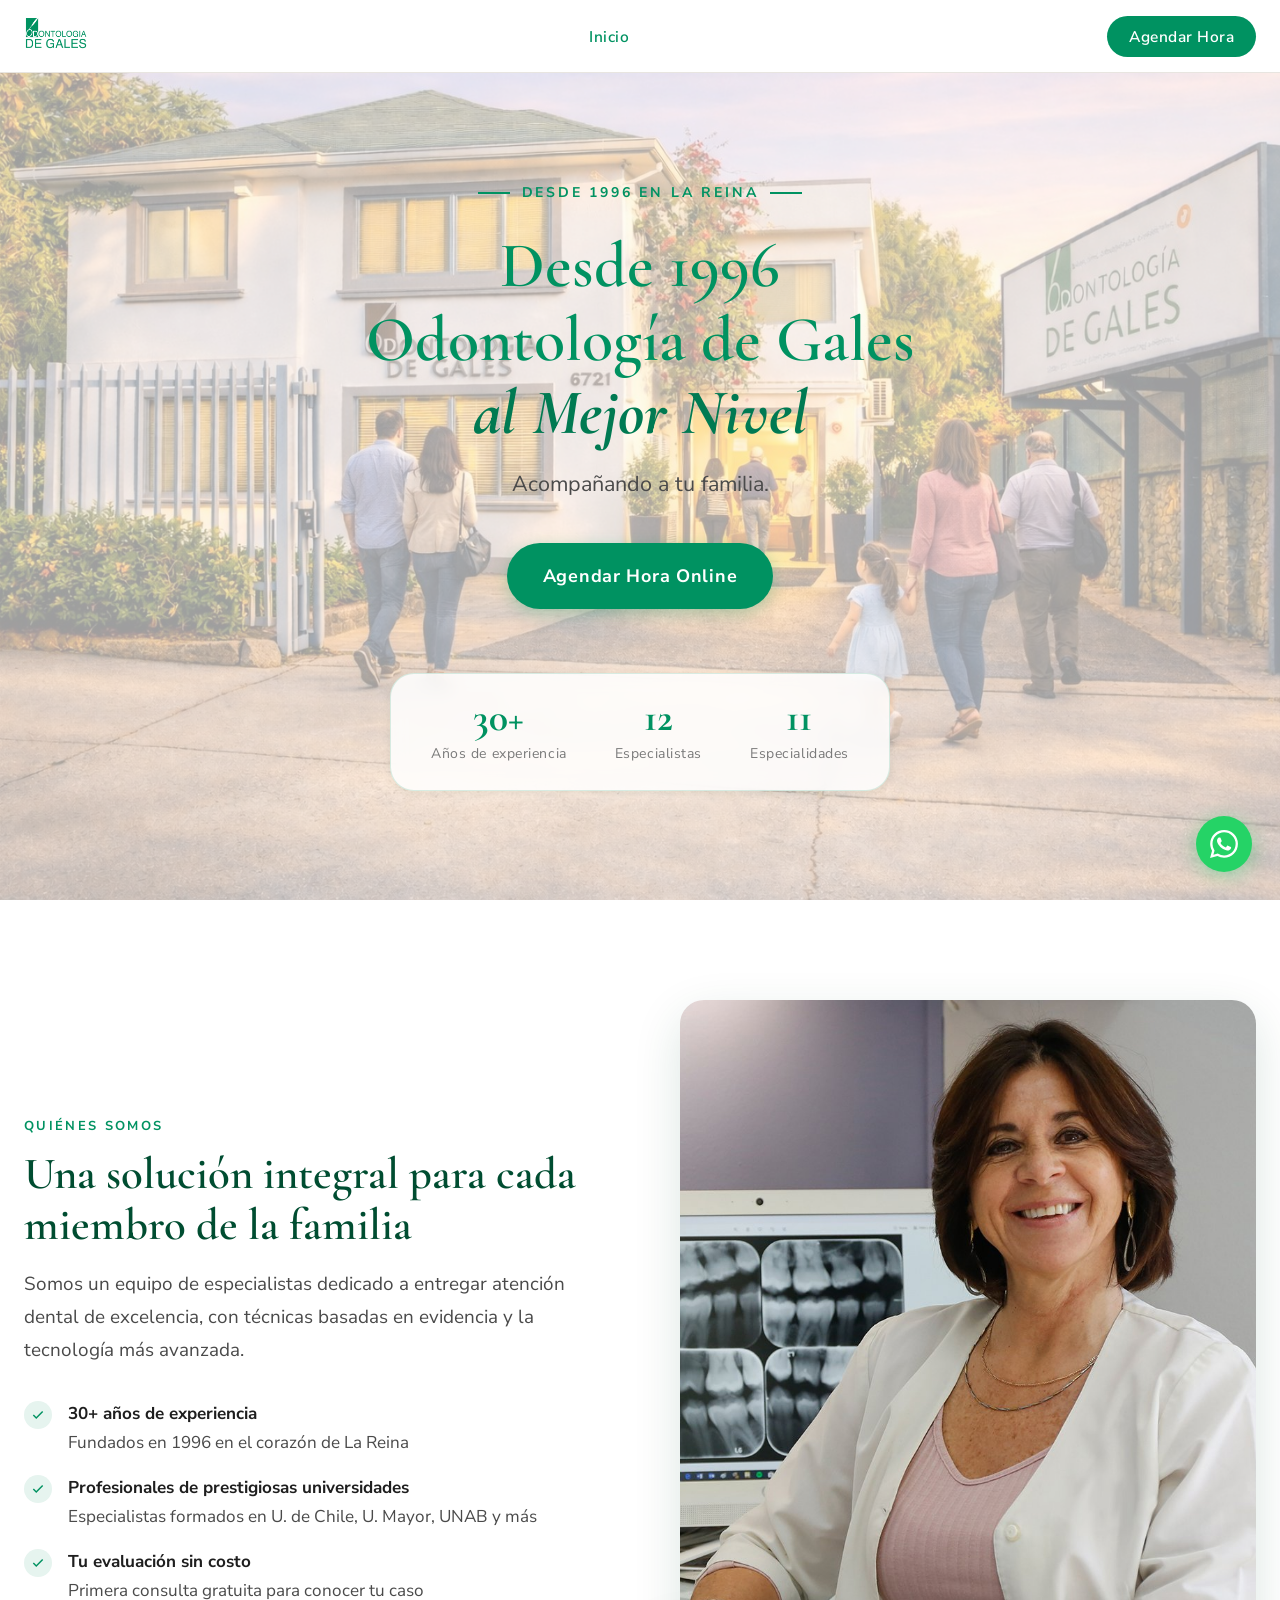
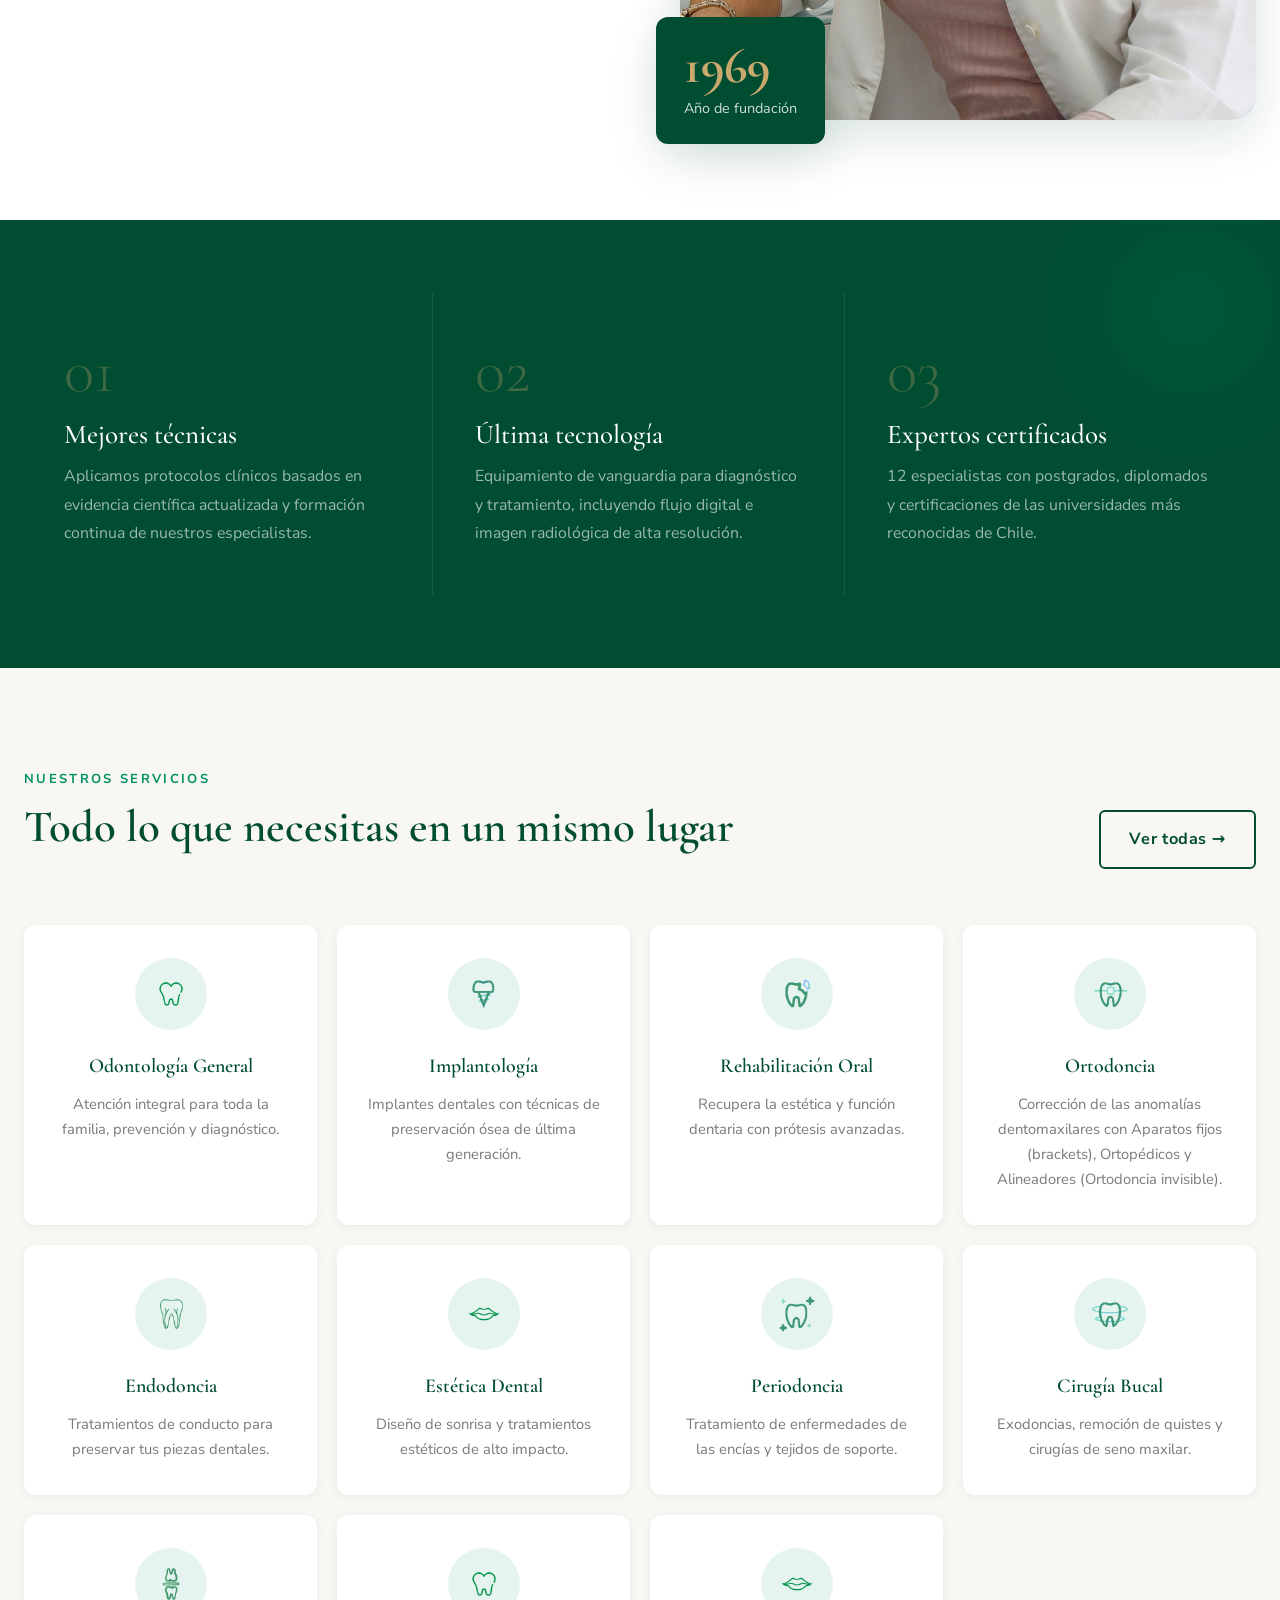
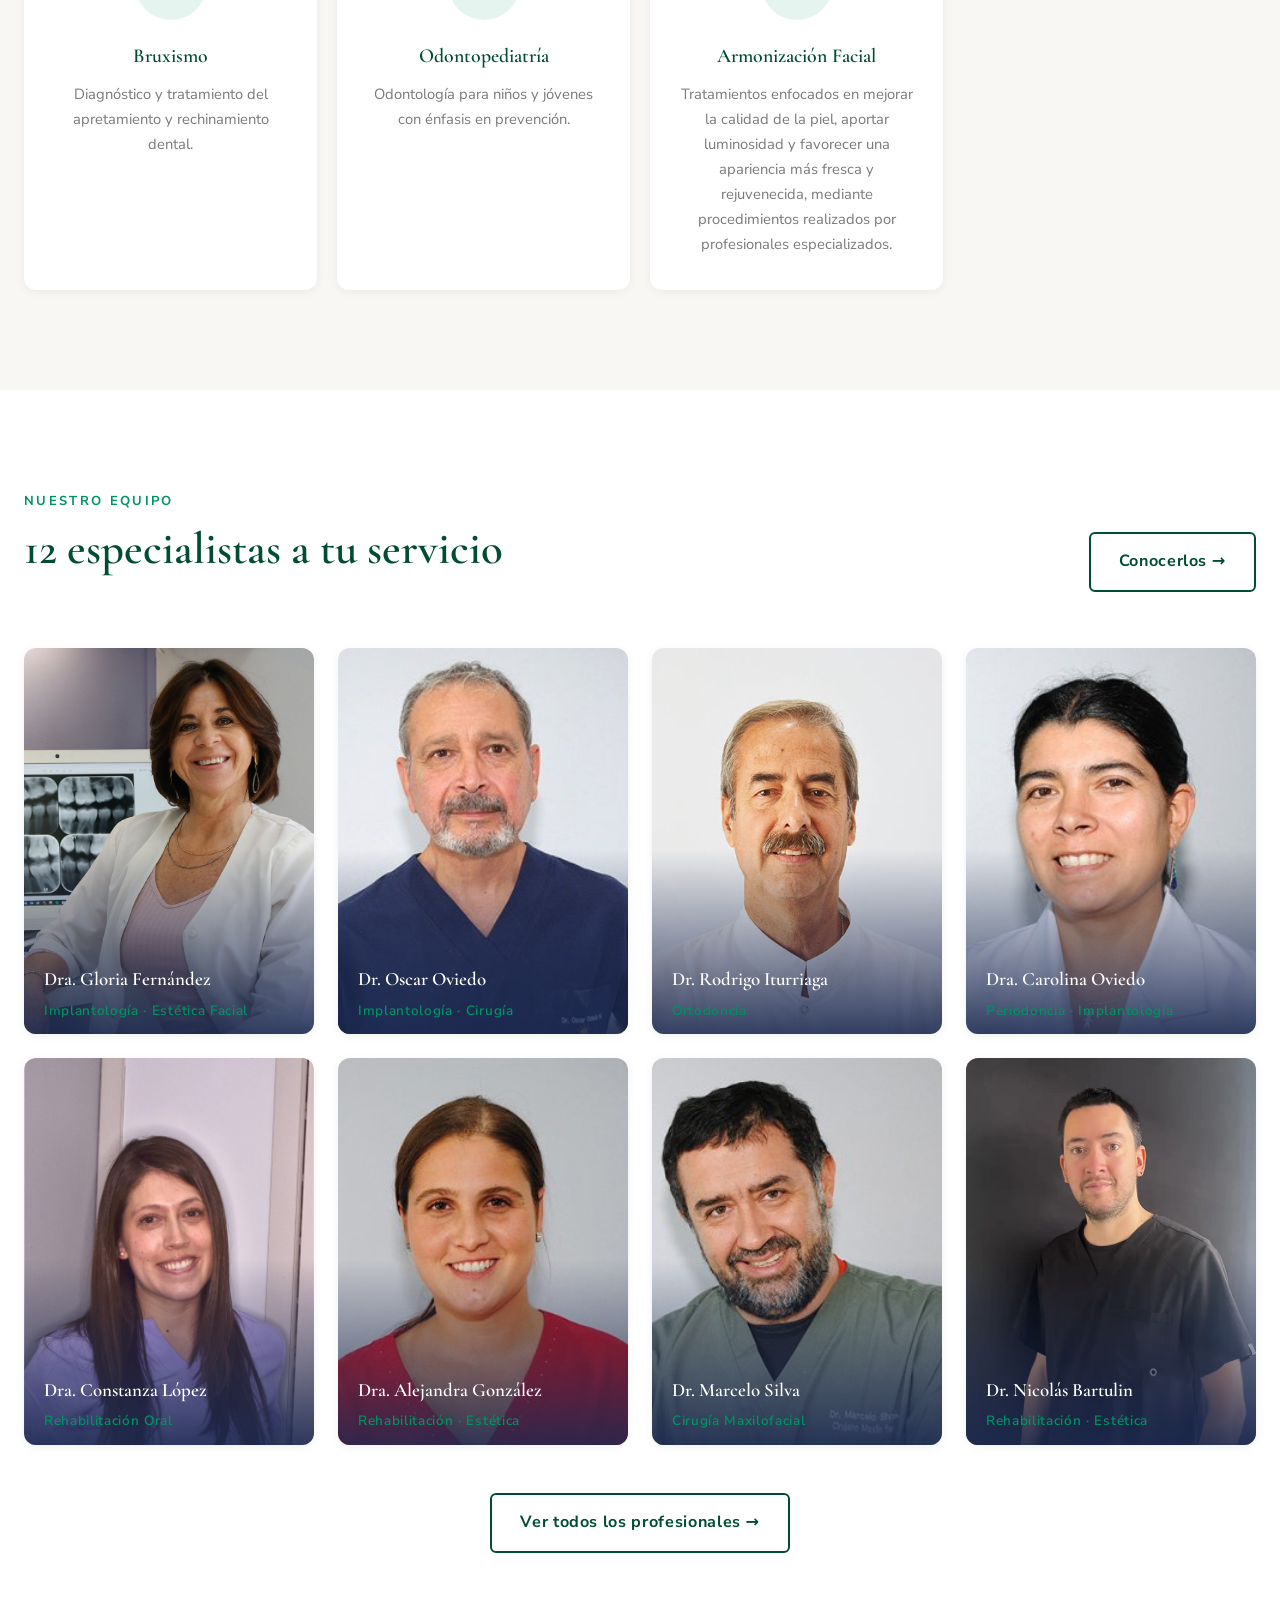
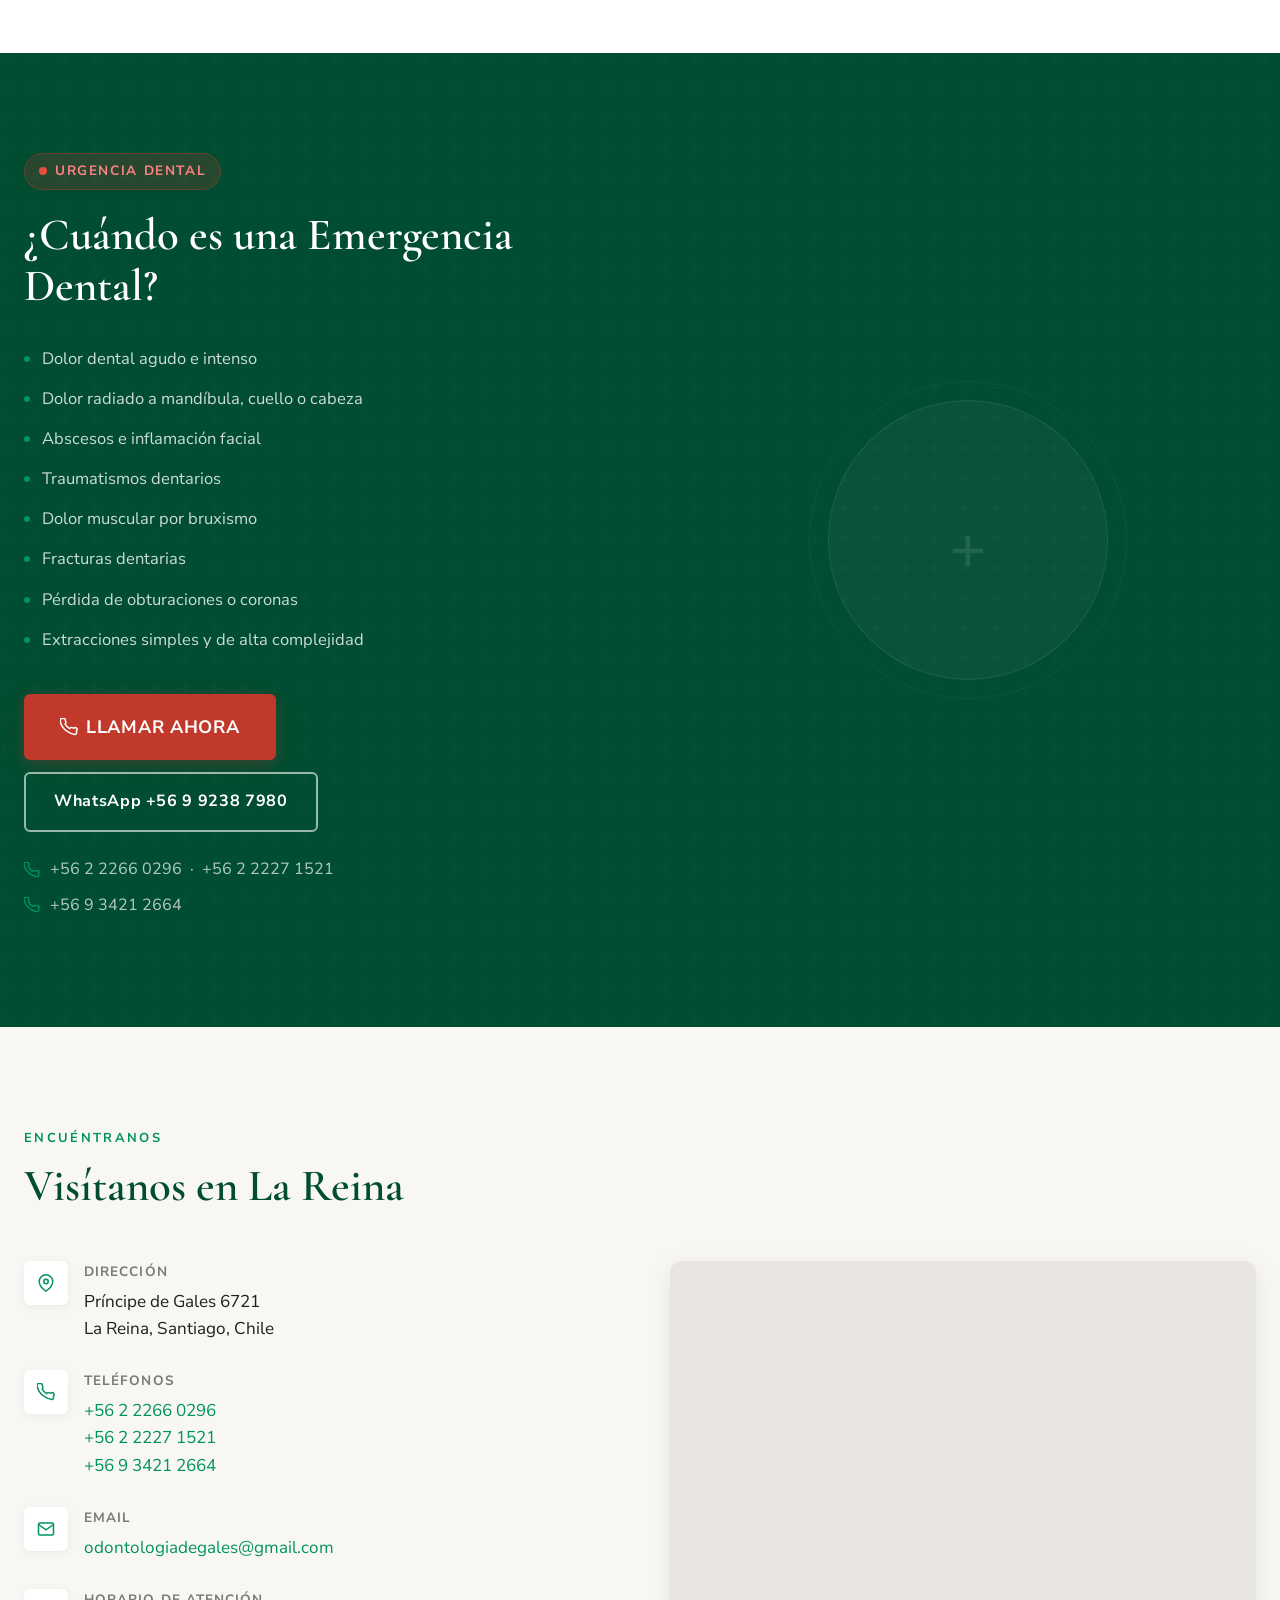
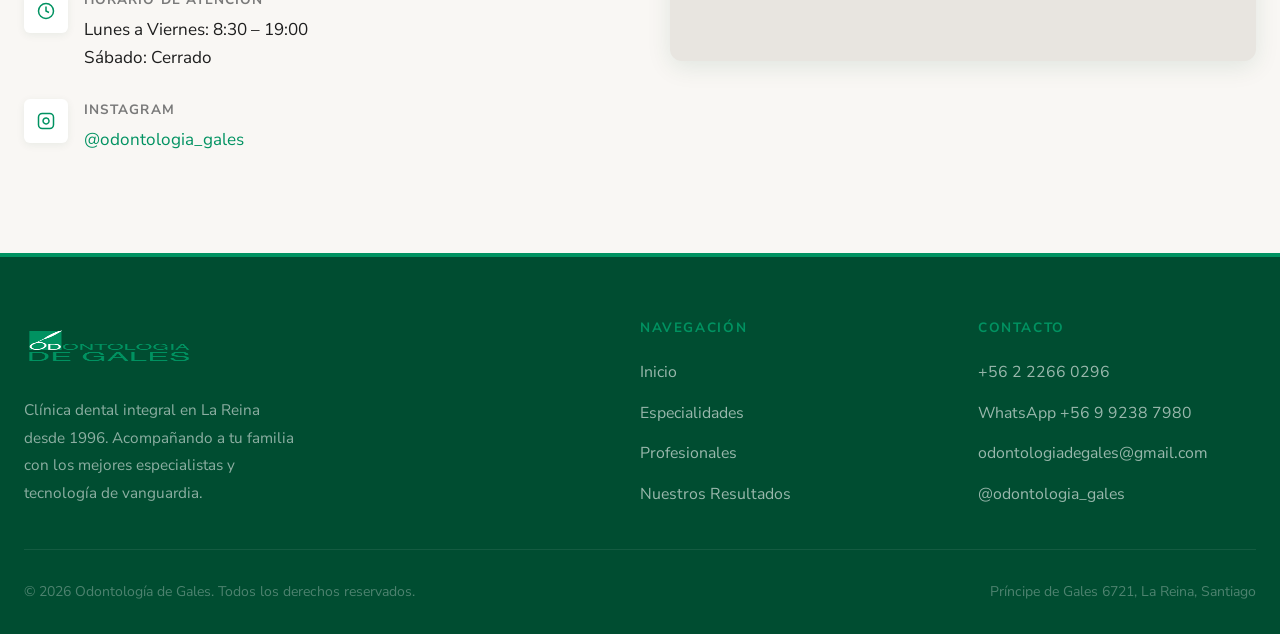
==== commit e460b9ad: "Eliminar profesionales del equipo, actualizar contadores a 12 y ano a 2026" ====
--- a/index.html
+++ b/index.html
@@ -91,7 +91,7 @@
         <div class="hero-stat-label">Años de experiencia</div>
       </div>
       <div>
-        <div class="hero-stat-num" data-target="13" data-suffix="">13</div>
+        <div class="hero-stat-num" data-target="12" data-suffix="">12</div>
         <div class="hero-stat-label">Especialistas</div>
       </div>
       <div>
@@ -170,7 +170,7 @@
       <div class="pilar reveal reveal-delay-3">
         <div class="pilar-num">03</div>
         <h3 class="pilar-title">Expertos certificados</h3>
-        <p class="pilar-text">13 especialistas con postgrados, diplomados y certificaciones de las universidades más reconocidas de Chile.</p>
+        <p class="pilar-text">12 especialistas con postgrados, diplomados y certificaciones de las universidades más reconocidas de Chile.</p>
       </div>
     </div>
   </div>
@@ -252,7 +252,7 @@
     <div class="section-header">
       <div>
         <span class="section-label reveal">Nuestro equipo</span>
-        <h2 class="section-title reveal reveal-delay-1" id="equipo-title">13 especialistas a tu servicio</h2>
+        <h2 class="section-title reveal reveal-delay-1" id="equipo-title">12 especialistas a tu servicio</h2>
       </div>
       <a href="profesionales.html" class="btn btn-outline reveal">Conocerlos →</a>
     </div>
@@ -464,7 +464,7 @@
       </div>
     </div>
     <div class="footer-bottom">
-      <span>© 2025 Odontología de Gales. Todos los derechos reservados.</span>
+      <span>© 2026 Odontología de Gales. Todos los derechos reservados.</span>
       <span>Príncipe de Gales 6721, La Reina, Santiago</span>
     </div>
   </div>
